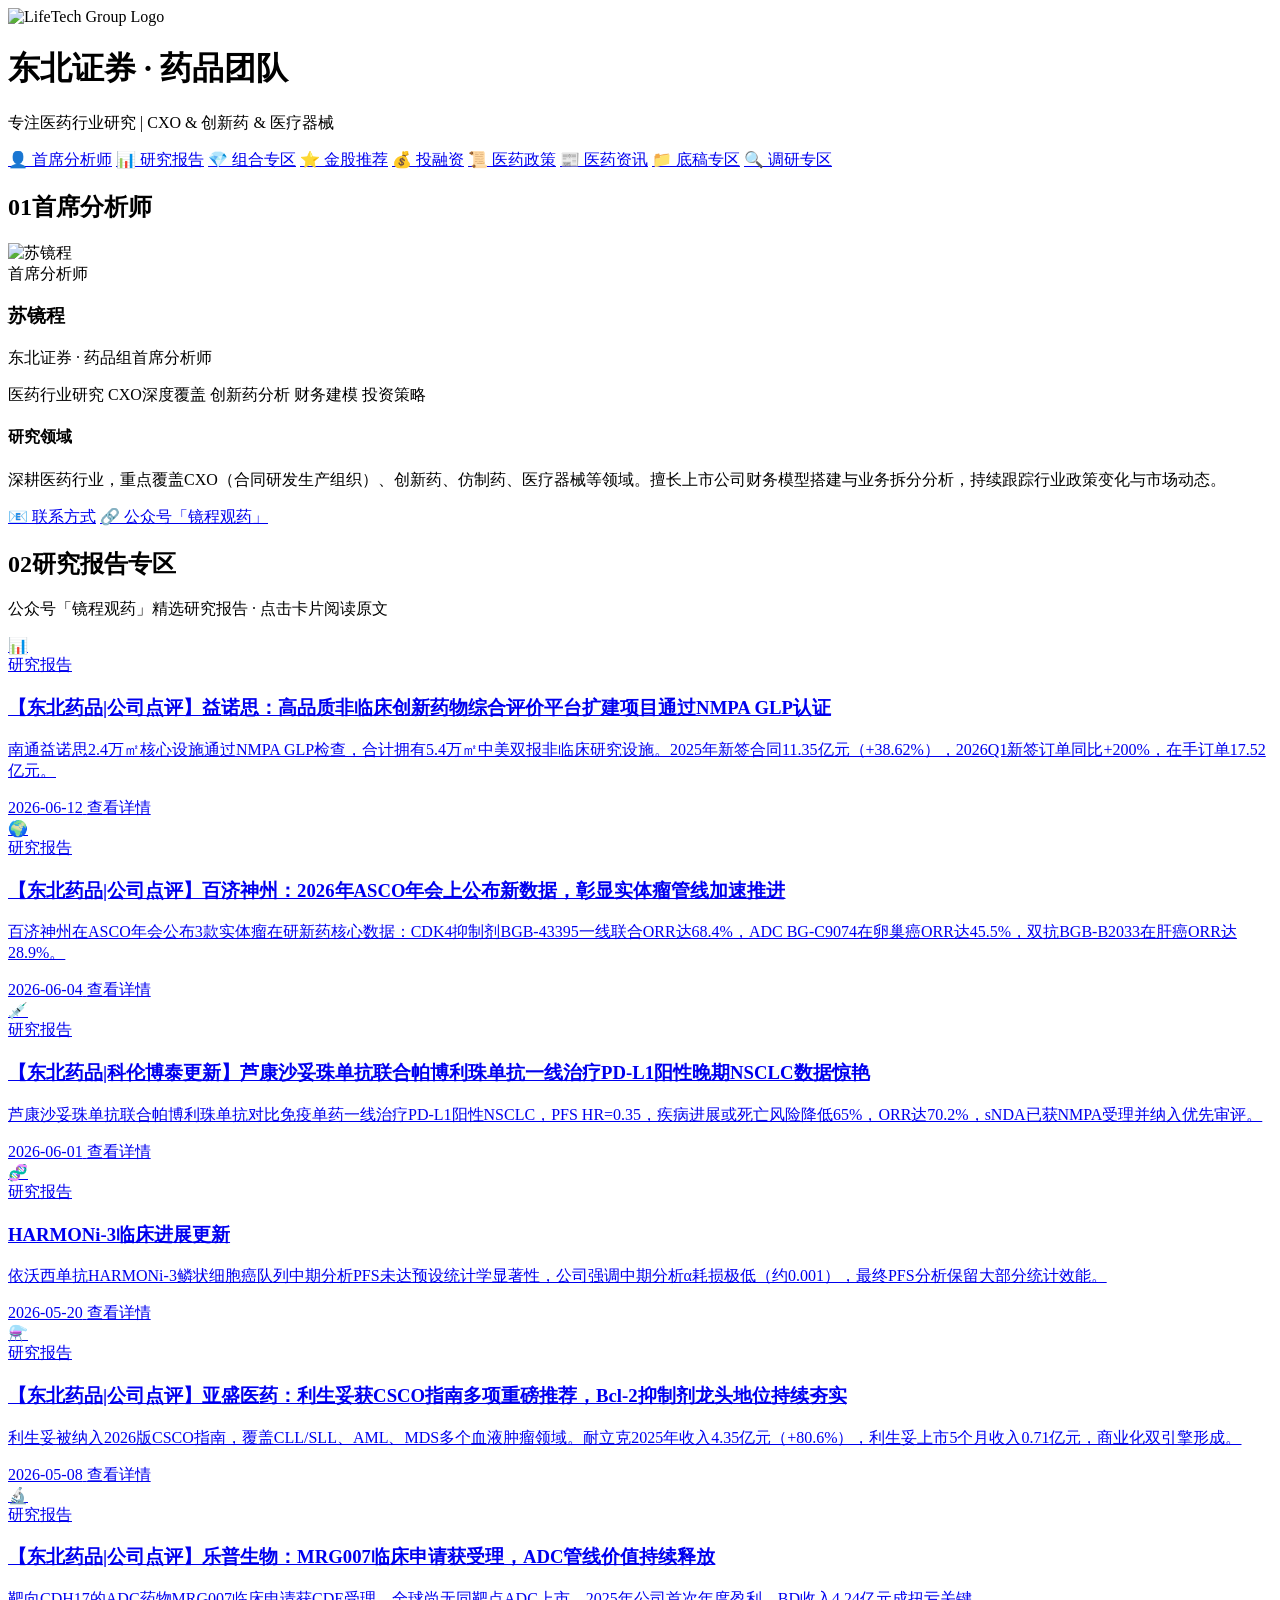
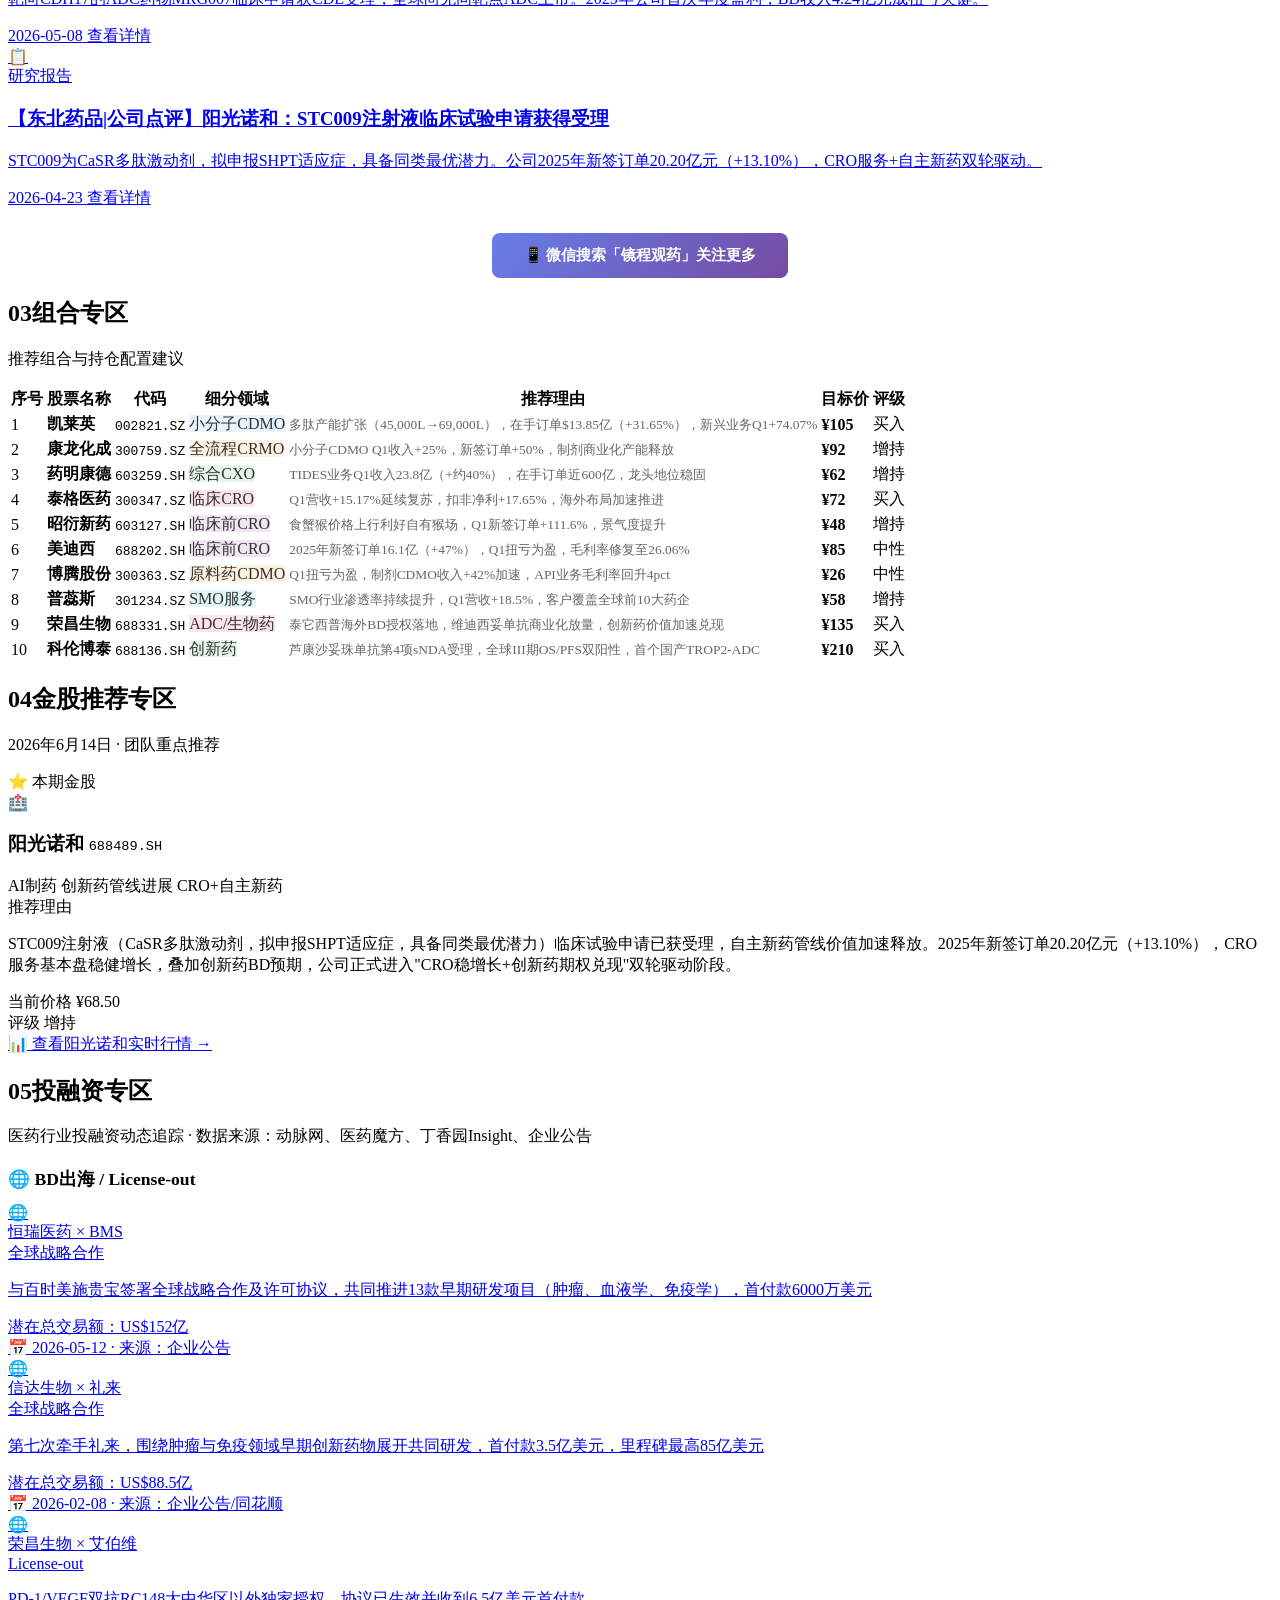
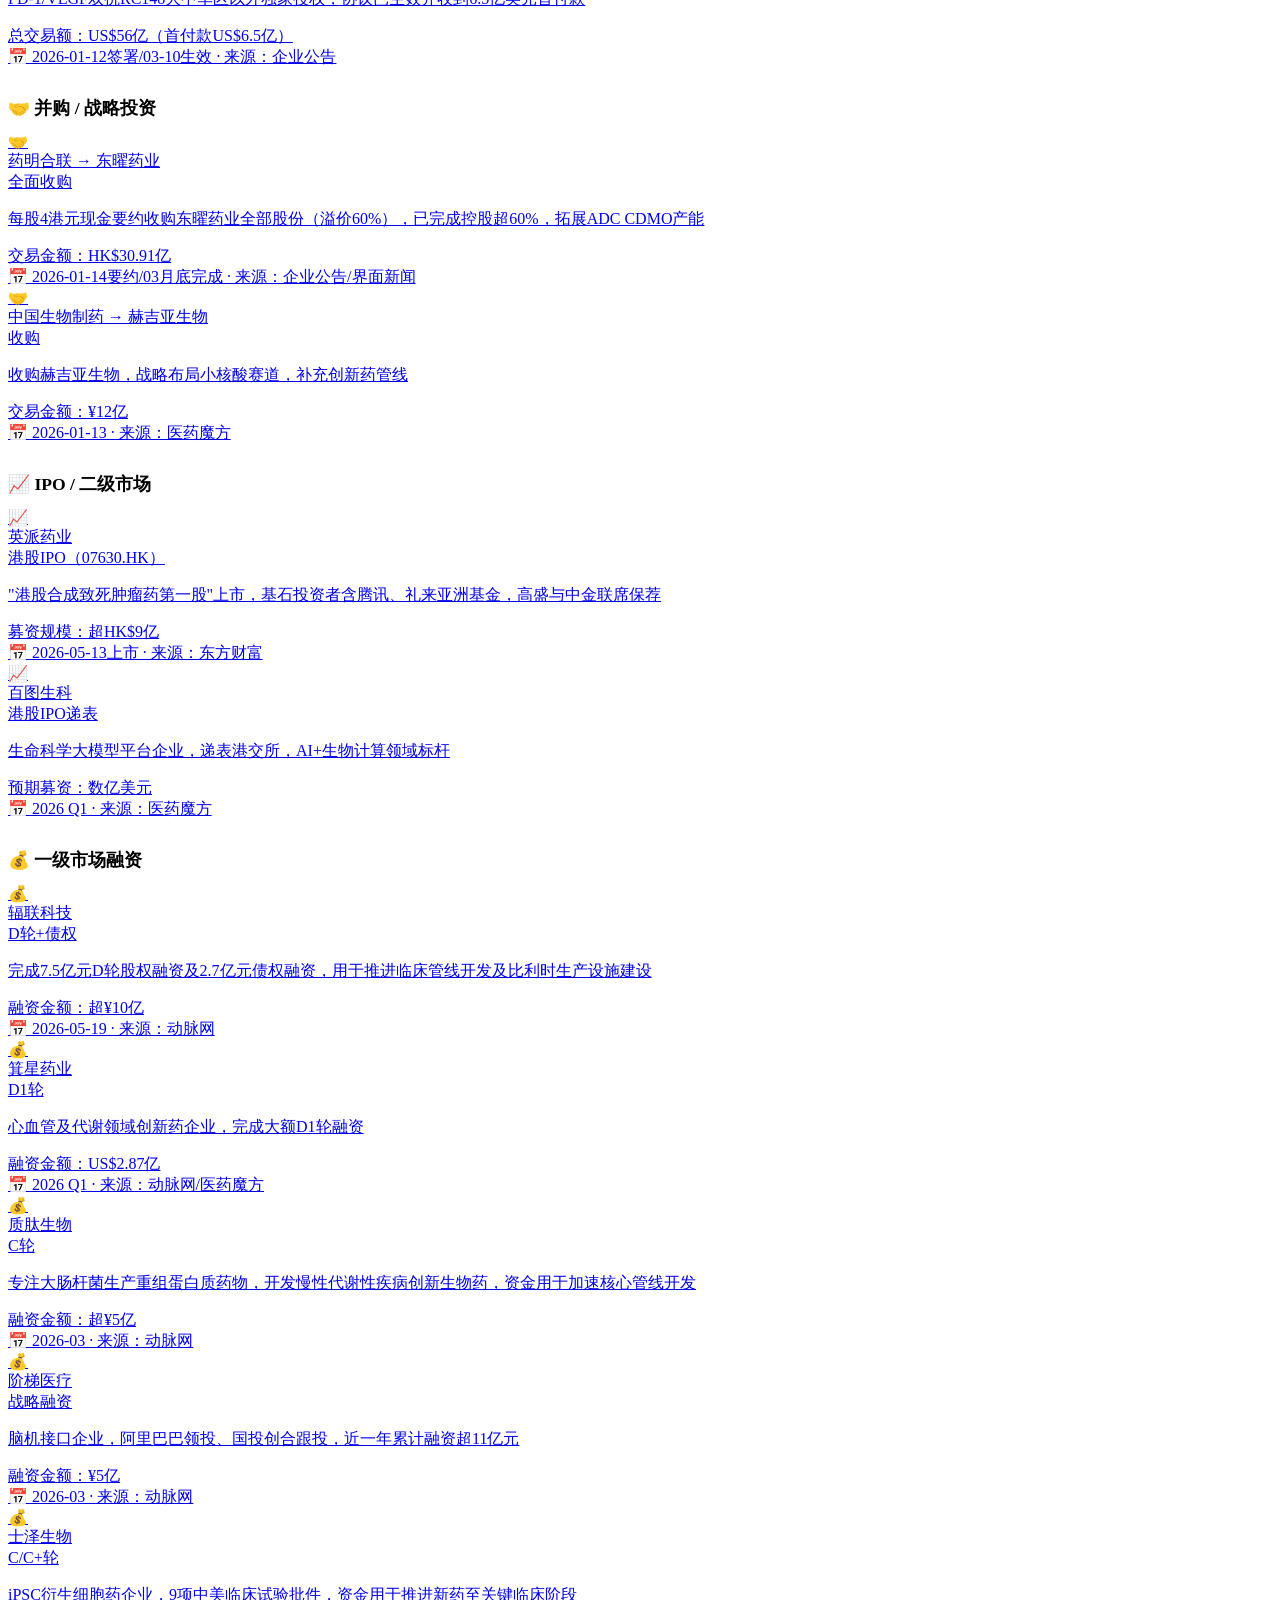
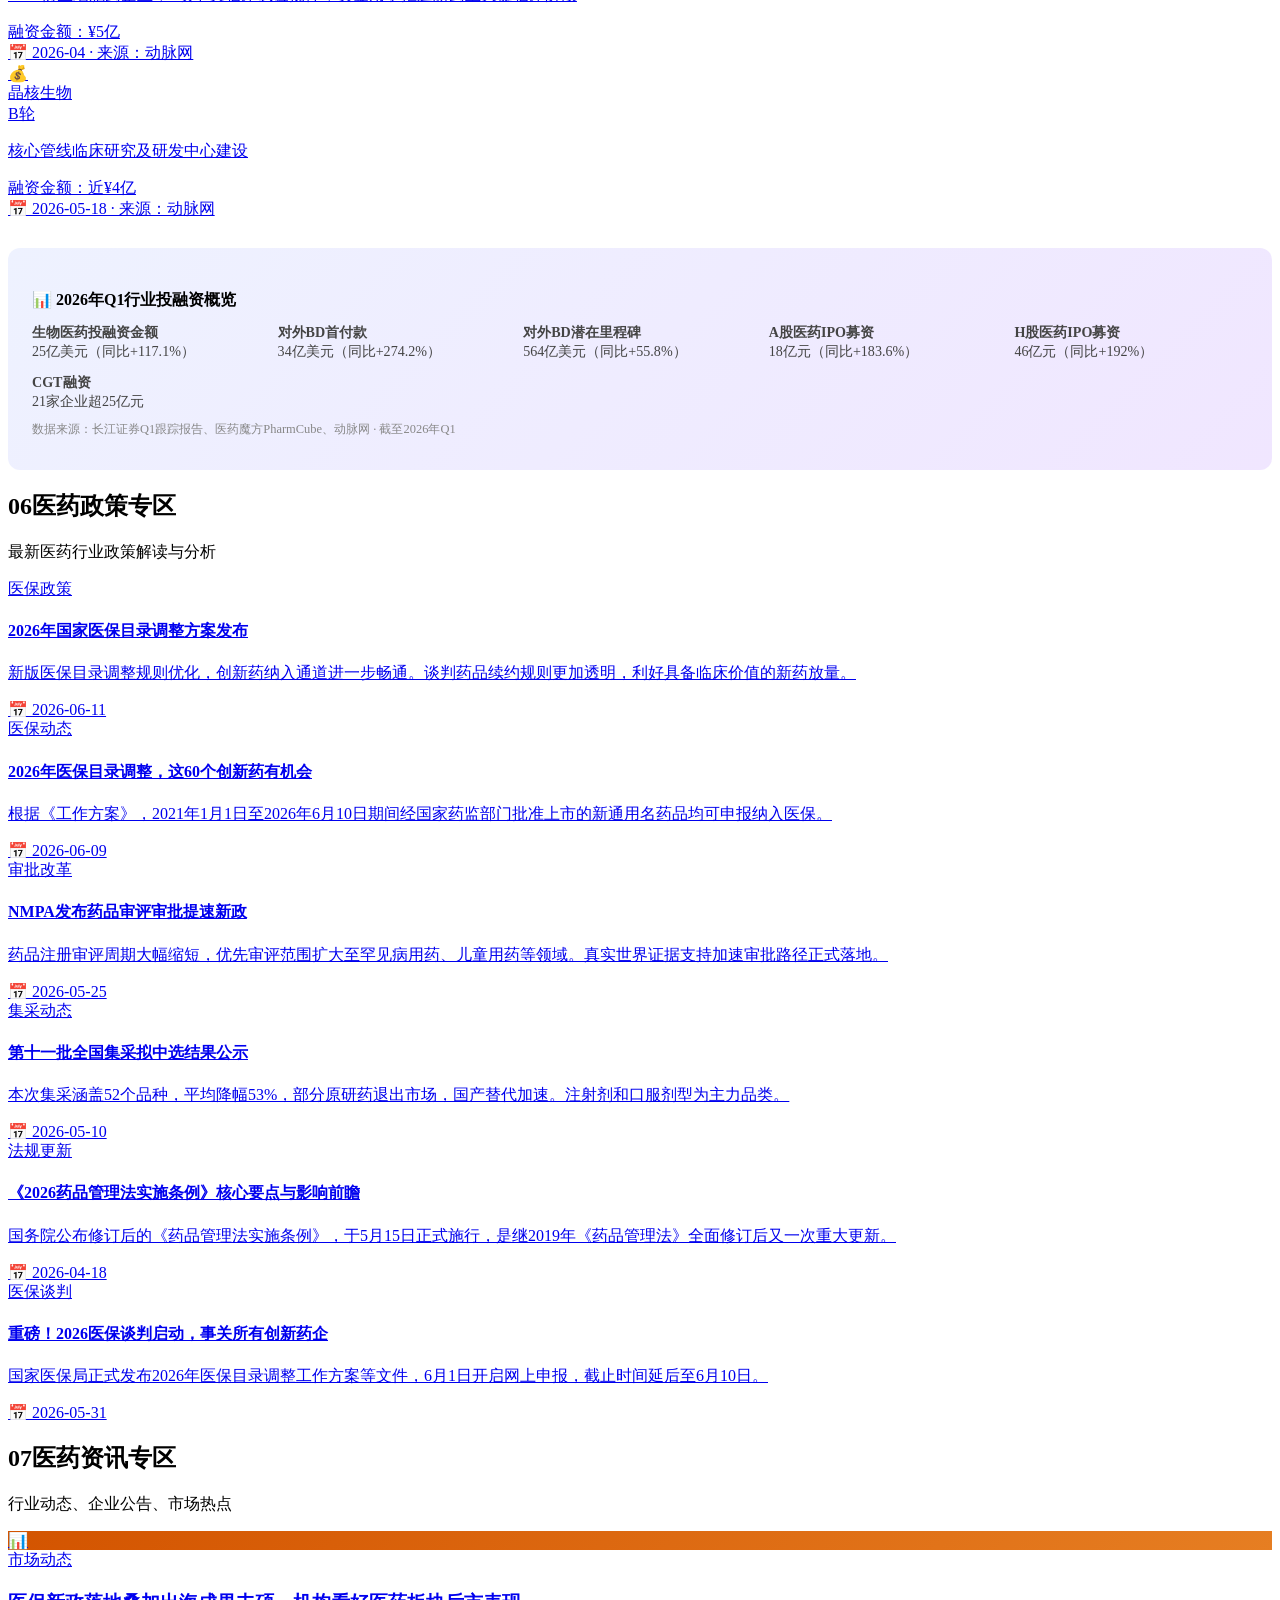
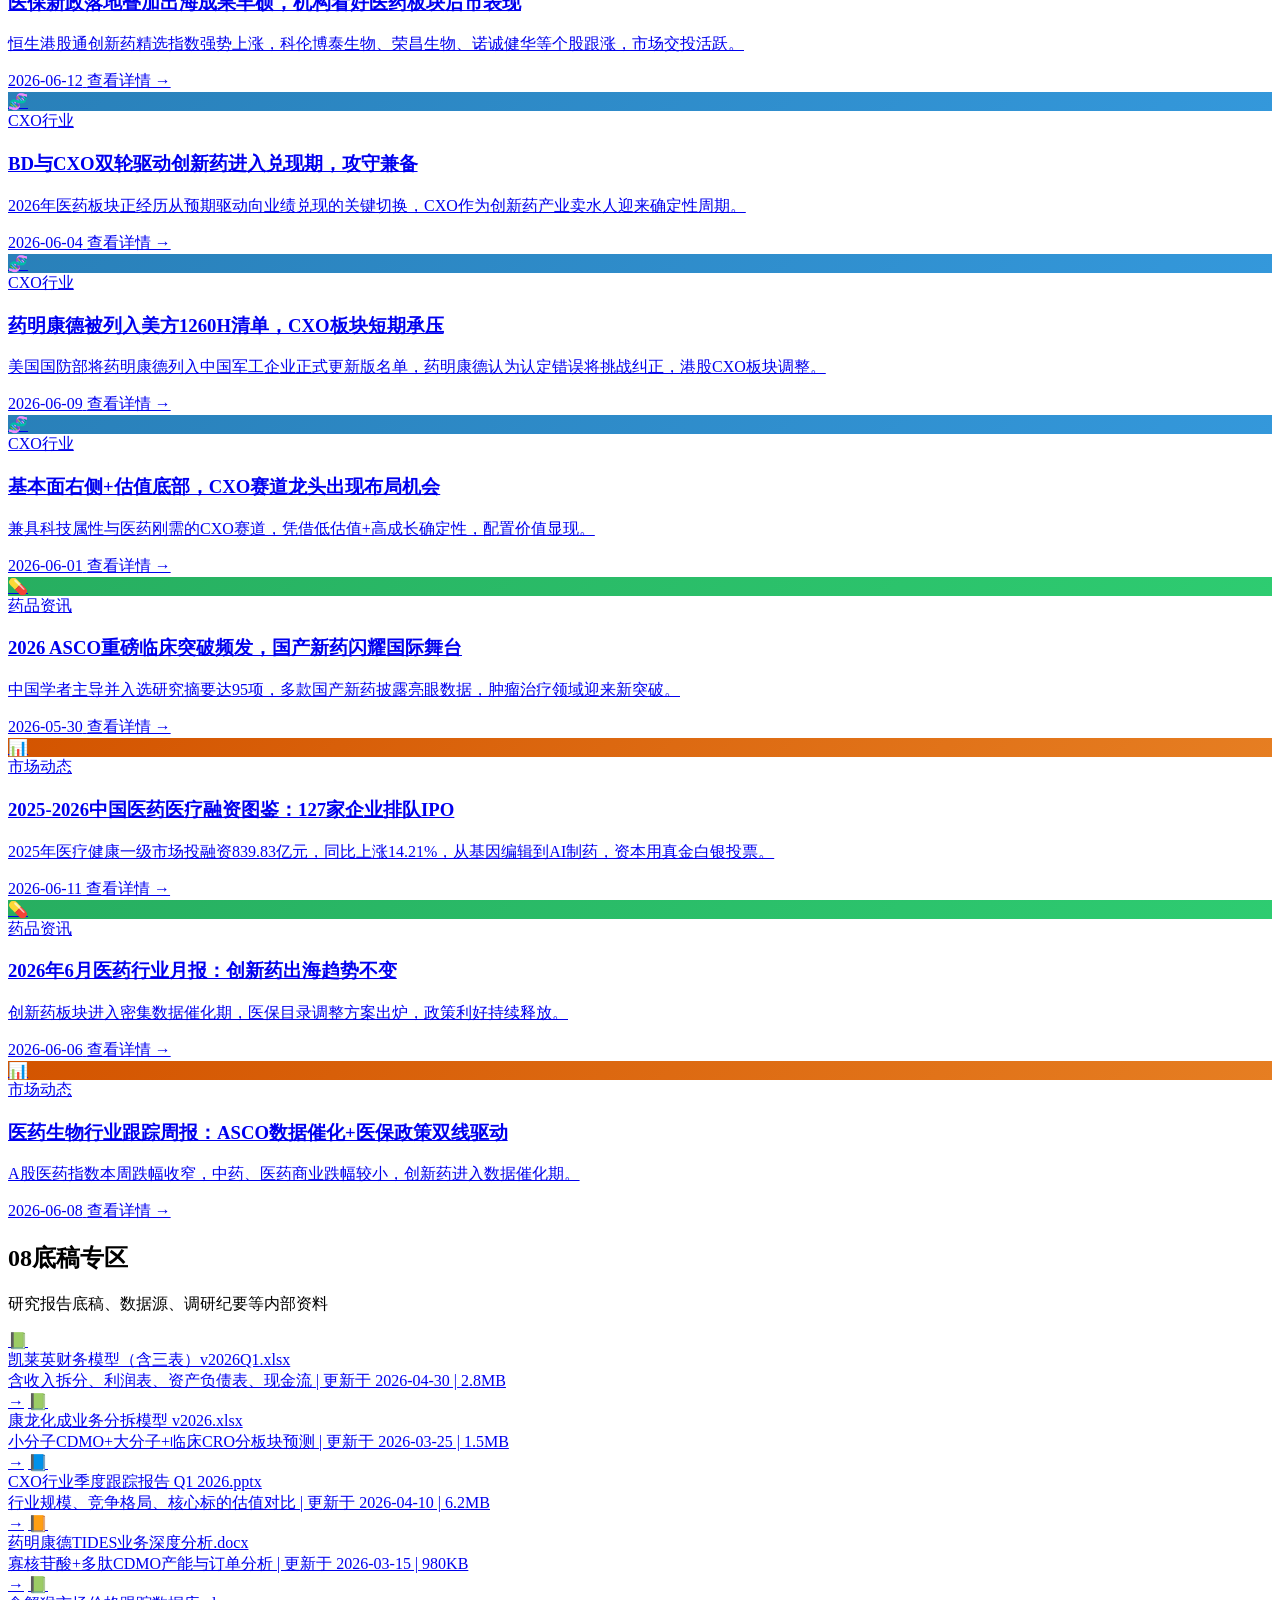
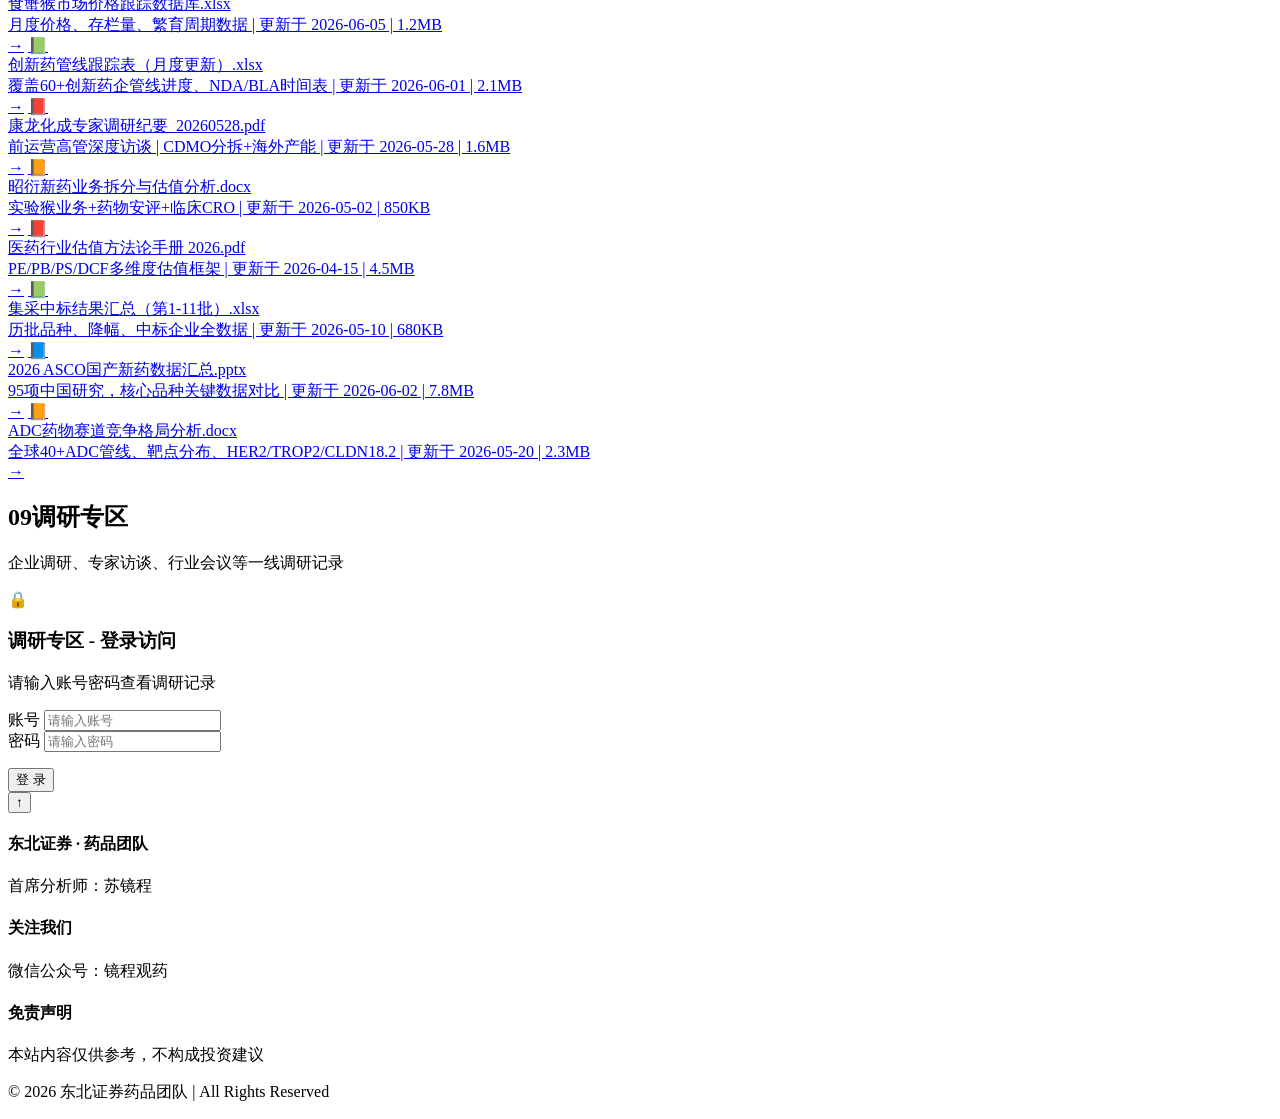
==== index.html @ 20bda7e4 "Add index.html" ====
<!DOCTYPE html>
<html lang="zh-CN">
<head>
    <meta charset="UTF-8">
    <meta name="viewport" content="width=device-width, initial-scale=1.0">
    <title>东北证券药品团队 | 首席分析师 苏镜程 | CXO&创新药研究</title>
    <meta name="description" content="东北证券药品团队官方研究平台，首席分析师苏镜程领衔，专注CXO、创新药、医药政策研究。提供研报、投融资动态、估值分析、组合推荐等专业内容。">
    <meta name="keywords" content="东北证券,药品团队,苏镜程,CXO,创新药,医药研究,镜程观药,药明康德,凯莱英,康龙化成,医药投融资,医药政策,估值分析">
    <meta name="author" content="苏镜程">
    <meta name="robots" content="index, follow">
    <meta name="baidu-site-verification" content="codeva-REPLACE_AFTER_BAIDU_VERIFY" />
    <link rel="canonical" href="https://sujingchengyiyao.site/" />
    <!-- Open Graph / 社交分享 -->
    <meta property="og:type" content="website">
    <meta property="og:title" content="东北证券药品团队 | 首席分析师 苏镜程">
    <meta property="og:description" content="专注CXO、创新药、医药政策研究。提供研报、投融资动态、估值分析、组合推荐等专业内容。">
    <meta property="og:site_name" content="东北证券药品团队">
    <!-- 结构化数据 JSON-LD -->
    <script type="application/ld+json">
    {
        "@context": "https://schema.org",
        "@type": "WebSite",
        "name": "东北证券药品团队",
        "description": "东北证券药品团队官方研究平台，首席分析师苏镜程领衔",
        "author": {
            "@type": "Person",
            "name": "苏镜程",
            "jobTitle": "首席分析师"
        }
    }
    </script>
    <link rel="stylesheet" href="style.css">
</head>
<body>

    <!-- 顶部导航 -->
    <header id="topHeader">
        <div class="container header-inner">
            <div class="logo-area">
                <img src="logo.png" alt="LifeTech Group Logo" class="logo-icon-img">
                <div class="brand">
                    <h1>东北证券 · 药品团队</h1>
                    <p class="subtitle">专注医药行业研究 | CXO & 创新药 & 医疗器械</p>
                </div>
            </div>
        </div>
        <nav class="main-nav">
            <div class="container nav-inner">
                <a href="#team" class="nav-link active">👤 首席分析师</a>
                <a href="#reports" class="nav-link">📊 研究报告</a>
                <a href="#portfolio" class="nav-link">💎 组合专区</a>
                <a href="#stockpick" class="nav-link">⭐ 金股推荐</a>
                <a href="#investment" class="nav-link">💰 投融资</a>
                <a href="#policy" class="nav-link">📜 医药政策</a>
                <a href="#news" class="nav-link">📰 医药资讯</a>
                <a href="#archive" class="nav-link">📁 底稿专区</a>
                <a href="#research" class="nav-link">🔍 调研专区</a>
            </div>
        </nav>
    </header>

    <main class="container">

        <!-- ====== 01. 首席分析师 ====== -->
        <section id="team" class="section team-section">
            <h2 class="section-title"><span class="title-num">01</span>首席分析师</h2>
            <div class="team-card">
                <div class="team-photo-wrapper">
                    <img src="su-photo.jpg" alt="苏镜程" class="team-photo">
                    <div class="photo-badge">首席分析师</div>
                </div>
                <div class="team-info">
                    <h3 class="team-name">苏镜程</h3>
                    <p class="team-title">东北证券 · 药品组首席分析师</p>
                    <div class="team-tags">
                        <span class="tag">医药行业研究</span>
                        <span class="tag">CXO深度覆盖</span>
                        <span class="tag">创新药分析</span>
                        <span class="tag">财务建模</span>
                        <span class="tag">投资策略</span>
                    </div>
                    <div class="team-bio">
                        <h4>研究领域</h4>
                        <p>深耕医药行业，重点覆盖CXO（合同研发生产组织）、创新药、仿制药、医疗器械等领域。擅长上市公司财务模型搭建与业务拆分分析，持续跟踪行业政策变化与市场动态。</p>
                    </div>
                    <div class="team-contact">
                        <a href="#" class="contact-btn">📧 联系方式</a>
                        <a href="#" class="contact-btn">🔗 公众号「镜程观药」</a>
                    </div>
                </div>
            </div>
        </section>

        <!-- ====== 02. 研究报告专区 ====== -->
        <section id="reports" class="section reports-section">
            <h2 class="section-title"><span class="title-num">02</span>研究报告专区</h2>
            <p class="section-desc">公众号「镜程观药」精选研究报告 · 点击卡片阅读原文</p>
            <div class="report-grid">
                <a class="report-card" href="https://mp.weixin.qq.com/s/fnLj8Bft0nDsp5OI6VPvfg" target="_blank" rel="noopener">
                    <div class="report-header"><span class="report-header-icon">📊</span></div>
                    <div class="report-body">
                        <span class="report-tag">研究报告</span>
                        <h3>【东北药品|公司点评】益诺思：高品质非临床创新药物综合评价平台扩建项目通过NMPA GLP认证</h3>
                        <p class="report-abstract">南通益诺思2.4万㎡核心设施通过NMPA GLP检查，合计拥有5.4万㎡中美双报非临床研究设施。2025年新签合同11.35亿元（+38.62%），2026Q1新签订单同比+200%，在手订单17.52亿元。</p>
                        <div class="report-footer">
                            <span class="report-date">2026-06-12</span>
                            <span class="report-btn">查看详情</span>
                        </div>
                    </div>
                </a>
                <a class="report-card" href="https://mp.weixin.qq.com/s/9py27BClmfHogJBNcd7LtQ" target="_blank" rel="noopener">
                    <div class="report-header"><span class="report-header-icon">🌍</span></div>
                    <div class="report-body">
                        <span class="report-tag">研究报告</span>
                        <h3>【东北药品|公司点评】百济神州：2026年ASCO年会上公布新数据，彰显实体瘤管线加速推进</h3>
                        <p class="report-abstract">百济神州在ASCO年会公布3款实体瘤在研新药核心数据：CDK4抑制剂BGB-43395一线联合ORR达68.4%，ADC BG-C9074在卵巢癌ORR达45.5%，双抗BGB-B2033在肝癌ORR达28.9%。</p>
                        <div class="report-footer">
                            <span class="report-date">2026-06-04</span>
                            <span class="report-btn">查看详情</span>
                        </div>
                    </div>
                </a>
                <a class="report-card" href="https://mp.weixin.qq.com/s/VQ9BqCs3s_3dpmlXuJvhSA" target="_blank" rel="noopener">
                    <div class="report-header"><span class="report-header-icon">💉</span></div>
                    <div class="report-body">
                        <span class="report-tag">研究报告</span>
                        <h3>【东北药品|科伦博泰更新】芦康沙妥珠单抗联合帕博利珠单抗一线治疗PD-L1阳性晚期NSCLC数据惊艳</h3>
                        <p class="report-abstract">芦康沙妥珠单抗联合帕博利珠单抗对比免疫单药一线治疗PD-L1阳性NSCLC，PFS HR=0.35，疾病进展或死亡风险降低65%，ORR达70.2%，sNDA已获NMPA受理并纳入优先审评。</p>
                        <div class="report-footer">
                            <span class="report-date">2026-06-01</span>
                            <span class="report-btn">查看详情</span>
                        </div>
                    </div>
                </a>
                <a class="report-card" href="https://mp.weixin.qq.com/s/sTtrN6DOHKzrA6w04DALZA" target="_blank" rel="noopener">
                    <div class="report-header"><span class="report-header-icon">🧬</span></div>
                    <div class="report-body">
                        <span class="report-tag">研究报告</span>
                        <h3>HARMONi-3临床进展更新</h3>
                        <p class="report-abstract">依沃西单抗HARMONi-3鳞状细胞癌队列中期分析PFS未达预设统计学显著性，公司强调中期分析α耗损极低（约0.001），最终PFS分析保留大部分统计效能。</p>
                        <div class="report-footer">
                            <span class="report-date">2026-05-20</span>
                            <span class="report-btn">查看详情</span>
                        </div>
                    </div>
                </a>
                <a class="report-card" href="https://mp.weixin.qq.com/s/1ReFUwHxSYHj9chYPgtm2g" target="_blank" rel="noopener">
                    <div class="report-header"><span class="report-header-icon">⚗️</span></div>
                    <div class="report-body">
                        <span class="report-tag">研究报告</span>
                        <h3>【东北药品|公司点评】亚盛医药：利生妥获CSCO指南多项重磅推荐，Bcl-2抑制剂龙头地位持续夯实</h3>
                        <p class="report-abstract">利生妥被纳入2026版CSCO指南，覆盖CLL/SLL、AML、MDS多个血液肿瘤领域。耐立克2025年收入4.35亿元（+80.6%），利生妥上市5个月收入0.71亿元，商业化双引擎形成。</p>
                        <div class="report-footer">
                            <span class="report-date">2026-05-08</span>
                            <span class="report-btn">查看详情</span>
                        </div>
                    </div>
                </a>
                <a class="report-card" href="https://mp.weixin.qq.com/s/t9xk0jCH3xiyPU6H3CnZbQ" target="_blank" rel="noopener">
                    <div class="report-header"><span class="report-header-icon">🔬</span></div>
                    <div class="report-body">
                        <span class="report-tag">研究报告</span>
                        <h3>【东北药品|公司点评】乐普生物：MRG007临床申请获受理，ADC管线价值持续释放</h3>
                        <p class="report-abstract">靶向CDH17的ADC药物MRG007临床申请获CDE受理，全球尚无同靶点ADC上市。2025年公司首次年度盈利，BD收入4.24亿元成扭亏关键。</p>
                        <div class="report-footer">
                            <span class="report-date">2026-05-08</span>
                            <span class="report-btn">查看详情</span>
                        </div>
                    </div>
                </a>
                <a class="report-card" href="https://mp.weixin.qq.com/s/yBQuBFqhmMDrrTlGAOmdSw" target="_blank" rel="noopener">
                    <div class="report-header"><span class="report-header-icon">📋</span></div>
                    <div class="report-body">
                        <span class="report-tag">研究报告</span>
                        <h3>【东北药品|公司点评】阳光诺和：STC009注射液临床试验申请获得受理</h3>
                        <p class="report-abstract">STC009为CaSR多肽激动剂，拟申报SHPT适应症，具备同类最优潜力。公司2025年新签订单20.20亿元（+13.10%），CRO服务+自主新药双轮驱动。</p>
                        <div class="report-footer">
                            <span class="report-date">2026-04-23</span>
                            <span class="report-btn">查看详情</span>
                        </div>
                    </div>
                </a>
            </div>
            <div style="text-align:center;margin-top:24px;">
                <a href="https://mp.weixin.qq.com/" target="_blank" rel="noopener" style="display:inline-block;padding:12px 32px;background:linear-gradient(135deg,#667eea,#764ba2);color:white;border-radius:8px;text-decoration:none;font-weight:600;font-size:0.95rem;">📱 微信搜索「镜程观药」关注更多</a>
            </div>
        </section>

        <!-- ====== 03. 组合专区 ====== -->
        <section id="portfolio" class="section portfolio-section">
            <h2 class="section-title"><span class="title-num">03</span>组合专区</h2>
            <p class="section-desc">推荐组合与持仓配置建议</p>
            <div class="portfolio-table-wrap">
                <table class="portfolio-table">
                    <thead>
                        <tr>
                            <th>序号</th>
                            <th>股票名称</th>
                            <th>代码</th>
                            <th>细分领域</th>
                            <th>推荐理由</th>
                            <th>目标价</th>
                            <th>评级</th>
                        </tr>
                    </thead>
                    <tbody>
                        <tr>
                            <td>1</td>
                            <td><strong><a href="https://data.eastmoney.com/stockdata/002821.html" target="_blank" rel="noopener" style="color:var(--primary);text-decoration:none;">凯莱英</a></strong></td>
                            <td><code>002821.SZ</code></td>
                            <td><span class="sector-badge" style="background:#e8f4fd;color:#333">小分子CDMO</span></td>
                            <td style="font-size:0.84rem;color:#666">多肽产能扩张（45,000L→69,000L），在手订单$13.85亿（+31.65%），新兴业务Q1+74.07%</td>
                            <td style="font-weight:700;color:var(--primary)">¥105</td>
                            <td class="rating-buy">买入</td>
                        </tr>
                        <tr>
                            <td>2</td>
                            <td><strong><a href="https://data.eastmoney.com/stockdata/300759.html" target="_blank" rel="noopener" style="color:var(--primary);text-decoration:none;">康龙化成</a></strong></td>
                            <td><code>300759.SZ</code></td>
                            <td><span class="sector-badge" style="background:#fef3e2;color:#333">全流程CRMO</span></td>
                            <td style="font-size:0.84rem;color:#666">小分子CDMO Q1收入+25%，新签订单+50%，制剂商业化产能释放</td>
                            <td style="font-weight:700;color:var(--primary)">¥92</td>
                            <td class="rating-overweight">增持</td>
                        </tr>
                        <tr>
                            <td>3</td>
                            <td><strong><a href="https://data.eastmoney.com/stockdata/603259.html" target="_blank" rel="noopener" style="color:var(--primary);text-decoration:none;">药明康德</a></strong></td>
                            <td><code>603259.SH</code></td>
                            <td><span class="sector-badge" style="background:#e8f5e9;color:#333">综合CXO</span></td>
                            <td style="font-size:0.84rem;color:#666">TIDES业务Q1收入23.8亿（+约40%），在手订单近600亿，龙头地位稳固</td>
                            <td style="font-weight:700;color:var(--primary)">¥62</td>
                            <td class="rating-overweight">增持</td>
                        </tr>
                        <tr>
                            <td>4</td>
                            <td><strong><a href="https://data.eastmoney.com/stockdata/300347.html" target="_blank" rel="noopener" style="color:var(--primary);text-decoration:none;">泰格医药</a></strong></td>
                            <td><code>300347.SZ</code></td>
                            <td><span class="sector-badge" style="background:#fce4ec;color:#333">临床CRO</span></td>
                            <td style="font-size:0.84rem;color:#666">Q1营收+15.17%延续复苏，扣非净利+17.65%，海外布局加速推进</td>
                            <td style="font-weight:700;color:var(--primary)">¥72</td>
                            <td class="rating-buy">买入</td>
                        </tr>
                        <tr>
                            <td>5</td>
                            <td><strong><a href="https://data.eastmoney.com/stockdata/603127.html" target="_blank" rel="noopener" style="color:var(--primary);text-decoration:none;">昭衍新药</a></strong></td>
                            <td><code>603127.SH</code></td>
                            <td><span class="sector-badge" style="background:#f3e5f5;color:#333">临床前CRO</span></td>
                            <td style="font-size:0.84rem;color:#666">食蟹猴价格上行利好自有猴场，Q1新签订单+111.6%，景气度提升</td>
                            <td style="font-weight:700;color:var(--primary)">¥48</td>
                            <td class="rating-overweight">增持</td>
                        </tr>
                        <tr>
                            <td>6</td>
                            <td><strong><a href="https://data.eastmoney.com/stockdata/688202.html" target="_blank" rel="noopener" style="color:var(--primary);text-decoration:none;">美迪西</a></strong></td>
                            <td><code>688202.SH</code></td>
                            <td><span class="sector-badge" style="background:#f3e5f5;color:#333">临床前CRO</span></td>
                            <td style="font-size:0.84rem;color:#666">2025年新签订单16.1亿（+47%），Q1扭亏为盈，毛利率修复至26.06%</td>
                            <td style="font-weight:700;color:var(--primary)">¥85</td>
                            <td class="rating-hold">中性</td>
                        </tr>
                        <tr>
                            <td>7</td>
                            <td><strong><a href="https://data.eastmoney.com/stockdata/300363.html" target="_blank" rel="noopener" style="color:var(--primary);text-decoration:none;">博腾股份</a></strong></td>
                            <td><code>300363.SZ</code></td>
                            <td><span class="sector-badge" style="background:#fff3e0;color:#333">原料药CDMO</span></td>
                            <td style="font-size:0.84rem;color:#666">Q1扭亏为盈，制剂CDMO收入+42%加速，API业务毛利率回升4pct</td>
                            <td style="font-weight:700;color:var(--primary)">¥26</td>
                            <td class="rating-hold">中性</td>
                        </tr>
                        <tr>
                            <td>8</td>
                            <td><strong><a href="https://data.eastmoney.com/stockdata/301234.html" target="_blank" rel="noopener" style="color:var(--primary);text-decoration:none;">普蕊斯</a></strong></td>
                            <td><code>301234.SZ</code></td>
                            <td><span class="sector-badge" style="background:#e0f7fa;color:#333">SMO服务</span></td>
                            <td style="font-size:0.84rem;color:#666">SMO行业渗透率持续提升，Q1营收+18.5%，客户覆盖全球前10大药企</td>
                            <td style="font-weight:700;color:var(--primary)">¥58</td>
                            <td class="rating-overweight">增持</td>
                        </tr>
                        <tr>
                            <td>9</td>
                            <td><strong><a href="https://data.eastmoney.com/stockdata/688331.html" target="_blank" rel="noopener" style="color:var(--primary);text-decoration:none;">荣昌生物</a></strong></td>
                            <td><code>688331.SH</code></td>
                            <td><span class="sector-badge" style="background:#fce4ec;color:#333">ADC/生物药</span></td>
                            <td style="font-size:0.84rem;color:#666">泰它西普海外BD授权落地，维迪西妥单抗商业化放量，创新药价值加速兑现</td>
                            <td style="font-weight:700;color:var(--primary)">¥135</td>
                            <td class="rating-buy">买入</td>
                        </tr>
                        <tr>
                            <td>10</td>
                            <td><strong><a href="https://data.eastmoney.com/stockdata/688136.html" target="_blank" rel="noopener" style="color:var(--primary);text-decoration:none;">科伦博泰</a></strong></td>
                            <td><code>688136.SH</code></td>
                            <td><span class="sector-badge" style="background:#e8f5e9;color:#333">创新药</span></td>
                            <td style="font-size:0.84rem;color:#666">芦康沙妥珠单抗第4项sNDA受理，全球III期OS/PFS双阳性，首个国产TROP2-ADC</td>
                            <td style="font-weight:700;color:var(--primary)">¥210</td>
                            <td class="rating-buy">买入</td>
                        </tr>
                    </tbody>
                </table>
            </div>
        </section>

        <!-- ====== 04. 金股推荐专区 ====== -->
        <section id="stockpick" class="section stockpick-section">
            <h2 class="section-title"><span class="title-num">04</span>金股推荐专区</h2>
            <p class="section-desc">2026年6月14日 · 团队重点推荐</p>
            <div class="stockpick-hero">
                <div class="stockpick-badge">⭐ 本期金股</div>
                <div class="stockpick-main">
                    <div class="stockpick-logo">🏥</div>
                    <div class="stockpick-info">
                        <h3 class="stockpick-name">阳光诺和 <code style="font-size:0.85rem;font-weight:400;color:var(--text-light);">688489.SH</code></h3>
                        <div class="stockpick-tags">
                            <span class="tag">AI制药</span>
                            <span class="tag">创新药管线进展</span>
                            <span class="tag">CRO+自主新药</span>
                        </div>
                    </div>
                </div>
                <div class="stockpick-detail">
                    <div class="stockpick-row">
                        <div class="stockpick-col">
                            <span class="sp-label">推荐理由</span>
                            <p class="sp-text">STC009注射液（CaSR多肽激动剂，拟申报SHPT适应症，具备同类最优潜力）临床试验申请已获受理，自主新药管线价值加速释放。2025年新签订单20.20亿元（+13.10%），CRO服务基本盘稳健增长，叠加创新药BD预期，公司正式进入"CRO稳增长+创新药期权兑现"双轮驱动阶段。</p>
                        </div>
                    </div>
                    <div class="stockpick-metrics">
                        <div class="sp-metric">
                            <span class="sp-m-label">当前价格</span>
                            <span class="sp-m-value">¥68.50</span>
                        </div>
                        <div class="sp-metric">
                            <span class="sp-m-label">评级</span>
                            <span class="sp-m-value" style="color:var(--red);">增持</span>
                        </div>
                    </div>
                    <a href="https://data.eastmoney.com/stockdata/688489.html" target="_blank" rel="noopener" class="stockpick-link">📊 查看阳光诺和实时行情 →</a>
                </div>
            </div>
        </section>

        <!-- ====== 05. 投融资专区 ====== -->
        <section id="investment" class="section investment-section">
            <h2 class="section-title"><span class="title-num">05</span>投融资专区</h2>
            <p class="section-desc">医药行业投融资动态追踪 · 数据来源：动脉网、医药魔方、丁香园Insight、企业公告</p>

            <!-- BD出海专区 -->
            <h3 style="font-size:1.1rem;color:var(--primary);margin:20px 0 12px;font-weight:700;">🌐 BD出海 / License-out</h3>
            <div class="invest-grid">
                <a class="invest-card" href="https://www.sohu.com/a/1024053086_100078201" target="_blank" rel="noopener">
                    <div class="invest-header"><div class="invest-icon round-a">🌐</div><div><div class="invest-company">恒瑞医药 × BMS</div><div class="invest-round">全球战略合作</div></div></div>
                    <p class="invest-detail">与百时美施贵宝签署全球战略合作及许可协议，共同推进13款早期研发项目（肿瘤、血液学、免疫学），首付款6000万美元</p>
                    <div class="invest-amount">潜在总交易额：US$152亿</div>
                    <div class="invest-date">📅 2026-05-12 · 来源：企业公告</div>
                </a>
                <a class="invest-card" href="https://baijiahao.baidu.com/s?id=1856650270575785195" target="_blank" rel="noopener">
                    <div class="invest-header"><div class="invest-icon round-b">🌐</div><div><div class="invest-company">信达生物 × 礼来</div><div class="invest-round">全球战略合作</div></div></div>
                    <p class="invest-detail">第七次牵手礼来，围绕肿瘤与免疫领域早期创新药物展开共同研发，首付款3.5亿美元，里程碑最高85亿美元</p>
                    <div class="invest-amount">潜在总交易额：US$88.5亿</div>
                    <div class="invest-date">📅 2026-02-08 · 来源：企业公告/同花顺</div>
                </a>
                <a class="invest-card" href="https://stock.10jqka.com.cn/20260415/c676010374.shtml" target="_blank" rel="noopener">
                    <div class="invest-header"><div class="invest-icon round-c">🌐</div><div><div class="invest-company">荣昌生物 × 艾伯维</div><div class="invest-round">License-out</div></div></div>
                    <p class="invest-detail">PD-1/VEGF双抗RC148大中华区以外独家授权，协议已生效并收到6.5亿美元首付款</p>
                    <div class="invest-amount">总交易额：US$56亿（首付款US$6.5亿）</div>
                    <div class="invest-date">📅 2026-01-12签署/03-10生效 · 来源：企业公告</div>
                </a>
            </div>

            <!-- 并购专区 -->
            <h3 style="font-size:1.1rem;color:var(--primary);margin:28px 0 12px;font-weight:700;">🤝 并购 / 战略投资</h3>
            <div class="invest-grid">
                <a class="invest-card" href="https://www.jiemian.com/article/13888844.html" target="_blank" rel="noopener">
                    <div class="invest-header"><div class="invest-icon round-d">🤝</div><div><div class="invest-company">药明合联 → 东曜药业</div><div class="invest-round">全面收购</div></div></div>
                    <p class="invest-detail">每股4港元现金要约收购东曜药业全部股份（溢价60%），已完成控股超60%，拓展ADC CDMO产能</p>
                    <div class="invest-amount">交易金额：HK$30.91亿</div>
                    <div class="invest-date">📅 2026-01-14要约/03月底完成 · 来源：企业公告/界面新闻</div>
                </a>
                <a class="invest-card" href="https://bydrug.pharmcube.com/news/detail/57182ac6699552e90bfe650ef8eba1df" target="_blank" rel="noopener">
                    <div class="invest-header"><div class="invest-icon round-a">🤝</div><div><div class="invest-company">中国生物制药 → 赫吉亚生物</div><div class="invest-round">收购</div></div></div>
                    <p class="invest-detail">收购赫吉亚生物，战略布局小核酸赛道，补充创新药管线</p>
                    <div class="invest-amount">交易金额：¥12亿</div>
                    <div class="invest-date">📅 2026-01-13 · 来源：医药魔方</div>
                </a>
            </div>

            <!-- IPO / 二级市场 -->
            <h3 style="font-size:1.1rem;color:var(--primary);margin:28px 0 12px;font-weight:700;">📈 IPO / 二级市场</h3>
            <div class="invest-grid">
                <a class="invest-card" href="https://finance.eastmoney.com/a/202605053727918718.html" target="_blank" rel="noopener">
                    <div class="invest-header"><div class="invest-icon round-b">📈</div><div><div class="invest-company">英派药业</div><div class="invest-round">港股IPO（07630.HK）</div></div></div>
                    <p class="invest-detail">"港股合成致死肿瘤药第一股"上市，基石投资者含腾讯、礼来亚洲基金，高盛与中金联席保荐</p>
                    <div class="invest-amount">募资规模：超HK$9亿</div>
                    <div class="invest-date">📅 2026-05-13上市 · 来源：东方财富</div>
                </a>
                <a class="invest-card" href="https://bydrug.pharmcube.com/news/detail/57182ac6699552e90bfe650ef8eba1df" target="_blank" rel="noopener">
                    <div class="invest-header"><div class="invest-icon round-c">📈</div><div><div class="invest-company">百图生科</div><div class="invest-round">港股IPO递表</div></div></div>
                    <p class="invest-detail">生命科学大模型平台企业，递表港交所，AI+生物计算领域标杆</p>
                    <div class="invest-amount">预期募资：数亿美元</div>
                    <div class="invest-date">📅 2026 Q1 · 来源：医药魔方</div>
                </a>
            </div>

            <!-- 一级市场融资 -->
            <h3 style="font-size:1.1rem;color:var(--primary);margin:28px 0 12px;font-weight:700;">💰 一级市场融资</h3>
            <div class="invest-grid">
                <a class="invest-card" href="https://www.vbdata.cn/intelDetail/1008989" target="_blank" rel="noopener">
                    <div class="invest-header"><div class="invest-icon round-d">💰</div><div><div class="invest-company">辐联科技</div><div class="invest-round">D轮+债权</div></div></div>
                    <p class="invest-detail">完成7.5亿元D轮股权融资及2.7亿元债权融资，用于推进临床管线开发及比利时生产设施建设</p>
                    <div class="invest-amount">融资金额：超¥10亿</div>
                    <div class="invest-date">📅 2026-05-19 · 来源：动脉网</div>
                </a>
                <a class="invest-card" href="https://www.vbdata.cn/intelDetail/1008989" target="_blank" rel="noopener">
                    <div class="invest-header"><div class="invest-icon round-a">💰</div><div><div class="invest-company">箕星药业</div><div class="invest-round">D1轮</div></div></div>
                    <p class="invest-detail">心血管及代谢领域创新药企业，完成大额D1轮融资</p>
                    <div class="invest-amount">融资金额：US$2.87亿</div>
                    <div class="invest-date">📅 2026 Q1 · 来源：动脉网/医药魔方</div>
                </a>
                <a class="invest-card" href="https://www.vbdata.cn/intelDetail/1008989" target="_blank" rel="noopener">
                    <div class="invest-header"><div class="invest-icon round-b">💰</div><div><div class="invest-company">质肽生物</div><div class="invest-round">C轮</div></div></div>
                    <p class="invest-detail">专注大肠杆菌生产重组蛋白质药物，开发慢性代谢性疾病创新生物药，资金用于加速核心管线开发</p>
                    <div class="invest-amount">融资金额：超¥5亿</div>
                    <div class="invest-date">📅 2026-03 · 来源：动脉网</div>
                </a>
                <a class="invest-card" href="https://www.vbdata.cn/intelDetail/1008989" target="_blank" rel="noopener">
                    <div class="invest-header"><div class="invest-icon round-c">💰</div><div><div class="invest-company">阶梯医疗</div><div class="invest-round">战略融资</div></div></div>
                    <p class="invest-detail">脑机接口企业，阿里巴巴领投、国投创合跟投，近一年累计融资超11亿元</p>
                    <div class="invest-amount">融资金额：¥5亿</div>
                    <div class="invest-date">📅 2026-03 · 来源：动脉网</div>
                </a>
                <a class="invest-card" href="https://www.vbdata.cn/intelDetail/1008989" target="_blank" rel="noopener">
                    <div class="invest-header"><div class="invest-icon round-d">💰</div><div><div class="invest-company">士泽生物</div><div class="invest-round">C/C+轮</div></div></div>
                    <p class="invest-detail">iPSC衍生细胞药企业，9项中美临床试验批件，资金用于推进新药至关键临床阶段</p>
                    <div class="invest-amount">融资金额：¥5亿</div>
                    <div class="invest-date">📅 2026-04 · 来源：动脉网</div>
                </a>
                <a class="invest-card" href="https://www.vbdata.cn/intelDetail/1008989" target="_blank" rel="noopener">
                    <div class="invest-header"><div class="invest-icon round-a">💰</div><div><div class="invest-company">晶核生物</div><div class="invest-round">B轮</div></div></div>
                    <p class="invest-detail">核心管线临床研究及研发中心建设</p>
                    <div class="invest-amount">融资金额：近¥4亿</div>
                    <div class="invest-date">📅 2026-05-18 · 来源：动脉网</div>
                </a>
            </div>

            <!-- 行业数据概览 -->
            <div style="margin-top:28px;padding:20px 24px;background:linear-gradient(135deg,#eef2ff,#f0e6ff);border-radius:12px;border-left:4px solid var(--primary);">
                <h4 style="font-size:1rem;color:var(--primary);margin-bottom:12px;">📊 2026年Q1行业投融资概览</h4>
                <div style="display:grid;grid-template-columns:repeat(auto-fill,minmax(200px,1fr));gap:12px;font-size:0.88rem;color:#444;">
                    <div><strong style="color:var(--primary);">生物医药投融资金额</strong><br>25亿美元（同比+117.1%）</div>
                    <div><strong style="color:var(--primary);">对外BD首付款</strong><br>34亿美元（同比+274.2%）</div>
                    <div><strong style="color:var(--primary);">对外BD潜在里程碑</strong><br>564亿美元（同比+55.8%）</div>
                    <div><strong style="color:var(--primary);">A股医药IPO募资</strong><br>18亿元（同比+183.6%）</div>
                    <div><strong style="color:var(--primary);">H股医药IPO募资</strong><br>46亿元（同比+192%）</div>
                    <div><strong style="color:var(--primary);">CGT融资</strong><br>21家企业超25亿元</div>
                </div>
                <p style="margin-top:10px;font-size:0.78rem;color:#888;">数据来源：长江证券Q1跟踪报告、医药魔方PharmCube、动脉网 · 截至2026年Q1</p>
            </div>
        </section>

        <!-- ====== 06. 医药政策专区 ====== -->
        <section id="policy" class="section policy-section">
            <h2 class="section-title"><span class="title-num">06</span>医药政策专区</h2>
            <p class="section-desc">最新医药行业政策解读与分析</p>
            <div class="policy-timeline">
                <a class="policy-item" href="https://www.nhsa.gov.cn/art/2026/5/31/art_109_20816.html" target="_blank" rel="noopener">
                    <span class="policy-tag">医保政策</span>
                    <h4 class="policy-title">2026年国家医保目录调整方案发布</h4>
                    <p class="policy-summary">新版医保目录调整规则优化，创新药纳入通道进一步畅通。谈判药品续约规则更加透明，利好具备临床价值的新药放量。</p>
                    <div class="policy-date">📅 2026-06-11</div>
                </a>
                <a class="policy-item" href="https://news.qq.com/rain/a/20260609A07RC300" target="_blank" rel="noopener">
                    <span class="policy-tag">医保动态</span>
                    <h4 class="policy-title">2026年医保目录调整，这60个创新药有机会</h4>
                    <p class="policy-summary">根据《工作方案》，2021年1月1日至2026年6月10日期间经国家药监部门批准上市的新通用名药品均可申报纳入医保。</p>
                    <div class="policy-date">📅 2026-06-09</div>
                </a>
                <a class="policy-item" href="https://www.nmpaic.org.cn/yjzcfg/index_1.html" target="_blank" rel="noopener">
                    <span class="policy-tag">审批改革</span>
                    <h4 class="policy-title">NMPA发布药品审评审批提速新政</h4>
                    <p class="policy-summary">药品注册审评周期大幅缩短，优先审评范围扩大至罕见病用药、儿童用药等领域。真实世界证据支持加速审批路径正式落地。</p>
                    <div class="policy-date">📅 2026-05-25</div>
                </a>
                <a class="policy-item" href="https://www.sohu.com/a/993232837_121124570" target="_blank" rel="noopener">
                    <span class="policy-tag">集采动态</span>
                    <h4 class="policy-title">第十一批全国集采拟中选结果公示</h4>
                    <p class="policy-summary">本次集采涵盖52个品种，平均降幅53%，部分原研药退出市场，国产替代加速。注射剂和口服剂型为主力品类。</p>
                    <div class="policy-date">📅 2026-05-10</div>
                </a>
                <a class="policy-item" href="https://zhuanlan.zhihu.com/p/2000599399059972278" target="_blank" rel="noopener">
                    <span class="policy-tag">法规更新</span>
                    <h4 class="policy-title">《2026药品管理法实施条例》核心要点与影响前瞻</h4>
                    <p class="policy-summary">国务院公布修订后的《药品管理法实施条例》，于5月15日正式施行，是继2019年《药品管理法》全面修订后又一次重大更新。</p>
                    <div class="policy-date">📅 2026-04-18</div>
                </a>
                <a class="policy-item" href="https://news.qq.com/rain/a/20260531A054UH00" target="_blank" rel="noopener">
                    <span class="policy-tag">医保谈判</span>
                    <h4 class="policy-title">重磅！2026医保谈判启动，事关所有创新药企</h4>
                    <p class="policy-summary">国家医保局正式发布2026年医保目录调整工作方案等文件，6月1日开启网上申报，截止时间延后至6月10日。</p>
                    <div class="policy-date">📅 2026-05-31</div>
                </a>
            </div>
        </section>

        <!-- ====== 07. 医药资讯专区 ====== -->
        <section id="news" class="section news-section">
            <h2 class="section-title"><span class="title-num">07</span>医药资讯专区</h2>
            <p class="section-desc">行业动态、企业公告、市场热点</p>
            <div class="news-grid">
                <a class="news-card" href="https://fund.eastmoney.com/a/202606123769885419.html" target="_blank" rel="noopener">
                    <div class="news-card-head" style="background:linear-gradient(135deg, #d35400, #e67e22)">📊</div>
                    <div class="news-card-body">
                        <span class="news-cat cat-market">市场动态</span>
                        <h3>医保新政落地叠加出海成果丰硕，机构看好医药板块后市表现</h3>
                        <p>恒生港股通创新药精选指数强势上涨，科伦博泰生物、荣昌生物、诺诚健华等个股跟涨，市场交投活跃。</p>
                        <div class="news-card-foot">
                            <span class="news-date">2026-06-12</span>
                            <span class="news-link-btn">查看详情 →</span>
                        </div>
                    </div>
                </a>
                <a class="news-card" href="https://finance.sina.com.cn/jjxw/2026-06-04/doc-iniafrtt2617796.shtml" target="_blank" rel="noopener">
                    <div class="news-card-head" style="background:linear-gradient(135deg, #2980b9, #3498db)">🧬</div>
                    <div class="news-card-body">
                        <span class="news-cat cat-cxo">CXO行业</span>
                        <h3>BD与CXO双轮驱动创新药进入兑现期，攻守兼备</h3>
                        <p>2026年医药板块正经历从预期驱动向业绩兑现的关键切换，CXO作为创新药产业卖水人迎来确定性周期。</p>
                        <div class="news-card-foot">
                            <span class="news-date">2026-06-04</span>
                            <span class="news-link-btn">查看详情 →</span>
                        </div>
                    </div>
                </a>
                <a class="news-card" href="https://fund.eastmoney.com/a/202606093764860365.html" target="_blank" rel="noopener">
                    <div class="news-card-head" style="background:linear-gradient(135deg, #2980b9, #3498db)">🧬</div>
                    <div class="news-card-body">
                        <span class="news-cat cat-cxo">CXO行业</span>
                        <h3>药明康德被列入美方1260H清单，CXO板块短期承压</h3>
                        <p>美国国防部将药明康德列入中国军工企业正式更新版名单，药明康德认为认定错误将挑战纠正，港股CXO板块调整。</p>
                        <div class="news-card-foot">
                            <span class="news-date">2026-06-09</span>
                            <span class="news-link-btn">查看详情 →</span>
                        </div>
                    </div>
                </a>
                <a class="news-card" href="https://finance.eastmoney.com/a/202606013756049070.html" target="_blank" rel="noopener">
                    <div class="news-card-head" style="background:linear-gradient(135deg, #2980b9, #3498db)">🧬</div>
                    <div class="news-card-body">
                        <span class="news-cat cat-cxo">CXO行业</span>
                        <h3>基本面右侧+估值底部，CXO赛道龙头出现布局机会</h3>
                        <p>兼具科技属性与医药刚需的CXO赛道，凭借低估值+高成长确定性，配置价值显现。</p>
                        <div class="news-card-foot">
                            <span class="news-date">2026-06-01</span>
                            <span class="news-link-btn">查看详情 →</span>
                        </div>
                    </div>
                </a>
                <a class="news-card" href="https://www.sohu.com/a/1031359008_121123888" target="_blank" rel="noopener">
                    <div class="news-card-head" style="background:linear-gradient(135deg, #27ae60, #2ecc71)">💊</div>
                    <div class="news-card-body">
                        <span class="news-cat cat-drug">药品资讯</span>
                        <h3>2026 ASCO重磅临床突破频发，国产新药闪耀国际舞台</h3>
                        <p>中国学者主导并入选研究摘要达95项，多款国产新药披露亮眼数据，肿瘤治疗领域迎来新突破。</p>
                        <div class="news-card-foot">
                            <span class="news-date">2026-05-30</span>
                            <span class="news-link-btn">查看详情 →</span>
                        </div>
                    </div>
                </a>
                <a class="news-card" href="https://xueqiu.com/8318463094/394099830" target="_blank" rel="noopener">
                    <div class="news-card-head" style="background:linear-gradient(135deg, #d35400, #e67e22)">📊</div>
                    <div class="news-card-body">
                        <span class="news-cat cat-market">市场动态</span>
                        <h3>2025-2026中国医药医疗融资图鉴：127家企业排队IPO</h3>
                        <p>2025年医疗健康一级市场投融资839.83亿元，同比上涨14.21%，从基因编辑到AI制药，资本用真金白银投票。</p>
                        <div class="news-card-foot">
                            <span class="news-date">2026-06-11</span>
                            <span class="news-link-btn">查看详情 →</span>
                        </div>
                    </div>
                </a>
                <a class="news-card" href="https://www.msn.cn/zh-cn/money/other/" target="_blank" rel="noopener">
                    <div class="news-card-head" style="background:linear-gradient(135deg, #27ae60, #2ecc71)">💊</div>
                    <div class="news-card-body">
                        <span class="news-cat cat-drug">药品资讯</span>
                        <h3>2026年6月医药行业月报：创新药出海趋势不变</h3>
                        <p>创新药板块进入密集数据催化期，医保目录调整方案出炉，政策利好持续释放。</p>
                        <div class="news-card-foot">
                            <span class="news-date">2026-06-06</span>
                            <span class="news-link-btn">查看详情 →</span>
                        </div>
                    </div>
                </a>
                <a class="news-card" href="https://www.sohu.com/a/1033453807_121118717" target="_blank" rel="noopener">
                    <div class="news-card-head" style="background:linear-gradient(135deg, #d35400, #e67e22)">📊</div>
                    <div class="news-card-body">
                        <span class="news-cat cat-market">市场动态</span>
                        <h3>医药生物行业跟踪周报：ASCO数据催化+医保政策双线驱动</h3>
                        <p>A股医药指数本周跌幅收窄，中药、医药商业跌幅较小，创新药进入数据催化期。</p>
                        <div class="news-card-foot">
                            <span class="news-date">2026-06-08</span>
                            <span class="news-link-btn">查看详情 →</span>
                        </div>
                    </div>
                </a>
            </div>
        </section>

        <!-- ====== 08. 底稿专区 ====== -->
        <section id="archive" class="section archive-section">
            <h2 class="section-title"><span class="title-num">08</span>底稿专区</h2>
            <p class="section-desc">研究报告底稿、数据源、调研纪要等内部资料</p>
            <div class="archive-list">
                <a class="archive-item" href="#"><span class="archive-icon">📗</span><div class="archive-text"><div class="archive-name">凯莱英财务模型（含三表）v2026Q1.xlsx</div><div class="archive-meta">含收入拆分、利润表、资产负债表、现金流 | 更新于 2026-04-30 | 2.8MB</div></div><span class="arrow-icon">→</span></a>
                <a class="archive-item" href="#"><span class="archive-icon">📗</span><div class="archive-text"><div class="archive-name">康龙化成业务分拆模型 v2026.xlsx</div><div class="archive-meta">小分子CDMO+大分子+临床CRO分板块预测 | 更新于 2026-03-25 | 1.5MB</div></div><span class="arrow-icon">→</span></a>
                <a class="archive-item" href="#"><span class="archive-icon">📘</span><div class="archive-text"><div class="archive-name">CXO行业季度跟踪报告 Q1 2026.pptx</div><div class="archive-meta">行业规模、竞争格局、核心标的估值对比 | 更新于 2026-04-10 | 6.2MB</div></div><span class="arrow-icon">→</span></a>
                <a class="archive-item" href="#"><span class="archive-icon">📙</span><div class="archive-text"><div class="archive-name">药明康德TIDES业务深度分析.docx</div><div class="archive-meta">寡核苷酸+多肽CDMO产能与订单分析 | 更新于 2026-03-15 | 980KB</div></div><span class="arrow-icon">→</span></a>
                <a class="archive-item" href="#"><span class="archive-icon">📗</span><div class="archive-text"><div class="archive-name">食蟹猴市场价格跟踪数据库.xlsx</div><div class="archive-meta">月度价格、存栏量、繁育周期数据 | 更新于 2026-06-05 | 1.2MB</div></div><span class="arrow-icon">→</span></a>
                <a class="archive-item" href="#"><span class="archive-icon">📗</span><div class="archive-text"><div class="archive-name">创新药管线跟踪表（月度更新）.xlsx</div><div class="archive-meta">覆盖60+创新药企管线进度、NDA/BLA时间表 | 更新于 2026-06-01 | 2.1MB</div></div><span class="arrow-icon">→</span></a>
                <a class="archive-item" href="#"><span class="archive-icon">📕</span><div class="archive-text"><div class="archive-name">康龙化成专家调研纪要_20260528.pdf</div><div class="archive-meta">前运营高管深度访谈 | CDMO分拆+海外产能 | 更新于 2026-05-28 | 1.6MB</div></div><span class="arrow-icon">→</span></a>
                <a class="archive-item" href="#"><span class="archive-icon">📙</span><div class="archive-text"><div class="archive-name">昭衍新药业务拆分与估值分析.docx</div><div class="archive-meta">实验猴业务+药物安评+临床CRO | 更新于 2026-05-02 | 850KB</div></div><span class="arrow-icon">→</span></a>
                <a class="archive-item" href="#"><span class="archive-icon">📕</span><div class="archive-text"><div class="archive-name">医药行业估值方法论手册 2026.pdf</div><div class="archive-meta">PE/PB/PS/DCF多维度估值框架 | 更新于 2026-04-15 | 4.5MB</div></div><span class="arrow-icon">→</span></a>
                <a class="archive-item" href="#"><span class="archive-icon">📗</span><div class="archive-text"><div class="archive-name">集采中标结果汇总（第1-11批）.xlsx</div><div class="archive-meta">历批品种、降幅、中标企业全数据 | 更新于 2026-05-10 | 680KB</div></div><span class="arrow-icon">→</span></a>
                <a class="archive-item" href="#"><span class="archive-icon">📘</span><div class="archive-text"><div class="archive-name">2026 ASCO国产新药数据汇总.pptx</div><div class="archive-meta">95项中国研究，核心品种关键数据对比 | 更新于 2026-06-02 | 7.8MB</div></div><span class="arrow-icon">→</span></a>
                <a class="archive-item" href="#"><span class="archive-icon">📙</span><div class="archive-text"><div class="archive-name">ADC药物赛道竞争格局分析.docx</div><div class="archive-meta">全球40+ADC管线、靶点分布、HER2/TROP2/CLDN18.2 | 更新于 2026-05-20 | 2.3MB</div></div><span class="arrow-icon">→</span></a>
            </div>
        </section>

        <!-- ====== 09. 调研专区（需登录） ====== -->
        <section id="research" class="section research-section">
            <h2 class="section-title"><span class="title-num">09</span>调研专区</h2>
            <p class="section-desc">企业调研、专家访谈、行业会议等一线调研记录</p>
            <!-- 登录遮罩 -->
            <div id="researchLoginOverlay" class="research-login-overlay">
                <div class="research-login-box">
                    <div class="login-icon">🔒</div>
                    <h3>调研专区 - 登录访问</h3>
                    <p class="login-hint">请输入账号密码查看调研记录</p>
                    <div class="login-form">
                        <div class="login-field">
                            <label>账号</label>
                            <input type="text" id="researchUser" placeholder="请输入账号" autocomplete="username">
                        </div>
                        <div class="login-field">
                            <label>密码</label>
                            <input type="password" id="researchPass" placeholder="请输入密码" autocomplete="current-password">
                        </div>
                        <p id="loginError" class="login-error"></p>
                        <button id="researchLoginBtn" class="login-btn">登 录</button>
                    </div>
                </div>
            </div>
            <!-- 调研内容（登录后显示） -->
            <div id="researchContent" class="research-content" style="display:none;">
                <div class="research-grid">
                    <div class="research-card">
                        <span class="research-type type-visit">🏢 企业调研</span>
                        <h3>凯莱英</h3>
                        <div class="research-meta"><span>📅 2026-06-05</span><span>👥 苏镜程、3位机构客户</span></div>
                        <p class="research-summary">实地调研凯莱英天津基地，重点考察多肽固相合成产线扩产进度，与管理层交流2026年订单展望及产能规划。</p>
                        <div class="research-foot"><span class="research-date">调研日期：2026-06-05</span><a href="#" class="research-link">查看完整记录 →</a></div>
                    </div>
                    <div class="research-card">
                        <span class="research-type type-interview">🎤 专家访谈</span>
                        <h3>康龙化成专家</h3>
                        <div class="research-meta"><span>📅 2026-05-28</span><span>👥 苏镜程、康龙化成前高管</span></div>
                        <p class="research-summary">深度访谈康龙化成前运营高管，了解小分子CDMO业务分拆逻辑、客户粘性及海外产能布局策略。</p>
                        <div class="research-foot"><span class="research-date">调研日期：2026-05-28</span><a href="#" class="research-link">查看完整记录 →</a></div>
                    </div>
                    <div class="research-card">
                        <span class="research-type type-conference">🎪 行业会议</span>
                        <h3>中国医药创新论坛</h3>
                        <div class="research-meta"><span>📅 2026-05-15</span><span>👥 苏镜程（出席）</span></div>
                        <p class="research-summary">参加第八届中国医药创新论坛，聆听NMPA、医保局最新政策解读，与多家Biotech创始人交流出海策略。</p>
                        <div class="research-foot"><span class="research-date">调研日期：2026-05-15</span><a href="#" class="research-link">查看完整记录 →</a></div>
                    </div>
                    <div class="research-card">
                        <span class="research-type type-visit">🏢 企业调研</span>
                        <h3>昭衍新药</h3>
                        <div class="research-meta"><span>📅 2026-05-02</span><span>👥 苏镜程、2位机构客户</span></div>
                        <p class="research-summary">调研昭衍新药苏州实验猴繁育基地，实地了解实验猴存栏量、采购成本趋势及动物实验业务排产情况。</p>
                        <div class="research-foot"><span class="research-date">调研日期：2026-05-02</span><a href="#" class="research-link">查看完整记录 →</a></div>
                    </div>
                    <div class="research-card">
                        <span class="research-type type-interview">🎤 专家访谈</span>
                        <h3>CXO行业专家</h3>
                        <div class="research-meta"><span>📅 2026-04-20</span><span>👥 苏镜程、行业资深顾问</span></div>
                        <p class="research-summary">访谈CXO行业独立咨询顾问，探讨全球CDMO产能转移趋势、美国BIOSECURE法案对行业中长期影响。</p>
                        <div class="research-foot"><span class="research-date">调研日期：2026-04-20</span><a href="#" class="research-link">查看完整记录 →</a></div>
                    </div>
                    <div class="research-card">
                        <span class="research-type type-conference">🎪 行业会议</span>
                        <h3>Biotech CEO峰会</h3>
                        <div class="research-meta"><span>📅 2026-04-10</span><span>👥 苏镜程（特邀嘉宾）</span></div>
                        <p class="research-summary">作为特邀嘉宾出席Biotech CEO峰会圆桌论坛，分享CXO板块投资逻辑及2026年配置思路。</p>
                        <div class="research-foot"><span class="research-date">调研日期：2026-04-10</span><a href="#" class="research-link">查看完整记录 →</a></div>
                    </div>
                    <div class="research-card">
                        <span class="research-type type-visit">🏢 企业调研</span>
                        <h3>药明康德</h3>
                        <div class="research-meta"><span>📅 2026-03-25</span><span>👥 苏镜程、5位机构客户</span></div>
                        <p class="research-summary">调研药明康德上海外高桥基地，重点了解TIDES业务（寡核苷酸+多肽）订单增速及产能利用率情况。</p>
                        <div class="research-foot"><span class="research-date">调研日期：2026-03-25</span><a href="#" class="research-link">查看完整记录 →</a></div>
                    </div>
                    <div class="research-card">
                        <span class="research-type type-interview">🎤 专家访谈</span>
                        <h3>食蟹猴养殖户</h3>
                        <div class="research-meta"><span>📅 2026-03-10</span><span>👥 苏镜程、广西养殖基地负责人</span></div>
                        <p class="research-summary">深度访谈广西食蟹猴养殖基地负责人，了解存栏量、繁育周期、成本结构及价格走势预判。</p>
                        <div class="research-foot"><span class="research-date">调研日期：2026-03-10</span><a href="#" class="research-link">查看完整记录 →</a></div>
                    </div>
                </div>
            </div>
            <!-- 登出按钮 -->
            <div id="researchLogout" style="display:none;text-align:right;margin-bottom:12px;">
                <button id="researchLogoutBtn" class="logout-btn">退出登录</button>
            </div>
        </section>

    </main>

    <!-- 回到顶部 -->
    <button id="backToTop" title="回到顶部">↑</button>

    <footer>
        <div class="container footer-inner">
            <div class="footer-col">
                <h4>东北证券 · 药品团队</h4>
                <p>首席分析师：苏镜程</p>
            </div>
            <div class="footer-col">
                <h4>关注我们</h4>
                <p>微信公众号：镜程观药</p>
            </div>
            <div class="footer-col">
                <h4>免责声明</h4>
                <p>本站内容仅供参考，不构成投资建议</p>
            </div>
        </div>
        <div class="copyright">
            <p>&copy; 2026 东北证券药品团队 | All Rights Reserved</p>
        </div>
    </footer>

    <script src="script.js"></script>
</body>
</html>
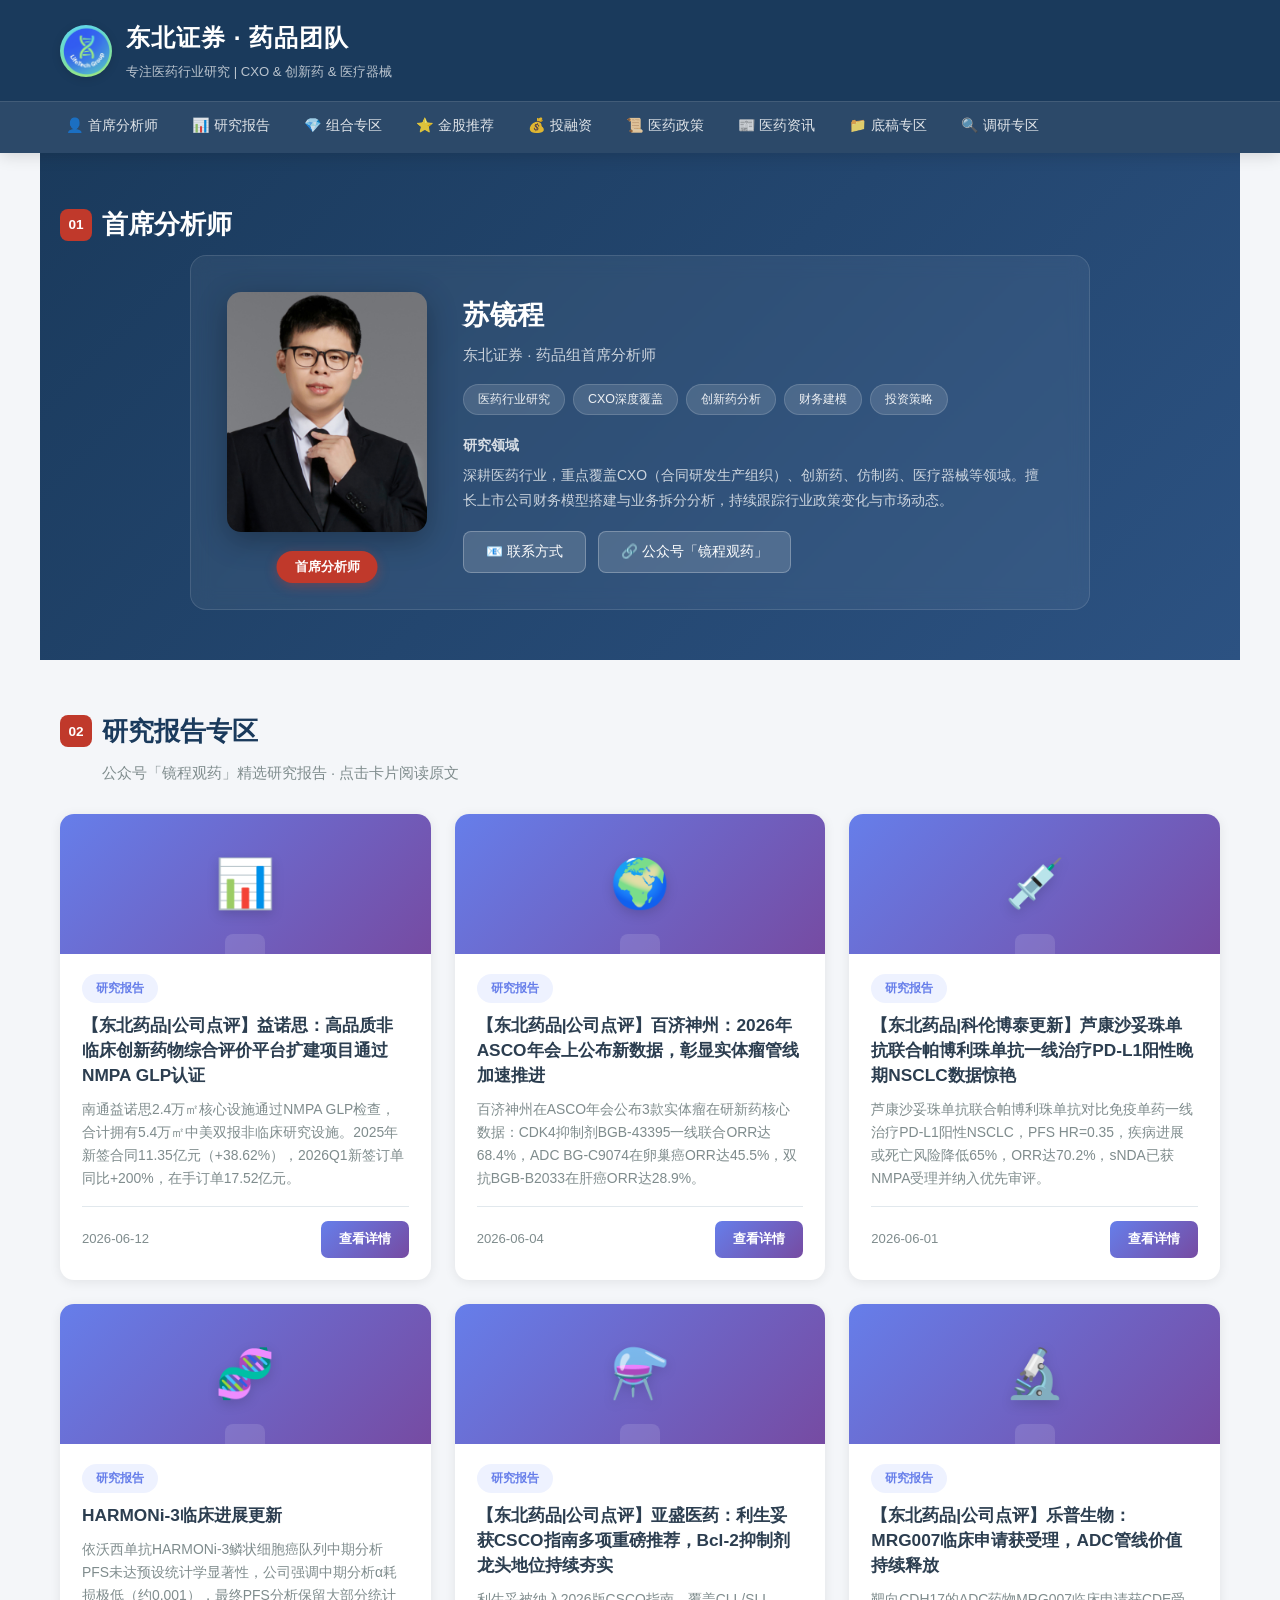
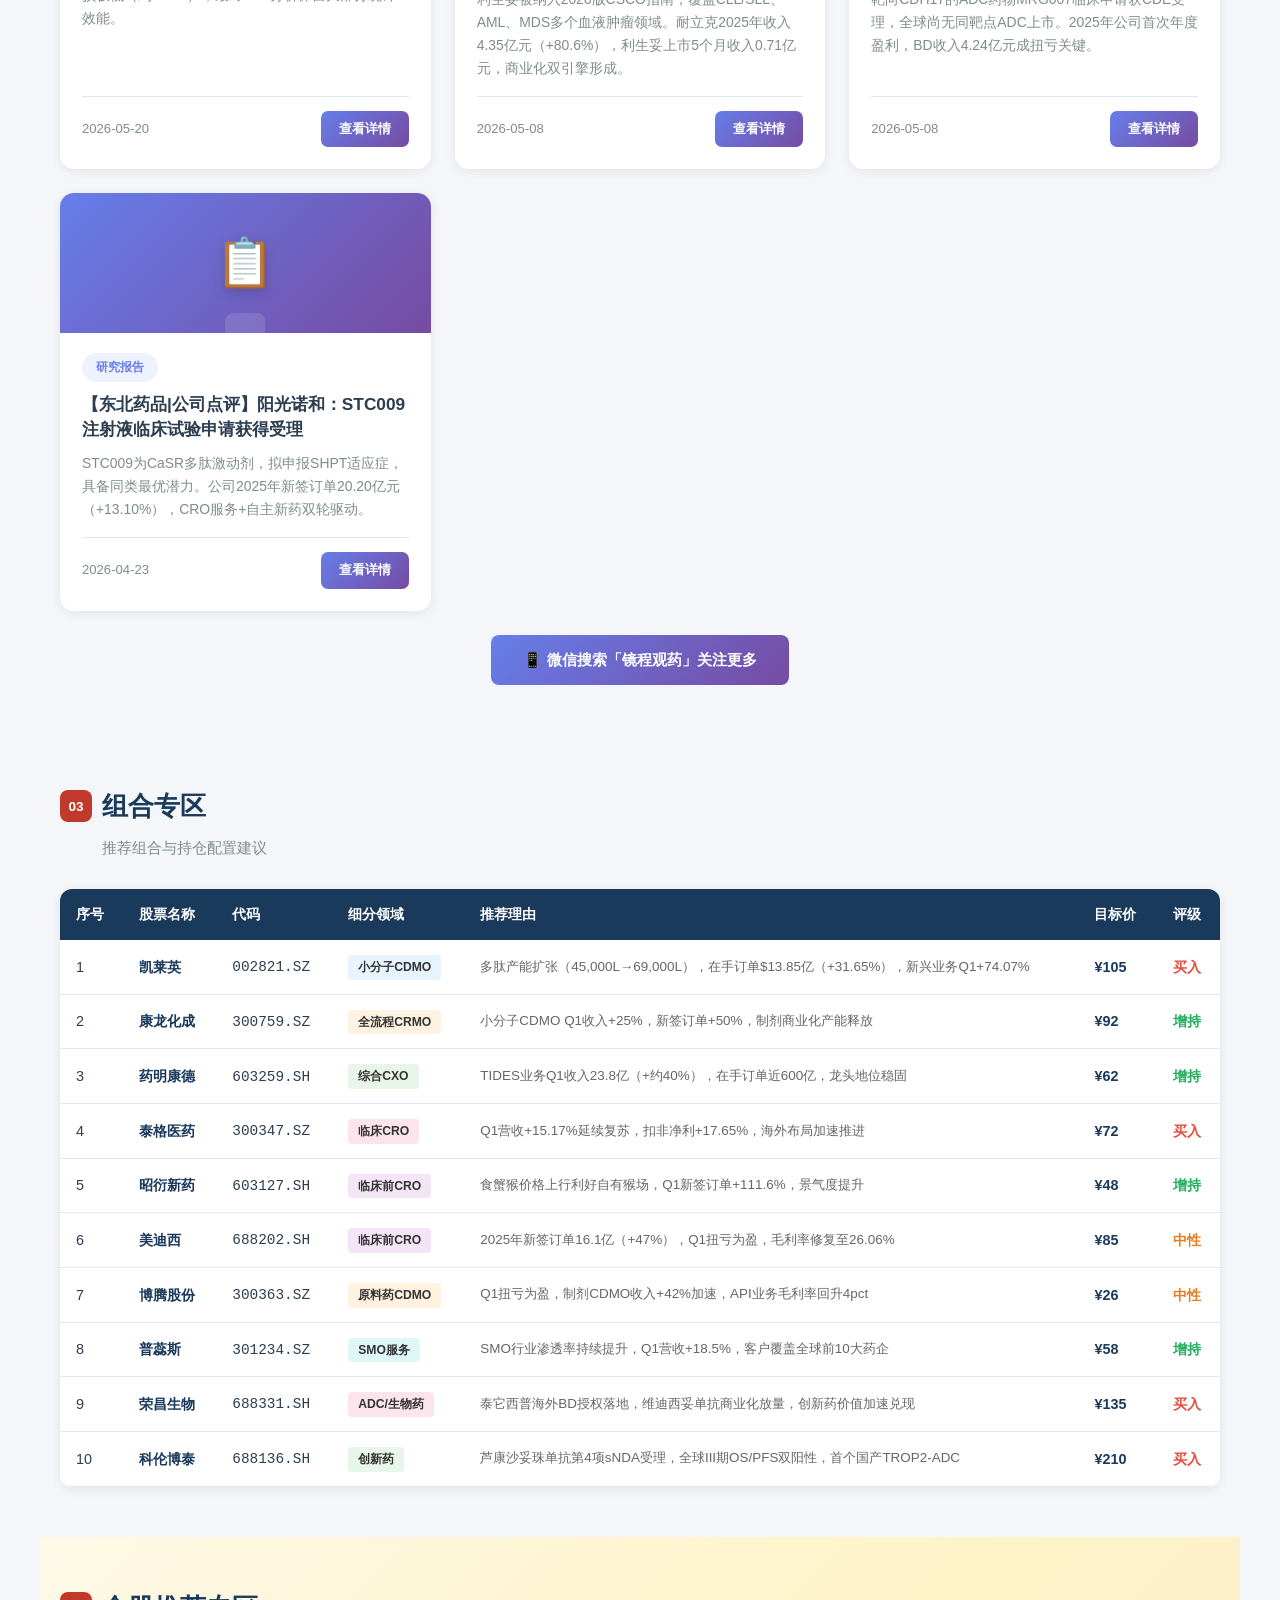
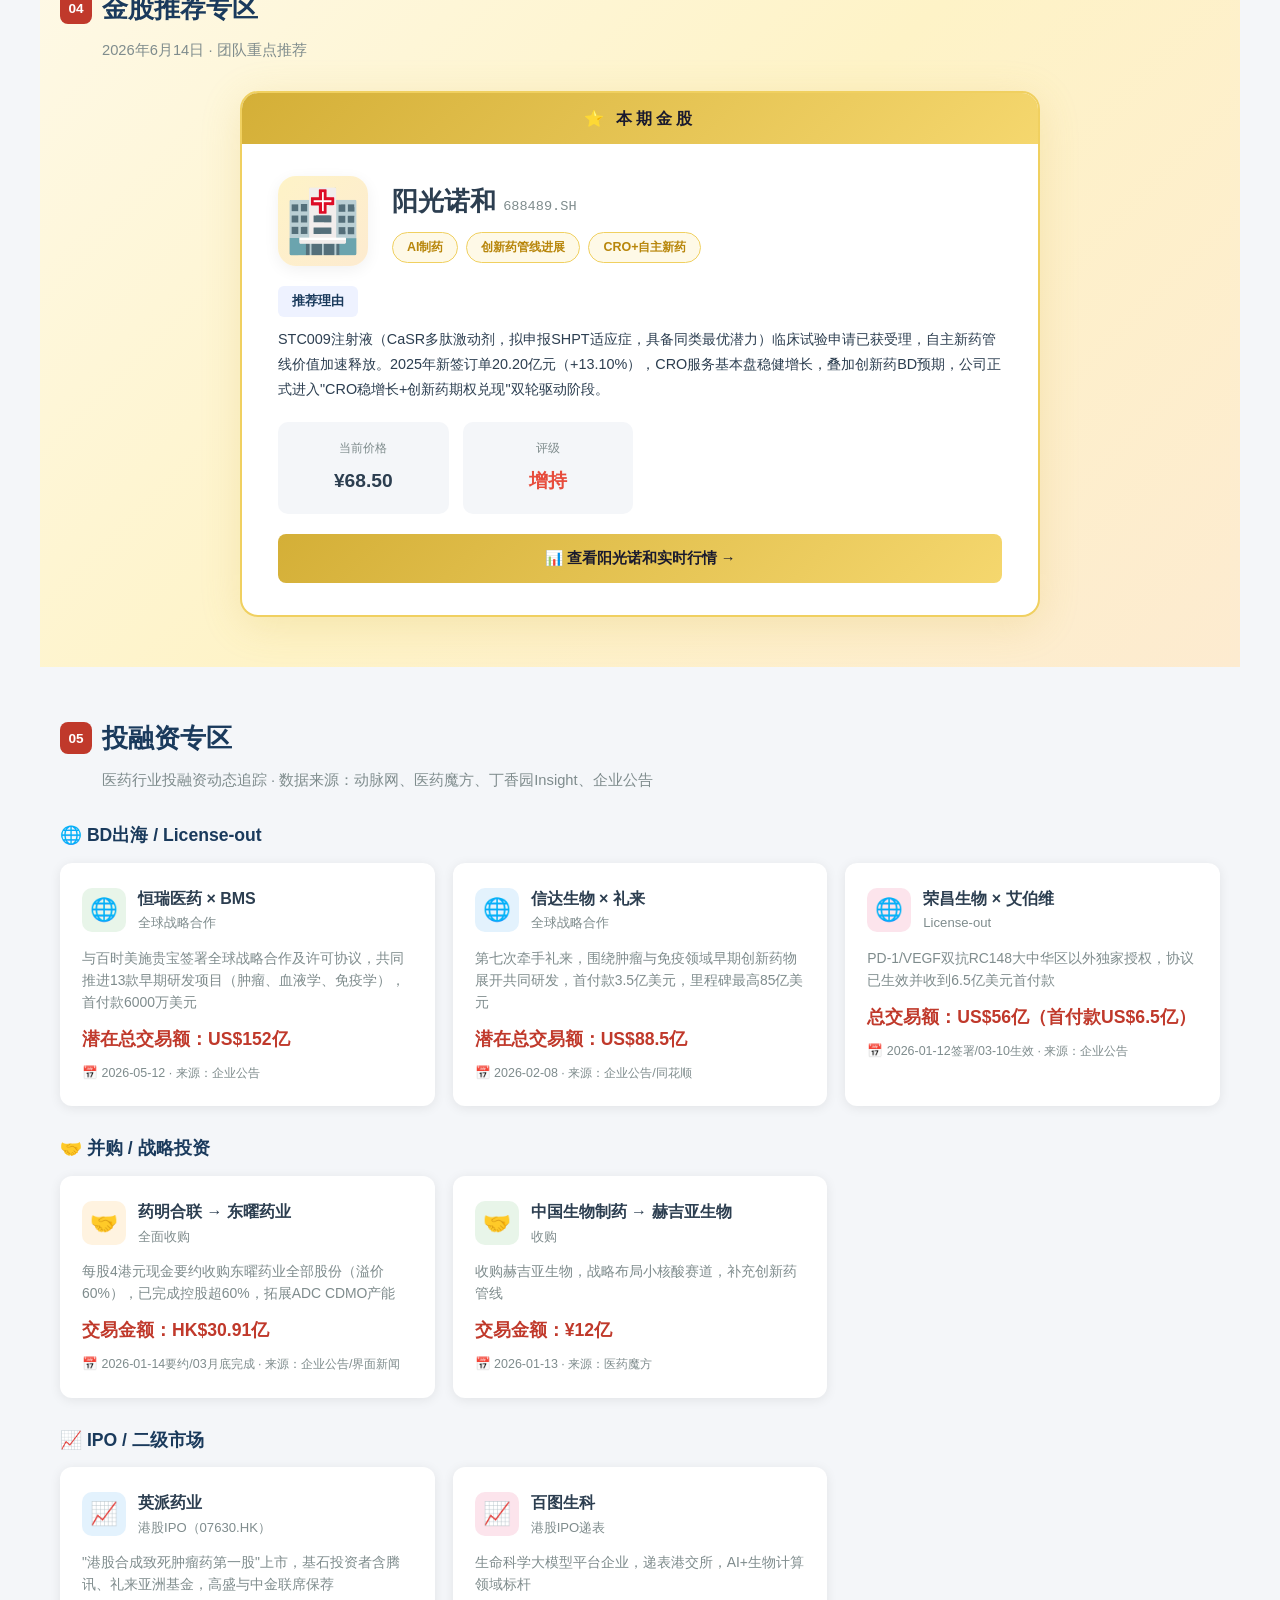
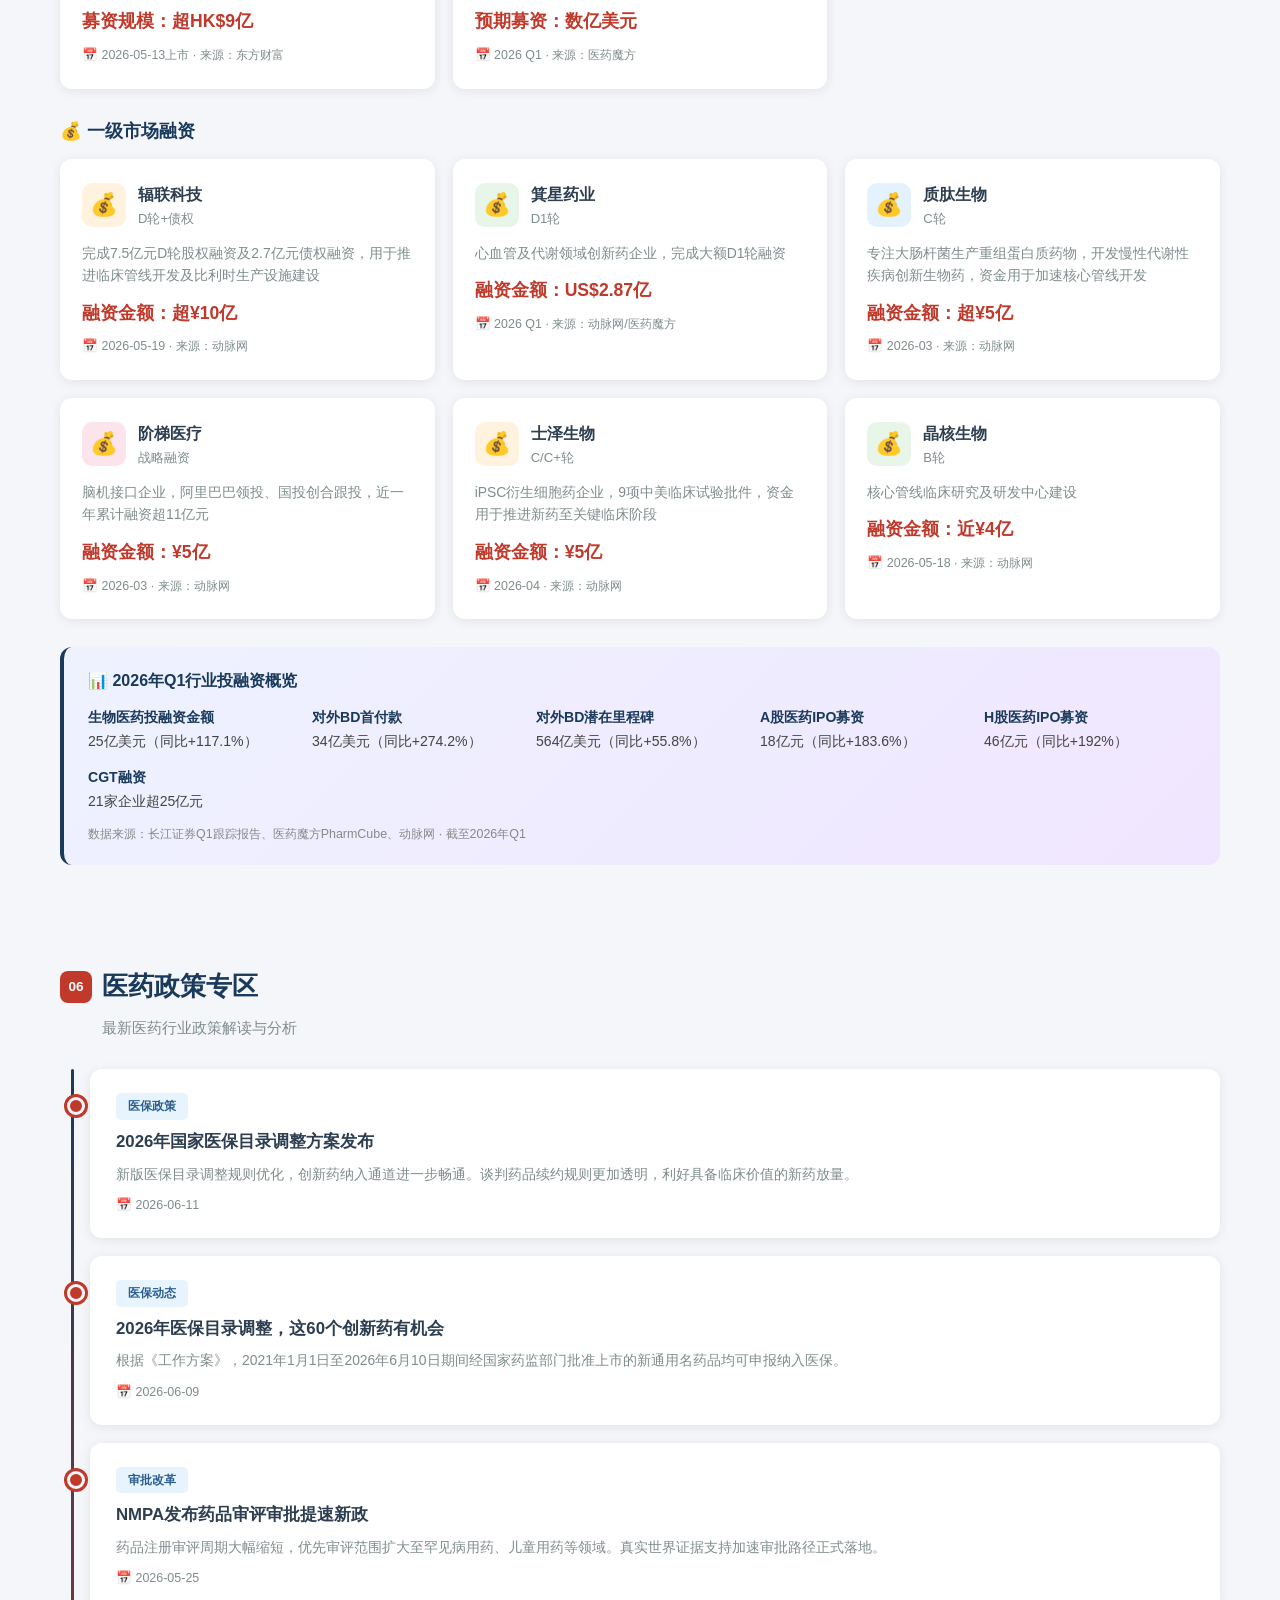
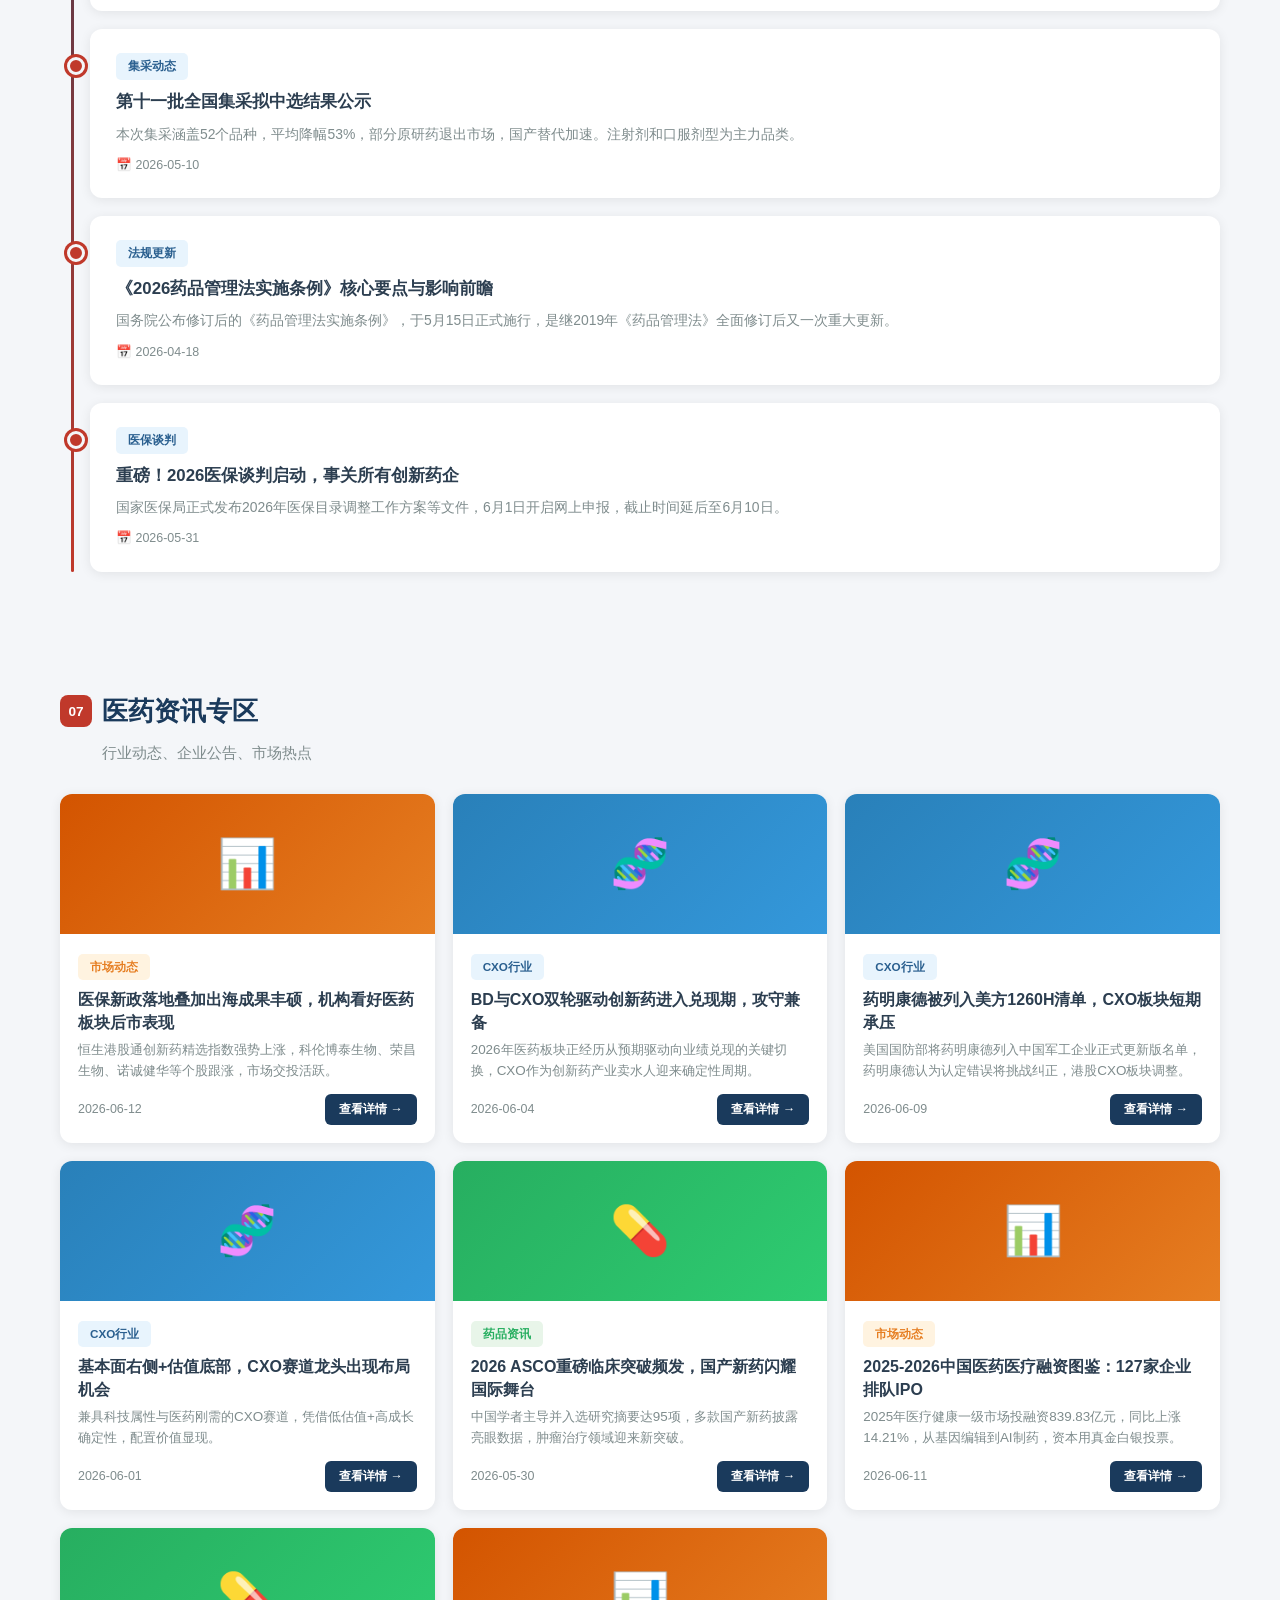
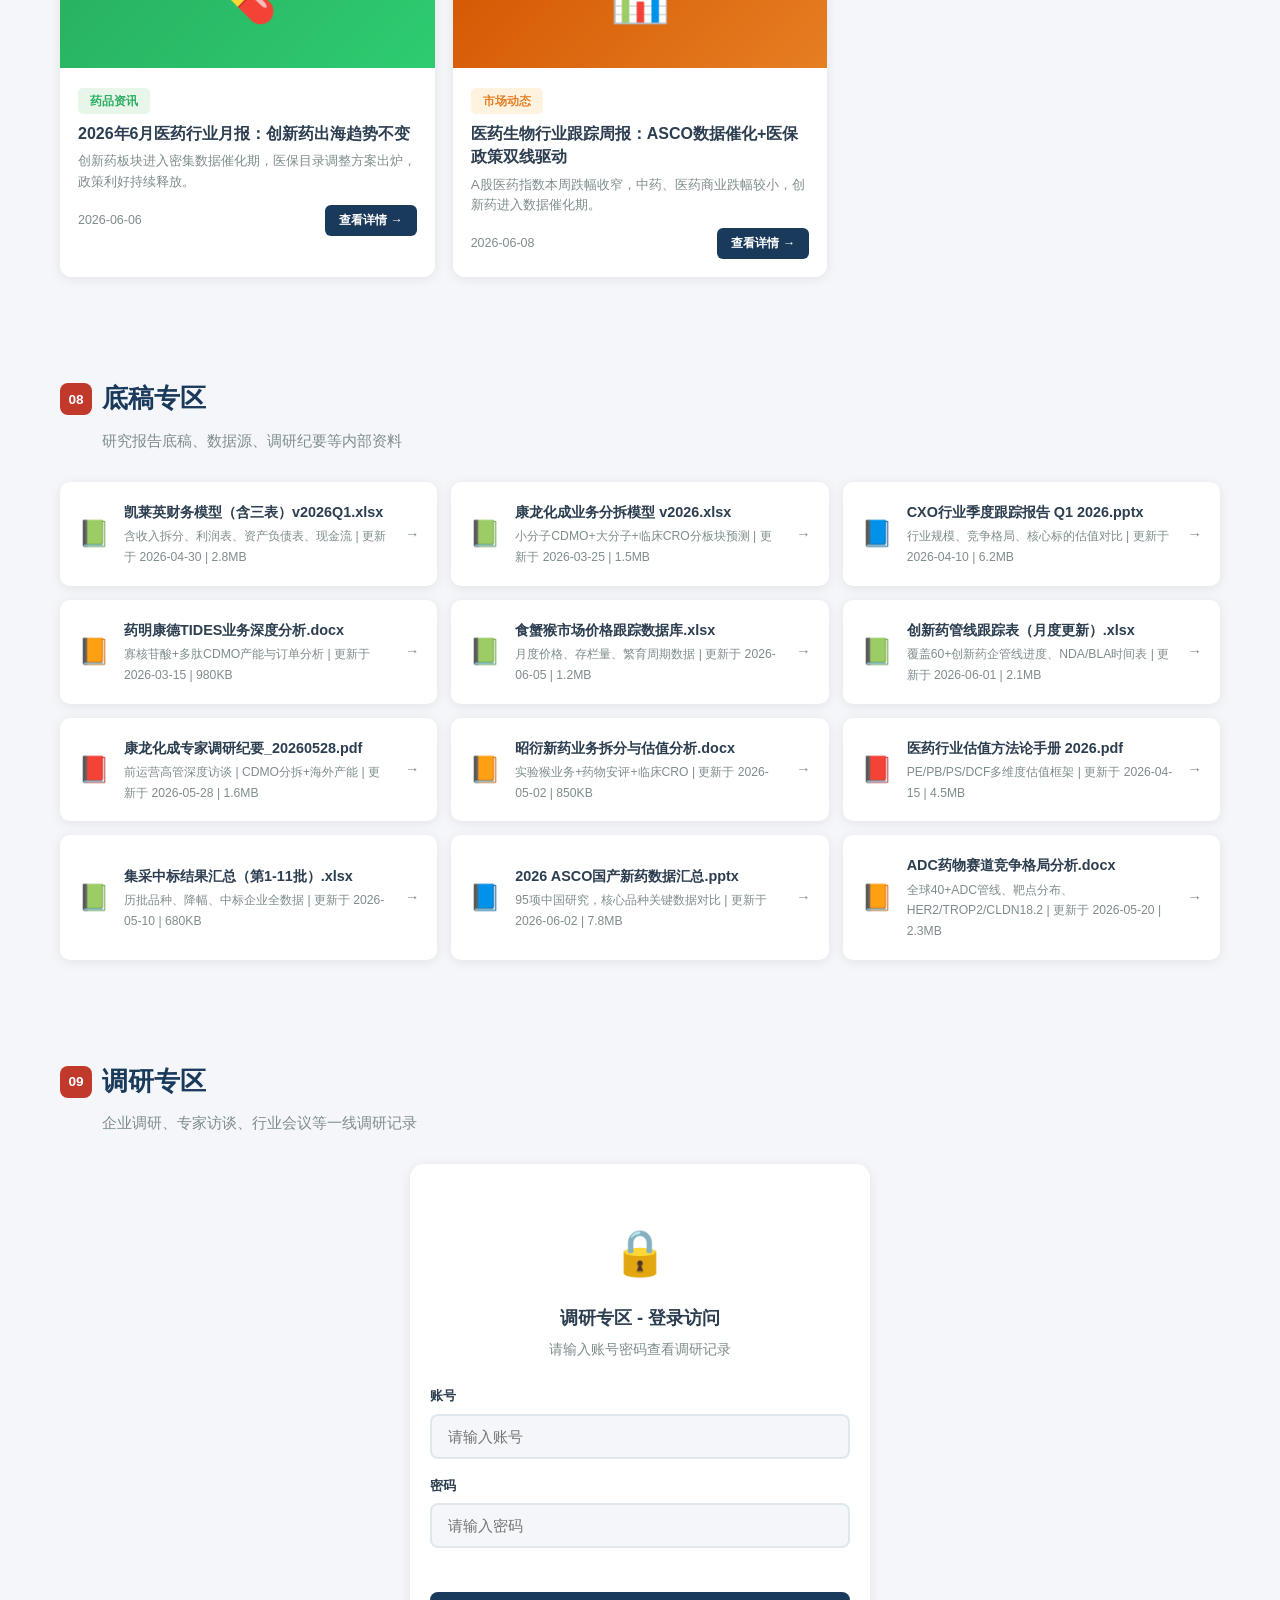
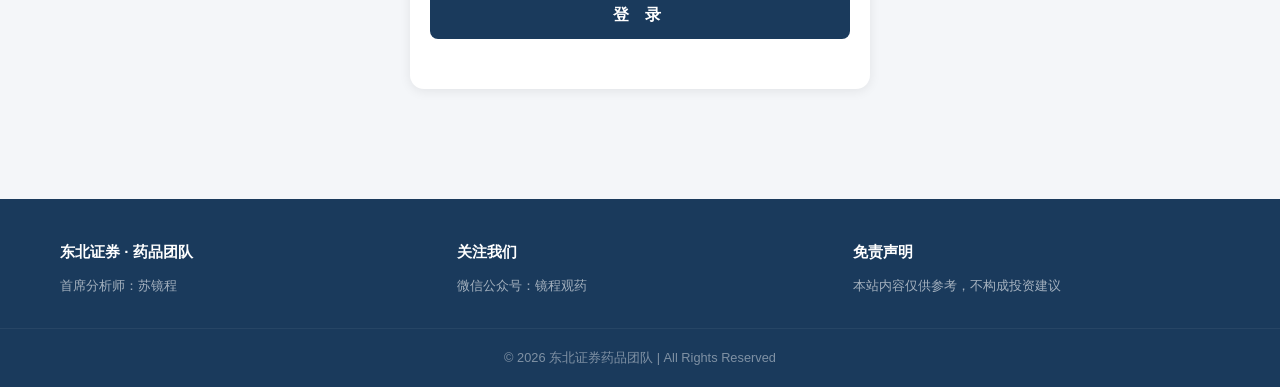
==== commit 82c53590: "???????? codeva-7sflMjINu5" ====
--- a/index.html
+++ b/index.html
@@ -8,7 +8,7 @@
     <meta name="keywords" content="东北证券,药品团队,苏镜程,CXO,创新药,医药研究,镜程观药,药明康德,凯莱英,康龙化成,医药投融资,医药政策,估值分析">
     <meta name="author" content="苏镜程">
     <meta name="robots" content="index, follow">
-    <meta name="baidu-site-verification" content="codeva-REPLACE_AFTER_BAIDU_VERIFY" />
+    <meta name="baidu-site-verification" content="codeva-7sflMjINu5" />
     <link rel="canonical" href="https://sujingchengyiyao.site/" />
     <!-- Open Graph / 社交分享 -->
     <meta property="og:type" content="website">
--- a/style.css
+++ b/style.css
@@ -0,0 +1,700 @@
+/* cache-bust 1781363845016 */
+/* ========== 基础重置 ========== */
+* { margin: 0; padding: 0; box-sizing: border-box; }
+
+:root {
+    --primary: #1a3a5c;
+    --primary-light: #2a5f8f;
+    --accent: #c0392b;
+    --accent-light: #e74c3c;
+    --bg: #f4f6f9;
+    --card-bg: #ffffff;
+    --text: #2c3e50;
+    --text-light: #7f8c8d;
+    --border: #e1e8ed;
+    --green: #27ae60;
+    --red: #e74c3c;
+    --shadow: 0 2px 12px rgba(0,0,0,0.08);
+    --shadow-hover: 0 6px 24px rgba(0,0,0,0.12);
+}
+
+body {
+    font-family: -apple-system, "Microsoft YaHei", "PingFang SC", "Helvetica Neue", sans-serif;
+    line-height: 1.7;
+    color: var(--text);
+    background: var(--bg);
+}
+
+.container { max-width: 1200px; margin: 0 auto; padding: 0 20px; }
+
+a { text-decoration: none; color: inherit; transition: color 0.2s; }
+
+/* ========== 头部 ========== */
+#topHeader {
+    position: sticky;
+    top: 0;
+    z-index: 100;
+    background: var(--primary);
+    box-shadow: 0 2px 16px rgba(0,0,0,0.15);
+}
+
+.header-inner { display: flex; align-items: center; gap: 20px; padding: 18px 20px; }
+
+.logo-area { display: flex; align-items: center; gap: 14px; }
+.logo-icon { font-size: 2.4rem; }
+.logo-icon-img { width: 52px; height: 52px; border-radius: 50%; object-fit: cover; box-shadow: 0 2px 10px rgba(0,0,0,0.12); }
+.brand h1 { font-size: 1.5rem; color: #fff; font-weight: 700; letter-spacing: 1px; }
+.subtitle { font-size: 0.82rem; color: rgba(255,255,255,0.7); margin-top: 2px; }
+
+/* 导航栏 */
+.main-nav {
+    background: rgba(255,255,255,0.08);
+    border-top: 1px solid rgba(255,255,255,0.1);
+}
+.nav-inner {
+    display: flex;
+    overflow-x: auto;
+    gap: 2px;
+    padding: 0 10px;
+    scrollbar-width: none;
+}
+.nav-inner::-webkit-scrollbar { display: none; }
+.nav-link {
+    white-space: nowrap;
+    padding: 12px 16px;
+    color: rgba(255,255,255,0.85);
+    font-size: 0.88rem;
+    border-bottom: 3px solid transparent;
+    transition: all 0.25s;
+    cursor: pointer;
+}
+.nav-link:hover,
+.nav-link.active {
+    color: #fff;
+    border-bottom-color: var(--accent);
+    background: rgba(255,255,255,0.06);
+}
+
+/* ========== 通用区块 ========== */
+.section { padding: 50px 0; }
+.section-title {
+    font-size: 1.6rem;
+    color: var(--primary);
+    margin-bottom: 8px;
+    display: flex;
+    align-items: center;
+    gap: 10px;
+}
+.title-num {
+    display: inline-flex;
+    align-items: center;
+    justify-content: center;
+    width: 32px; height: 32px;
+    background: var(--accent);
+    color: #fff;
+    font-size: 0.85rem;
+    border-radius: 8px;
+    font-weight: 600;
+}
+.section-desc {
+    color: var(--text-light);
+    margin-bottom: 28px;
+    padding-left: 42px;
+    font-size: 0.92rem;
+}
+
+/* ========== 1. 团队成员 ========== */
+.team-section { background: linear-gradient(135deg, #1a3a5c 0%, #2c5282 100%); margin: 0 -20px; padding-left: 20px; padding-right: 20px; border-radius: 0; }
+.team-section .section-title { color: #fff; }
+.team-section .section-desc { color: rgba(255,255,255,0.65); padding-left: 42px; }
+
+.team-card {
+    display: flex;
+    gap: 36px;
+    background: rgba(255,255,255,0.06);
+    backdrop-filter: blur(10px);
+    border-radius: 16px;
+    padding: 36px;
+    border: 1px solid rgba(255,255,255,0.12);
+    max-width: 900px;
+    margin: 0 auto;
+}
+.team-photo-wrapper { position: relative; flex-shrink: 0; }
+.team-photo {
+    width: 200px; height: 240px;
+    object-fit: cover;
+    border-radius: 14px;
+    box-shadow: 0 8px 30px rgba(0,0,0,0.3);
+}
+.photo-badge {
+    position: absolute;
+    bottom: -10px;
+    left: 50%;
+    transform: translateX(-50%);
+    background: var(--accent);
+    color: #fff;
+    padding: 5px 18px;
+    border-radius: 20px;
+    font-size: 0.8rem;
+    font-weight: 600;
+    white-space: nowrap;
+    box-shadow: 0 3px 12px rgba(192,57,43,0.4);
+}
+.team-info { flex: 1; color: #fff; }
+.team-name { font-size: 1.7rem; font-weight: 700; margin-bottom: 4px; }
+.team-title { font-size: 0.95rem; color: rgba(255,255,255,0.75); margin-bottom: 16px; }
+.team-tags { display: flex; flex-wrap: wrap; gap: 8px; margin-bottom: 18px; }
+.tag {
+    padding: 4px 14px;
+    background: rgba(255,255,255,0.13);
+    border-radius: 20px;
+    font-size: 0.78rem;
+    color: rgba(255,255,255,0.9);
+    border: 1px solid rgba(255,255,255,0.15);
+}
+.team-bio h4 { font-size: 0.9rem; margin-bottom: 6px; opacity: 0.8; }
+.team-bio p { font-size: 0.87rem; line-height: 1.8; opacity: 0.75; margin-bottom: 18px; }
+.team-contact { display: flex; gap: 12px; flex-wrap: wrap; }
+.contact-btn {
+    padding: 8px 22px;
+    background: rgba(255,255,255,0.15);
+    border: 1px solid rgba(255,255,255,0.25);
+    border-radius: 8px;
+    color: #fff;
+    font-size: 0.85rem;
+    transition: all 0.25s;
+}
+.contact-btn:hover { background: rgba(255,255,255,0.25); }
+
+/* ========== 2. 研究报告 ========== */
+.report-grid { display: grid; grid-template-columns: repeat(auto-fill, minmax(340px, 1fr)); gap: 24px; }
+.report-card {
+    display: flex;
+    flex-direction: column;
+    background: #fff;
+    border-radius: 14px;
+    box-shadow: var(--shadow);
+    overflow: hidden;
+    cursor: pointer;
+    text-decoration: none;
+    color: inherit;
+    transition: all 0.3s ease;
+}
+.report-card:hover { transform: translateY(-5px); box-shadow: 0 12px 32px rgba(0,0,0,0.15); }
+.report-card .report-header {
+    height: 140px;
+    background: linear-gradient(135deg, #667eea 0%, #764ba2 100%);
+    display: flex;
+    align-items: center;
+    justify-content: center;
+    position: relative;
+}
+.report-card .report-header::after {
+    content: '';
+    position: absolute;
+    bottom: -20px;
+    left: 50%;
+    transform: translateX(-50%);
+    width: 40px;
+    height: 40px;
+    background: #fff;
+    border-radius: 8px;
+    opacity: 0.12;
+}
+.report-header-icon { font-size: 3rem; filter: drop-shadow(0 4px 6px rgba(0,0,0,0.15)); }
+.report-card .report-body { padding: 20px 22px 22px; display: flex; flex-direction: column; flex: 1; }
+.report-tag {
+    display: inline-block;
+    padding: 4px 14px;
+    background: #eef2ff;
+    color: #667eea;
+    border-radius: 20px;
+    font-size: 0.78rem;
+    font-weight: 600;
+    margin-bottom: 10px;
+    width: fit-content;
+}
+.report-card h3 {
+    font-size: 1.08rem;
+    font-weight: 700;
+    color: var(--text);
+    line-height: 1.45;
+    margin-bottom: 10px;
+}
+.report-card .report-abstract {
+    font-size: 0.87rem;
+    color: var(--text-light);
+    line-height: 1.65;
+    flex: 1;
+    margin-bottom: 16px;
+}
+.report-footer {
+    display: flex;
+    align-items: center;
+    justify-content: space-between;
+    padding-top: 14px;
+    border-top: 1px solid var(--border);
+}
+.report-date { font-size: 0.82rem; color: var(--text-light); }
+.report-btn {
+    padding: 7px 18px;
+    background: linear-gradient(135deg, #667eea, #764ba2);
+    color: #fff;
+    border-radius: 7px;
+    font-size: 0.82rem;
+    font-weight: 600;
+    transition: all 0.25s;
+}
+.report-btn:hover { transform: scale(1.05); }
+
+/* ========== 3. 调研专区 ========== */
+.research-grid { display: grid; grid-template-columns: repeat(auto-fill, minmax(360px, 1fr)); gap: 18px; }
+.research-card {
+    background: var(--card-bg);
+    border-radius: 12px;
+    padding: 22px;
+    box-shadow: var(--shadow);
+    transition: all 0.3s;
+    border-left: 4px solid #8b5cf6;
+    cursor: pointer;
+}
+.research-card:hover { transform: translateY(-4px); box-shadow: var(--shadow-hover); }
+.research-type {
+    display: inline-flex;
+    align-items: center;
+    gap: 4px;
+    padding: 4px 12px;
+    border-radius: 6px;
+    font-size: 0.76rem;
+    font-weight: 600;
+    margin-bottom: 10px;
+}
+.type-visit { background: #ede9fe; color: #7c3aed; }
+.type-interview { background: #dbeafe; color: #2563eb; }
+.type-conference { background: #fef3c7; color: #d97706; }
+.research-card h3 { font-size: 1.02rem; margin-bottom: 8px; color: var(--text); line-height: 1.45; }
+.research-meta { display: flex; gap: 14px; font-size: 0.82rem; color: var(--text-light); margin-bottom: 10px; flex-wrap: wrap; }
+.research-meta span { display: flex; align-items: center; gap: 3px; }
+.research-summary { font-size: 0.86rem; color: var(--text-light); line-height: 1.6; margin-bottom: 12px; }
+.research-foot { display: flex; justify-content: space-between; align-items: center; }
+.research-date { font-size: 0.78rem; color: var(--text-light); }
+.research-link { color: #7c3aed; font-size: 0.82rem; font-weight: 600; }
+
+/* ========== 调研专区-登录 ========== */
+.research-login-overlay {
+    background: var(--card-bg);
+    border-radius: 14px;
+    box-shadow: var(--shadow);
+    padding: 50px 20px;
+    text-align: center;
+    max-width: 460px;
+    margin: 0 auto;
+}
+.research-login-box h3 {
+    font-size: 1.15rem;
+    color: var(--text);
+    margin-bottom: 4px;
+}
+.login-icon { font-size: 2.8rem; margin-bottom: 12px; }
+.login-hint {
+    font-size: 0.85rem;
+    color: var(--text-light);
+    margin-bottom: 24px;
+}
+.login-form { text-align: left; }
+.login-field { margin-bottom: 16px; }
+.login-field label {
+    display: block;
+    font-size: 0.84rem;
+    font-weight: 600;
+    color: var(--text);
+    margin-bottom: 6px;
+}
+.login-field input {
+    width: 100%;
+    padding: 12px 16px;
+    border: 2px solid var(--border);
+    border-radius: 8px;
+    font-size: 0.95rem;
+    outline: none;
+    transition: border-color 0.25s;
+    background: var(--bg);
+}
+.login-field input:focus { border-color: var(--primary-light); }
+.login-error {
+    color: var(--accent);
+    font-size: 0.82rem;
+    margin-bottom: 8px;
+    min-height: 20px;
+}
+.login-btn {
+    width: 100%;
+    padding: 13px;
+    background: var(--primary);
+    color: #fff;
+    border: none;
+    border-radius: 8px;
+    font-size: 1rem;
+    font-weight: 600;
+    cursor: pointer;
+    letter-spacing: 6px;
+    transition: all 0.25s;
+}
+.login-btn:hover { background: var(--primary-light); }
+.logout-btn {
+    padding: 7px 20px;
+    background: #fff;
+    color: var(--text-light);
+    border: 1px solid var(--border);
+    border-radius: 6px;
+    font-size: 0.82rem;
+    cursor: pointer;
+    transition: all 0.2s;
+}
+.logout-btn:hover { background: #f8f9fa; color: var(--accent); border-color: var(--accent); }
+.research-content { animation: fadeIn 0.4s ease; }
+
+/* ========== 4. 金股推荐专区 ========== */
+.stockpick-section { background: linear-gradient(135deg, #fef9e7 0%, #fef3c7 50%, #fdebd0 100%); margin: 0 -20px; padding-left: 20px; padding-right: 20px; border-radius: 0; }
+.stockpick-hero {
+    max-width: 800px;
+    margin: 0 auto;
+    background: var(--card-bg);
+    border-radius: 18px;
+    box-shadow: 0 8px 40px rgba(212, 175, 55, 0.2);
+    overflow: hidden;
+    border: 2px solid #f0d060;
+}
+.stockpick-badge {
+    background: linear-gradient(135deg, #d4af37, #f5d76e);
+    color: #1a1a2e;
+    text-align: center;
+    padding: 12px;
+    font-size: 1rem;
+    font-weight: 700;
+    letter-spacing: 4px;
+}
+.stockpick-main {
+    display: flex;
+    align-items: center;
+    gap: 24px;
+    padding: 32px 36px 20px;
+}
+.stockpick-logo {
+    font-size: 3.8rem;
+    background: linear-gradient(135deg, #fef3c7, #fdebd0);
+    width: 90px;
+    height: 90px;
+    display: flex;
+    align-items: center;
+    justify-content: center;
+    border-radius: 18px;
+    box-shadow: 0 4px 16px rgba(0,0,0,0.06);
+    flex-shrink: 0;
+}
+.stockpick-info { flex: 1; }
+.stockpick-name {
+    font-size: 1.6rem;
+    font-weight: 800;
+    color: var(--text);
+    margin-bottom: 8px;
+}
+.stockpick-tags { display: flex; gap: 8px; flex-wrap: wrap; }
+.stockpick-tags .tag {
+    background: #fef9e7;
+    color: #b8860b;
+    border: 1px solid #f0d060;
+    font-size: 0.78rem;
+    padding: 4px 14px;
+    border-radius: 20px;
+    font-weight: 600;
+}
+.stockpick-detail { padding: 0 36px 32px; }
+.stockpick-row { margin-bottom: 20px; }
+.stockpick-col {}
+.sp-label {
+    display: inline-block;
+    font-size: 0.82rem;
+    font-weight: 700;
+    color: var(--primary);
+    background: #eef2ff;
+    padding: 4px 14px;
+    border-radius: 6px;
+    margin-bottom: 10px;
+}
+.sp-text { font-size: 0.9rem; color: var(--text); line-height: 1.75; }
+.stockpick-metrics {
+    display: grid;
+    grid-template-columns: repeat(4, 1fr);
+    gap: 14px;
+    margin-bottom: 20px;
+}
+.sp-metric {
+    background: var(--bg);
+    border-radius: 10px;
+    padding: 16px 12px;
+    text-align: center;
+}
+.sp-m-label { display: block; font-size: 0.76rem; color: var(--text-light); margin-bottom: 6px; }
+.sp-m-value { font-size: 1.2rem; font-weight: 700; color: var(--text); }
+.sp-m-value.highlight { color: var(--red); }
+.sp-m-value.up { color: var(--red); }
+.stockpick-link {
+    display: block;
+    text-align: center;
+    padding: 12px 24px;
+    background: linear-gradient(135deg, #d4af37, #f5d76e);
+    color: #1a1a2e;
+    border-radius: 8px;
+    font-weight: 700;
+    font-size: 0.92rem;
+    transition: all 0.25s;
+    text-decoration: none;
+}
+.stockpick-link:hover { transform: translateY(-2px); box-shadow: 0 6px 20px rgba(212,175,55,0.35); }
+
+/* ========== 5. 投融资专区 ========== */
+.invest-grid { display: grid; grid-template-columns: repeat(auto-fill, minmax(360px, 1fr)); gap: 18px; }
+.invest-card {
+    display: block;
+    background: var(--card-bg);
+    border-radius: 12px;
+    padding: 22px;
+    box-shadow: var(--shadow);
+    transition: all 0.3s;
+}
+.invest-card:hover { transform: translateY(-3px); box-shadow: var(--shadow-hover); }
+.invest-header { display: flex; align-items: center; gap: 12px; margin-bottom: 12px; }
+.invest-icon { width: 44px; height: 44px; border-radius: 10px; display: flex; align-items: center; justify-content: center; font-size: 1.4rem; }
+.invest-icon.round-a { background: #e8f5e9; }
+.invest-icon.round-b { background: #e3f2fd; }
+.invest-icon.round-c { background: #fce4ec; }
+.invest-icon.round-d { background: #fff3e0; }
+.invest-company { font-weight: 700; font-size: 1rem; }
+.invest-round { font-size: 0.82rem; color: var(--text-light); }
+.invest-detail { font-size: 0.87rem; color: var(--text-light); line-height: 1.6; margin-bottom: 12px; }
+.invest-amount { font-size: 1.1rem; font-weight: 700; color: var(--accent); }
+.invest-date { font-size: 0.78rem; color: var(--text-light); margin-top: 8px; }
+
+/* ========== 4. 政策专区 ========== */
+.policy-timeline { position: relative; padding-left: 30px; }
+.policy-timeline::before {
+    content: '';
+    position: absolute;
+    left: 11px; top: 0; bottom: 0;
+    width: 3px;
+    background: linear-gradient(to bottom, var(--primary), var(--accent));
+    border-radius: 2px;
+}
+.policy-item {
+    display: block;
+    position: relative;
+    background: var(--card-bg);
+    border-radius: 12px;
+    padding: 22px 26px;
+    margin-bottom: 18px;
+    box-shadow: var(--shadow);
+    transition: all 0.3s;
+}
+.policy-item:hover { transform: translateX(4px); box-shadow: var(--shadow-hover); }
+.policy-item::before {
+    content: '';
+    position: absolute;
+    left: -23px; top: 28px;
+    width: 12px; height: 12px;
+    background: var(--accent);
+    border-radius: 50%;
+    border: 3px solid var(--bg);
+    box-shadow: 0 0 0 3px var(--accent);
+}
+.policy-tag {
+    display: inline-block;
+    padding: 3px 12px;
+    background: #e8f4fd;
+    color: var(--primary-light);
+    border-radius: 5px;
+    font-size: 0.76rem;
+    font-weight: 600;
+    margin-bottom: 8px;
+}
+.policy-title { font-size: 1.05rem; font-weight: 600; margin-bottom: 6px; color: var(--text); }
+.policy-summary { font-size: 0.87rem; color: var(--text-light); line-height: 1.6; }
+.policy-date { font-size: 0.78rem; color: var(--text-light); margin-top: 10px; }
+
+/* ========== 5. 医药资讯 ========== */
+.news-controls { display: flex; gap: 12px; margin-bottom: 24px; flex-wrap: wrap; }
+.search-input {
+    flex: 1; min-width: 250px;
+    padding: 12px 18px;
+    border: 2px solid var(--border);
+    border-radius: 10px;
+    font-size: 0.95rem;
+    transition: border-color 0.25s;
+    outline: none;
+    background: var(--card-bg);
+}
+.search-input:focus { border-color: var(--primary-light); }
+.category-filter {
+    padding: 12px 18px;
+    border: 2px solid var(--border);
+    border-radius: 10px;
+    font-size: 0.9rem;
+    outline: none;
+    cursor: pointer;
+    background: var(--card-bg);
+    color: var(--text);
+}
+.news-grid { display: grid; grid-template-columns: repeat(auto-fill, minmax(350px, 1fr)); gap: 18px; }
+.news-card {
+    display: block;
+    background: var(--card-bg);
+    border-radius: 12px;
+    overflow: hidden;
+    box-shadow: var(--shadow);
+    transition: all 0.3s;
+    cursor: pointer;
+}
+.news-card:hover { transform: translateY(-4px); box-shadow: var(--shadow-hover); }
+.news-card-head {
+    height: 140px;
+    display: flex; align-items: center; justify-content: center;
+    font-size: 3rem; color: #fff;
+}
+.news-card-body { padding: 18px; }
+.news-cat {
+    display: inline-block;
+    padding: 3px 12px;
+    border-radius: 5px;
+    font-size: 0.73rem;
+    font-weight: 600;
+    margin-bottom: 8px;
+}
+.cat-cxo { background: #e8f4fd; color: var(--primary-light); }
+.cat-drug { background: #e8f5e9; color: var(--green); }
+.cat-device { background: #fce4ec; color: var(--accent); }
+.cat-market { background: #fff3e0; color: #e67e22; }
+.news-card h3 { font-size: 1rem; margin-bottom: 6px; line-height: 1.45; }
+.news-card p { font-size: 0.84rem; color: var(--text-light); margin-bottom: 12px; line-height: 1.55; }
+.news-card-foot { display: flex; justify-content: space-between; align-items: center; }
+.news-date { font-size: 0.78rem; color: var(--text-light); }
+.news-link-btn {
+    padding: 5px 14px;
+    background: var(--primary);
+    color: #fff;
+    border-radius: 6px;
+    font-size: 0.78rem;
+    font-weight: 600;
+    transition: background 0.25s;
+}
+.news-link-btn:hover { background: var(--primary-light); }
+
+/* ========== 8. 底稿专区 ========== */
+.archive-list { display: grid; grid-template-columns: repeat(auto-fill, minmax(300px, 1fr)); gap: 14px; }
+.archive-item {
+    display: flex;
+    align-items: center;
+    gap: 14px;
+    background: var(--card-bg);
+    border-radius: 10px;
+    padding: 18px;
+    box-shadow: var(--shadow);
+    transition: all 0.25s;
+    cursor: pointer;
+    text-decoration: none;
+    color: inherit;
+}
+.archive-item:hover { transform: translateY(-2px); box-shadow: var(--shadow-hover); }
+.archive-icon { font-size: 1.6rem; flex-shrink: 0; }
+.archive-text { flex: 1; min-width: 0; }
+.archive-name { font-size: 0.9rem; font-weight: 600; white-space: nowrap; overflow: hidden; text-overflow: ellipsis; }
+.archive-meta { font-size: 0.76rem; color: var(--text-light); margin-top: 2px; }
+.arrow-icon { color: var(--text-light); font-size: 0.9rem; }
+
+/* ========== 7. 组合专区 ========== */
+.portfolio-table-wrap {
+    overflow-x: auto;
+    border-radius: 12px;
+    box-shadow: var(--shadow);
+}
+.portfolio-table {
+    width: 100%;
+    border-collapse: collapse;
+    background: var(--card-bg);
+    font-size: 0.9rem;
+}
+.portfolio-table th {
+    background: var(--primary);
+    color: #fff;
+    padding: 14px 16px;
+    text-align: left;
+    font-weight: 600;
+    font-size: 0.85rem;
+    white-space: nowrap;
+}
+.portfolio-table td {
+    padding: 14px 16px;
+    border-bottom: 1px solid var(--border);
+    vertical-align: middle;
+}
+.portfolio-table tbody tr:hover { background: #f7fafc; }
+.rating-buy { color: var(--red); font-weight: 700; }
+.rating-hold { color: #e67e22; font-weight: 700; }
+.rating-overweight { color: var(--green); font-weight: 700; }
+.sector-badge {
+    display: inline-block;
+    padding: 2px 10px;
+    border-radius: 4px;
+    font-size: 0.76rem;
+    font-weight: 600;
+}
+
+/* ========== 回到顶部 ========== */
+#backToTop {
+    position: fixed;
+    right: 24px;
+    bottom: 40px;
+    width: 44px; height: 44px;
+    background: var(--primary);
+    color: #fff;
+    border: none;
+    border-radius: 50%;
+    font-size: 1.2rem;
+    cursor: pointer;
+    box-shadow: 0 4px 14px rgba(0,0,0,0.2);
+    opacity: 0;
+    visibility: hidden;
+    transition: all 0.3s;
+    z-index: 99;
+}
+#backToTop.visible { opacity: 1; visibility: visible; }
+#backToTop:hover { background: var(--accent); transform: translateY(-3px); }
+
+/* ========== 页脚 ========== */
+footer { background: var(--primary); color: rgba(255,255,255,0.8); padding: 40px 0 0; margin-top: 60px; }
+.footer-inner { display: grid; grid-template-columns: repeat(3, 1fr); gap: 30px; padding-bottom: 30px; }
+.footer-col h4 { color: #fff; margin-bottom: 10px; font-size: 0.95rem; }
+.footer-col p { font-size: 0.83rem; line-height: 1.7; opacity: 0.75; }
+.copyright { text-align: center; padding: 18px 0; border-top: 1px solid rgba(255,255,255,0.1); font-size: 0.8rem; opacity: 0.55; }
+
+/* ========== 动画 ========== */
+@keyframes fadeIn { from { opacity: 0; transform: translateY(10px); } to { opacity: 1; transform: translateY(0); } }
+
+/* ========== 响应式 ========== */
+@media (max-width: 768px) {
+    .brand h1 { font-size: 1.15rem; }
+    .subtitle { font-size: 0.72rem; }
+    .nav-link { padding: 10px 12px; font-size: 0.8rem; }
+    .team-card { flex-direction: column; align-items: center; text-align: center; }
+    .team-photo { width: 160px; height: 190px; }
+    .team-tags { justify-content: center; }
+    .team-contact { justify-content: center; }
+    .chart-row { grid-template-columns: 1fr; }
+    .footer-inner { grid-template-columns: 1fr; text-align: center; }
+    .section-title { font-size: 1.3rem; }
+    .portfolio-table { font-size: 0.8rem; }
+    .portfolio-table th, .portfolio-table td { padding: 10px 10px; }
+    .stockpick-metrics { grid-template-columns: repeat(2, 1fr); }
+    .stockpick-main { flex-direction: column; text-align: center; padding: 24px 20px 16px; }
+    .stockpick-tags { justify-content: center; }
+    .stockpick-detail { padding: 0 20px 24px; }
+}
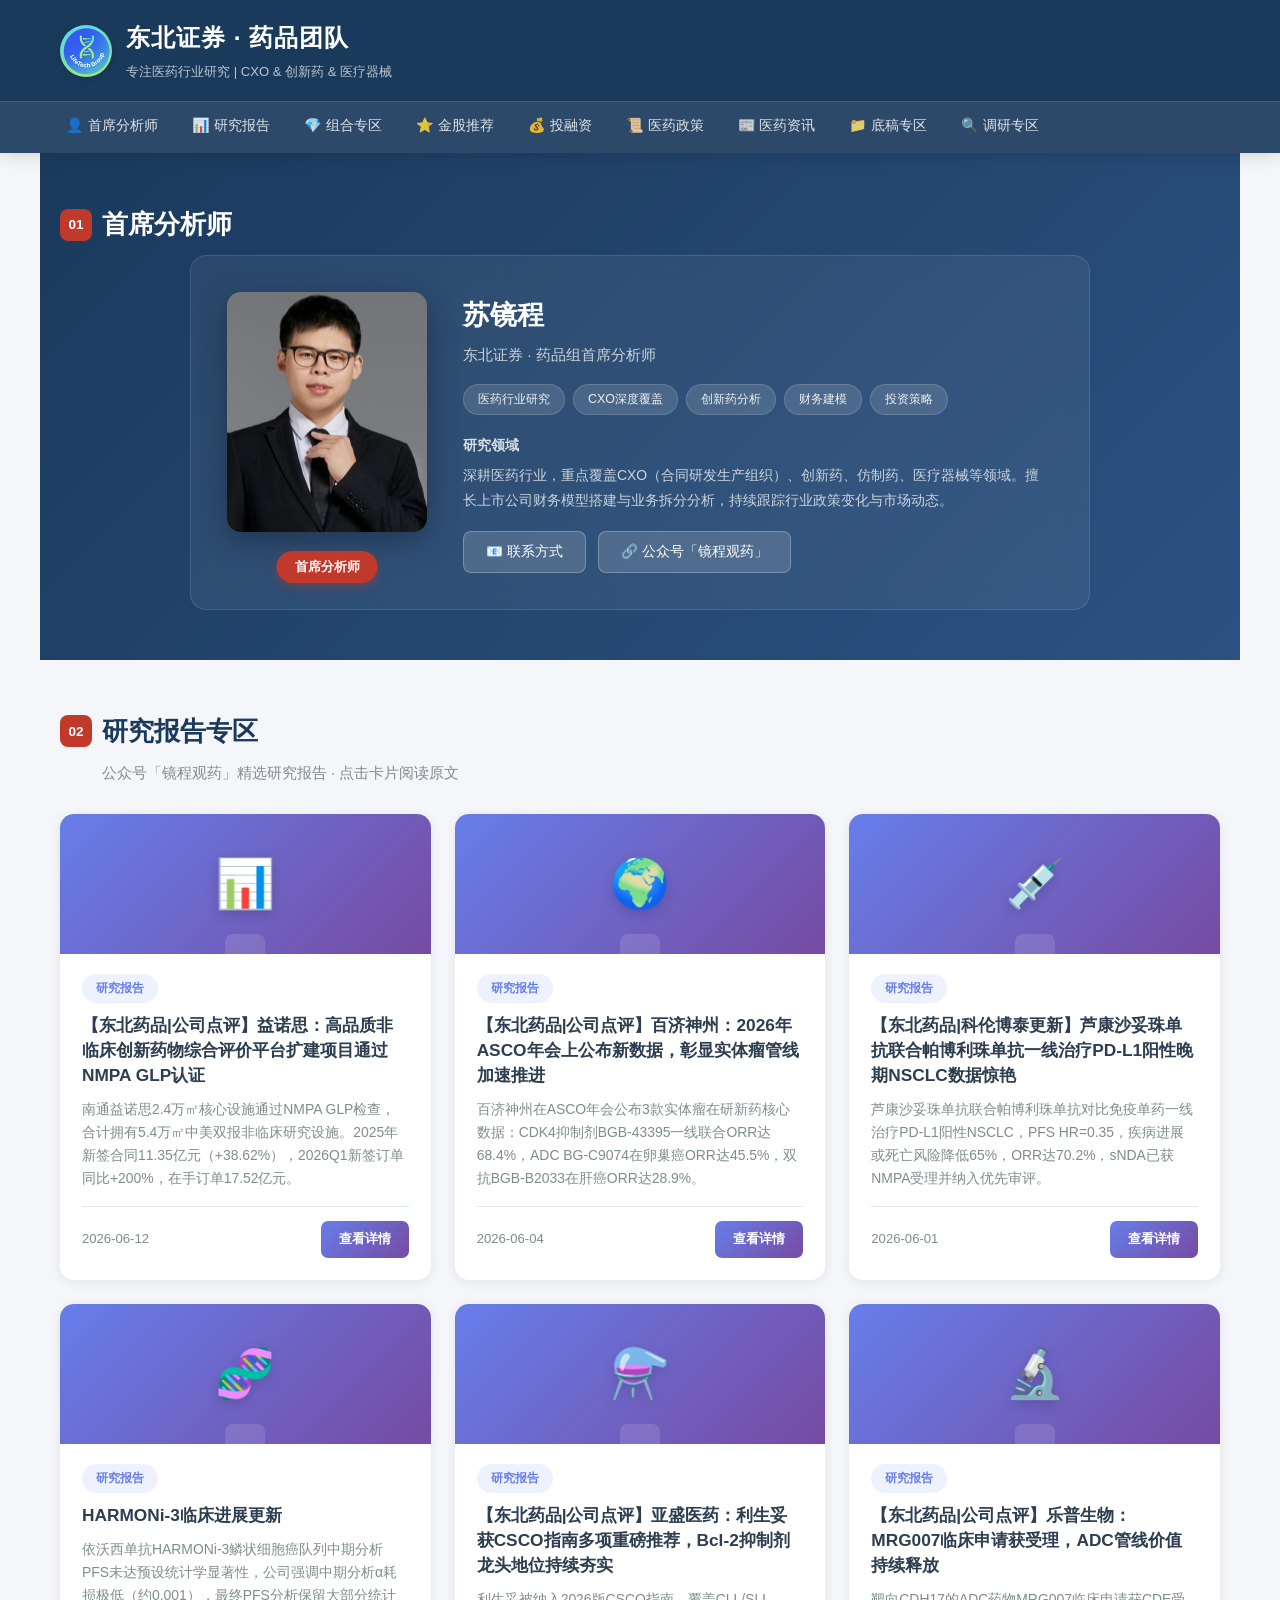
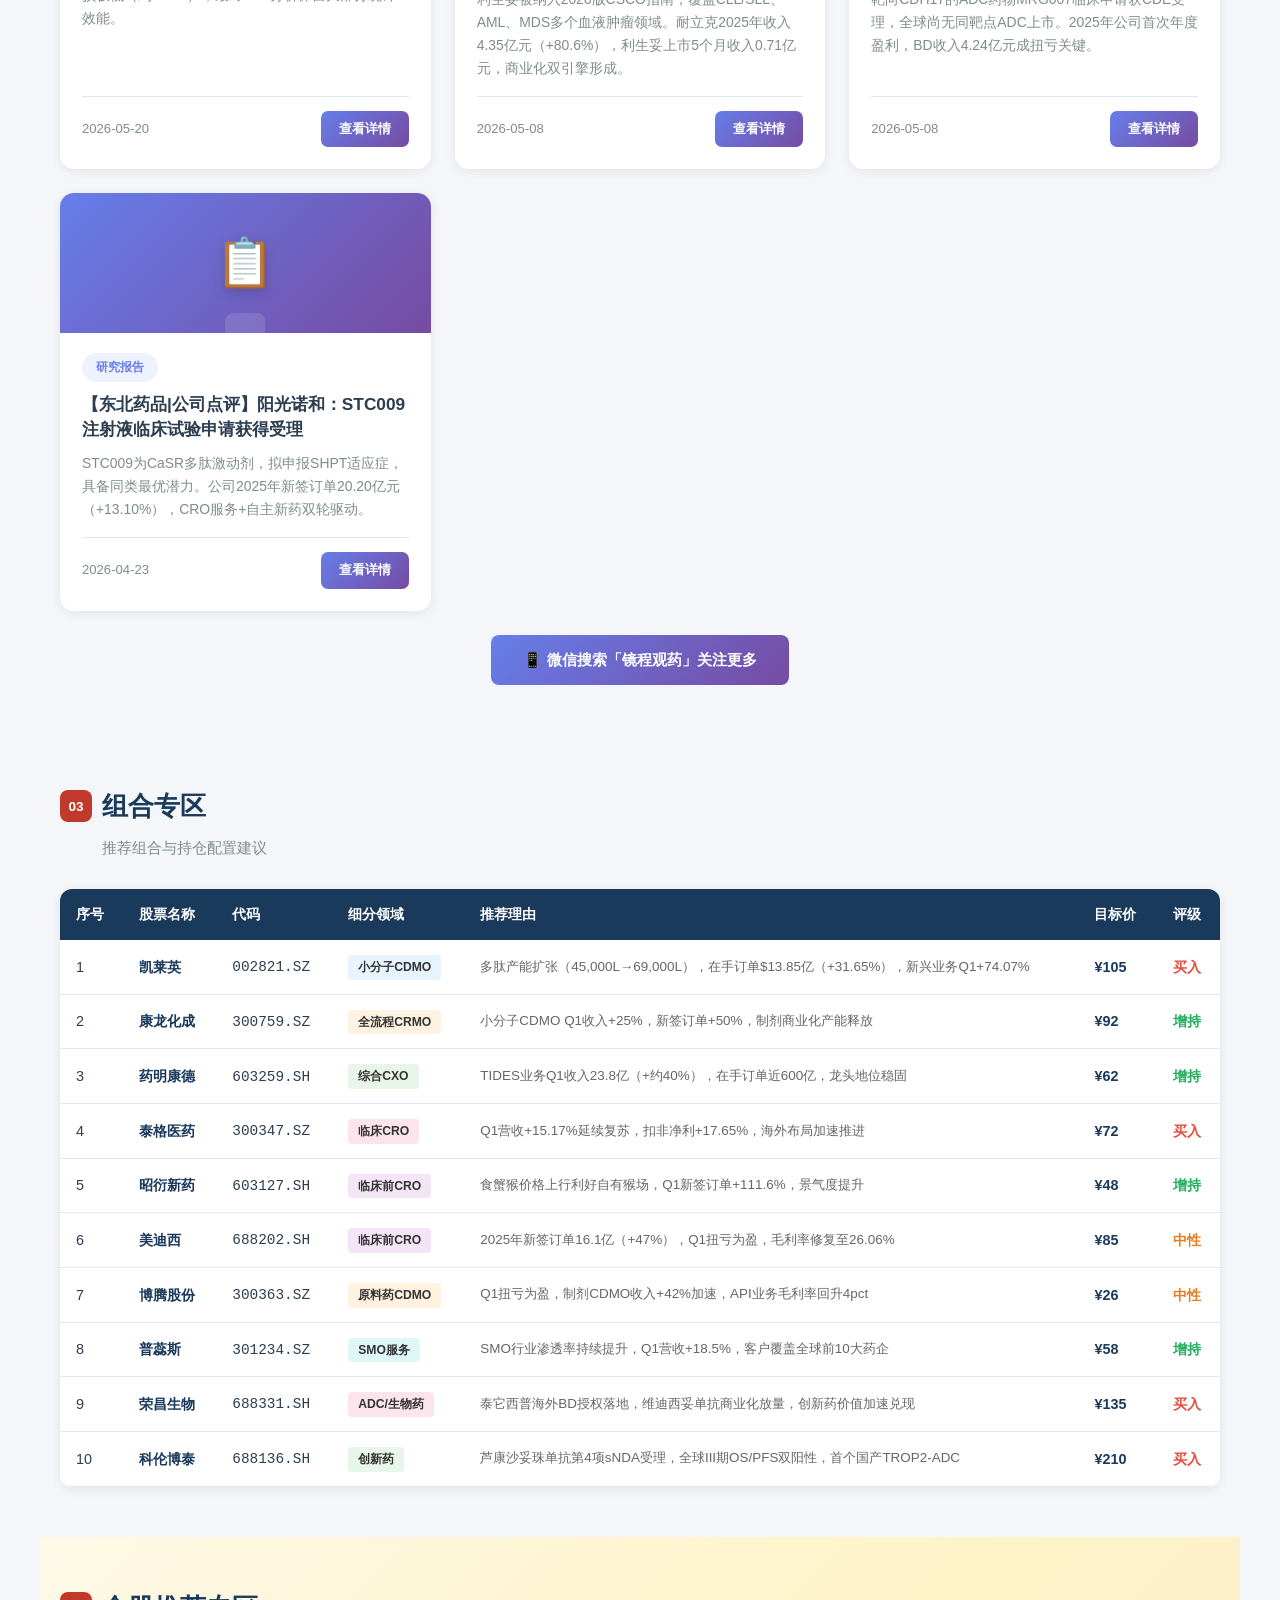
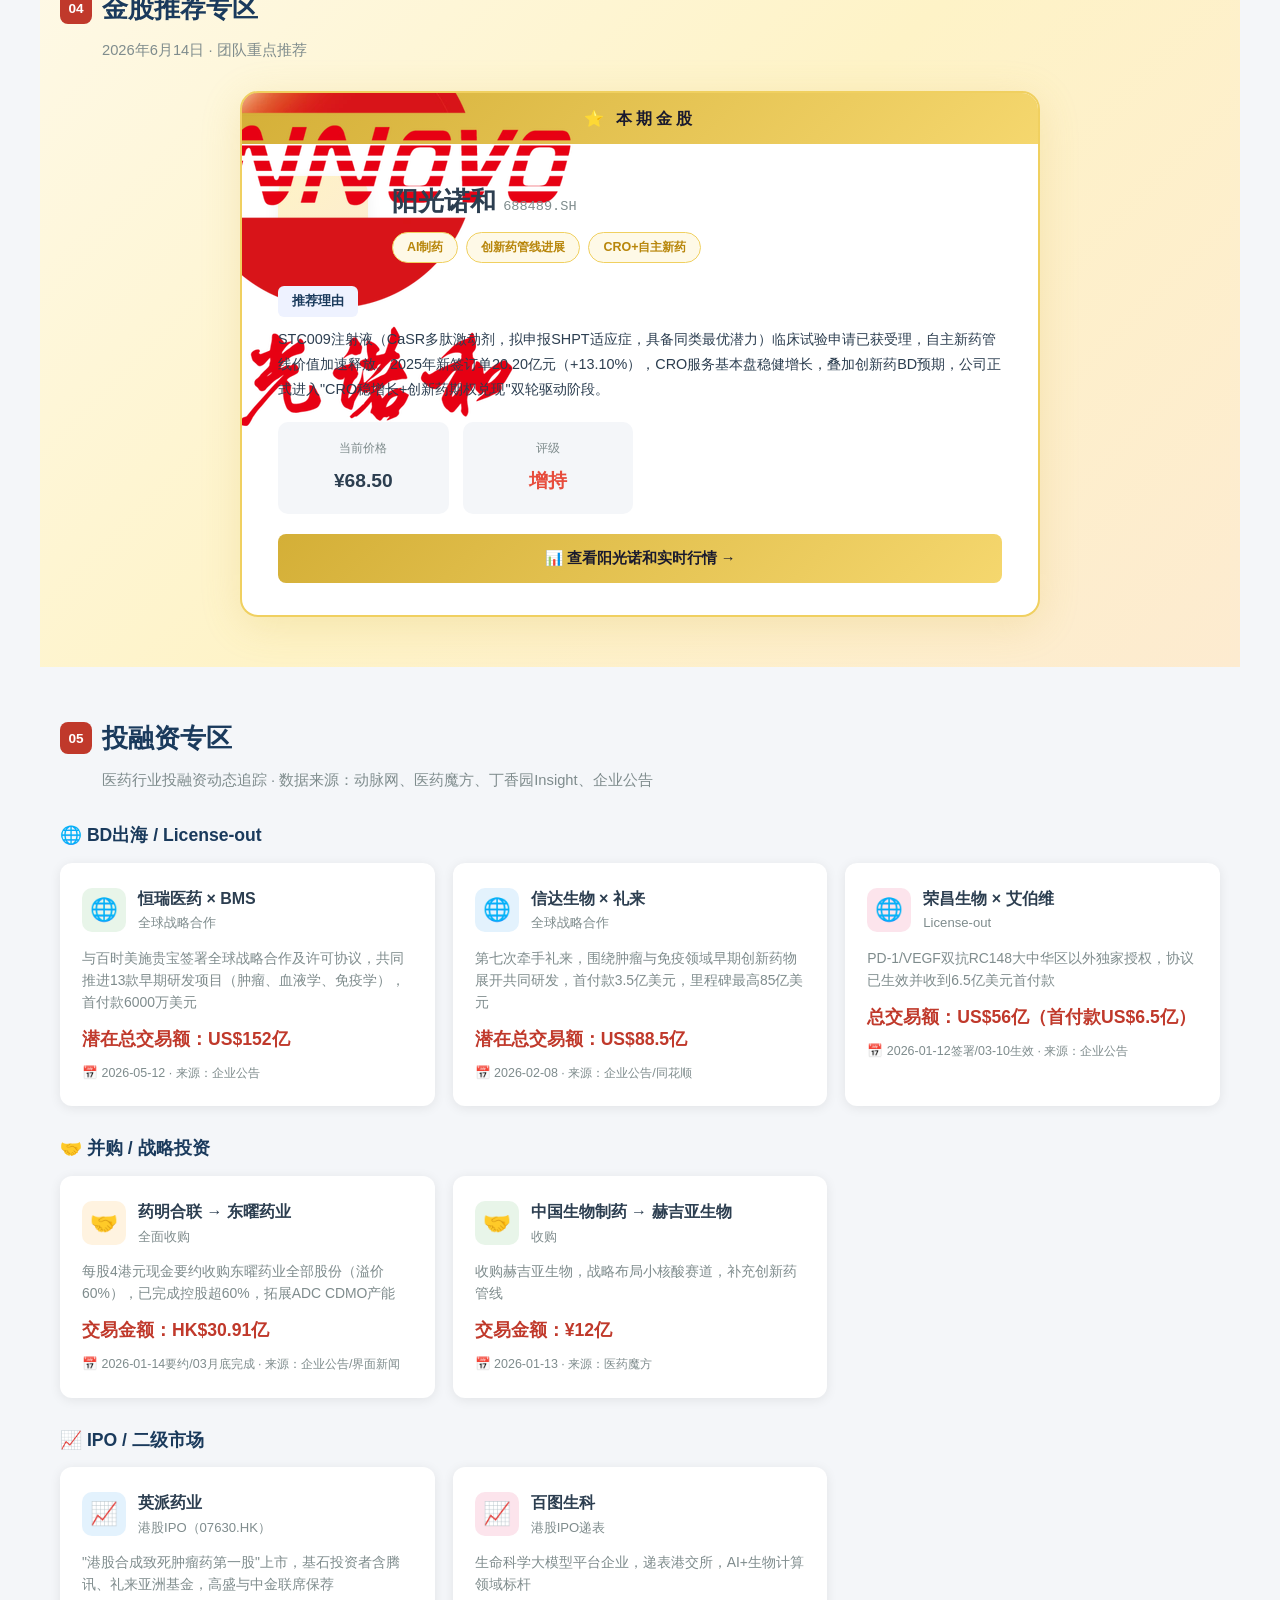
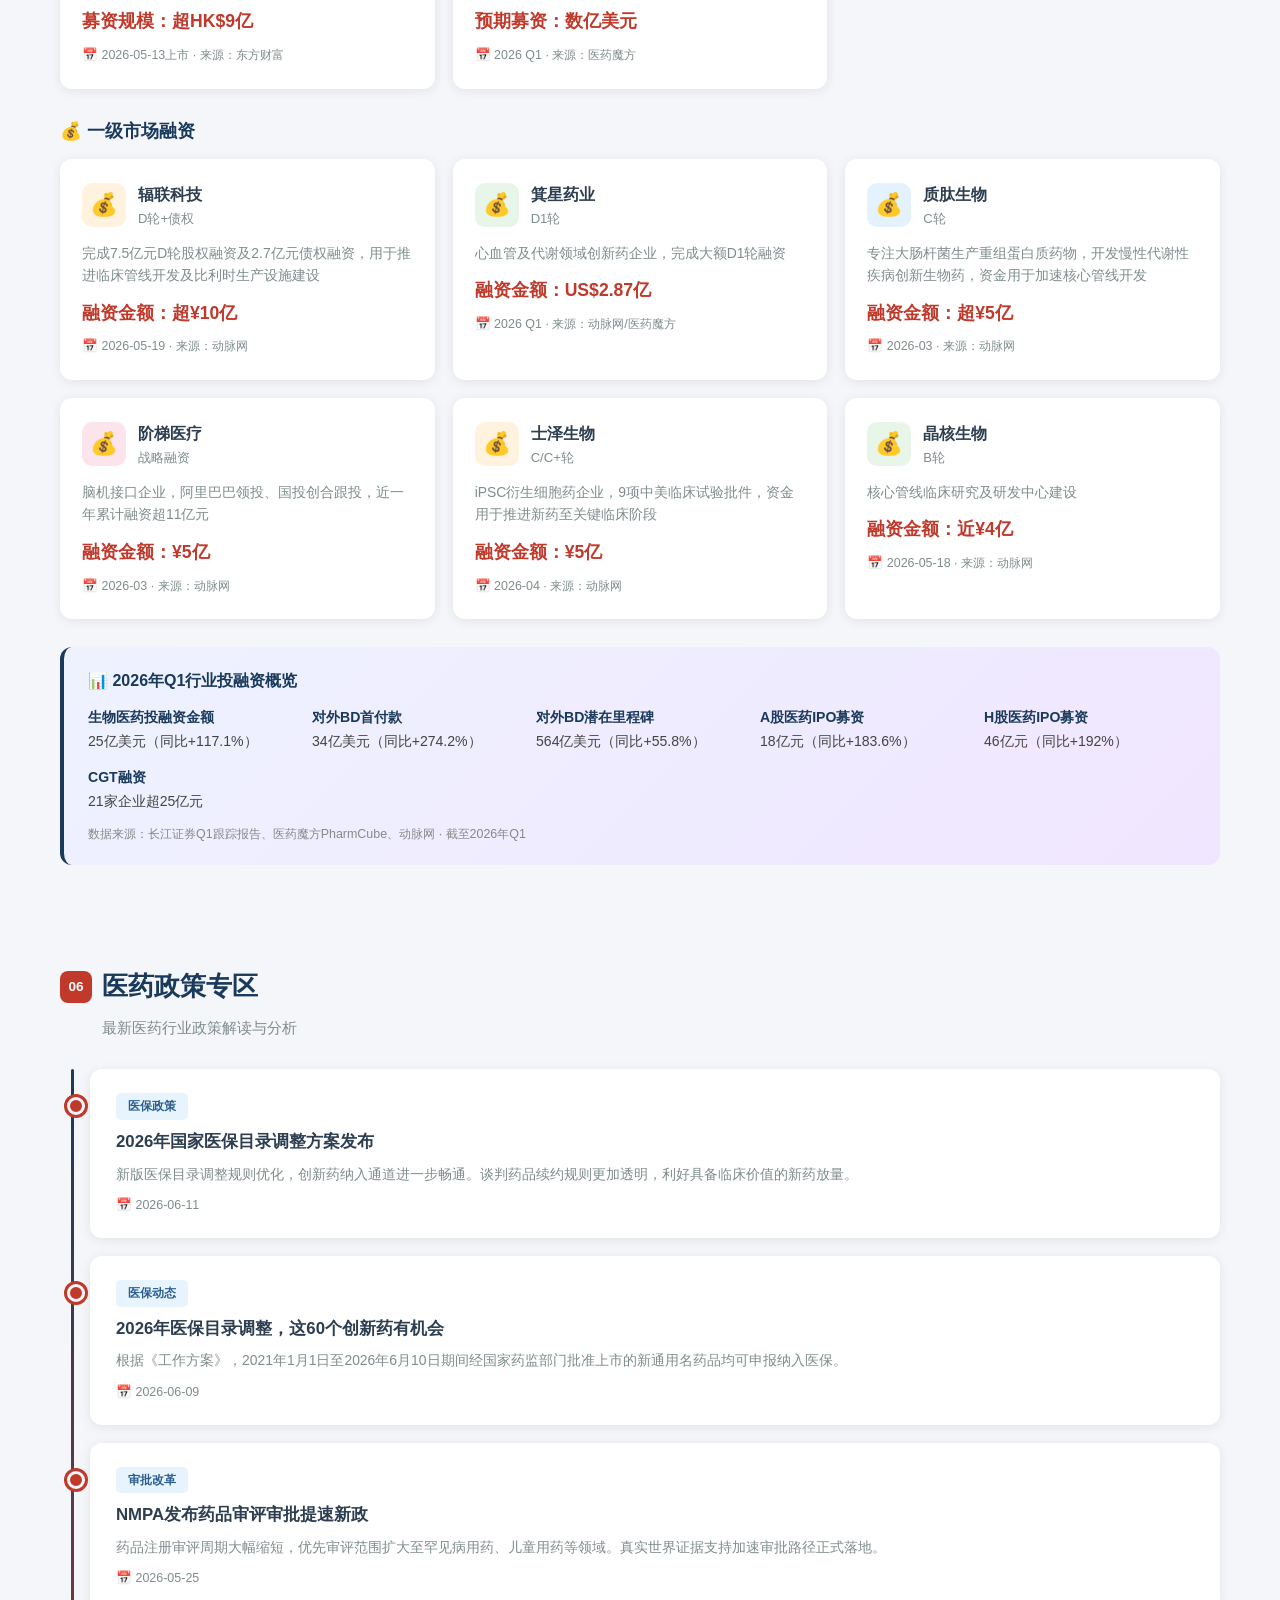
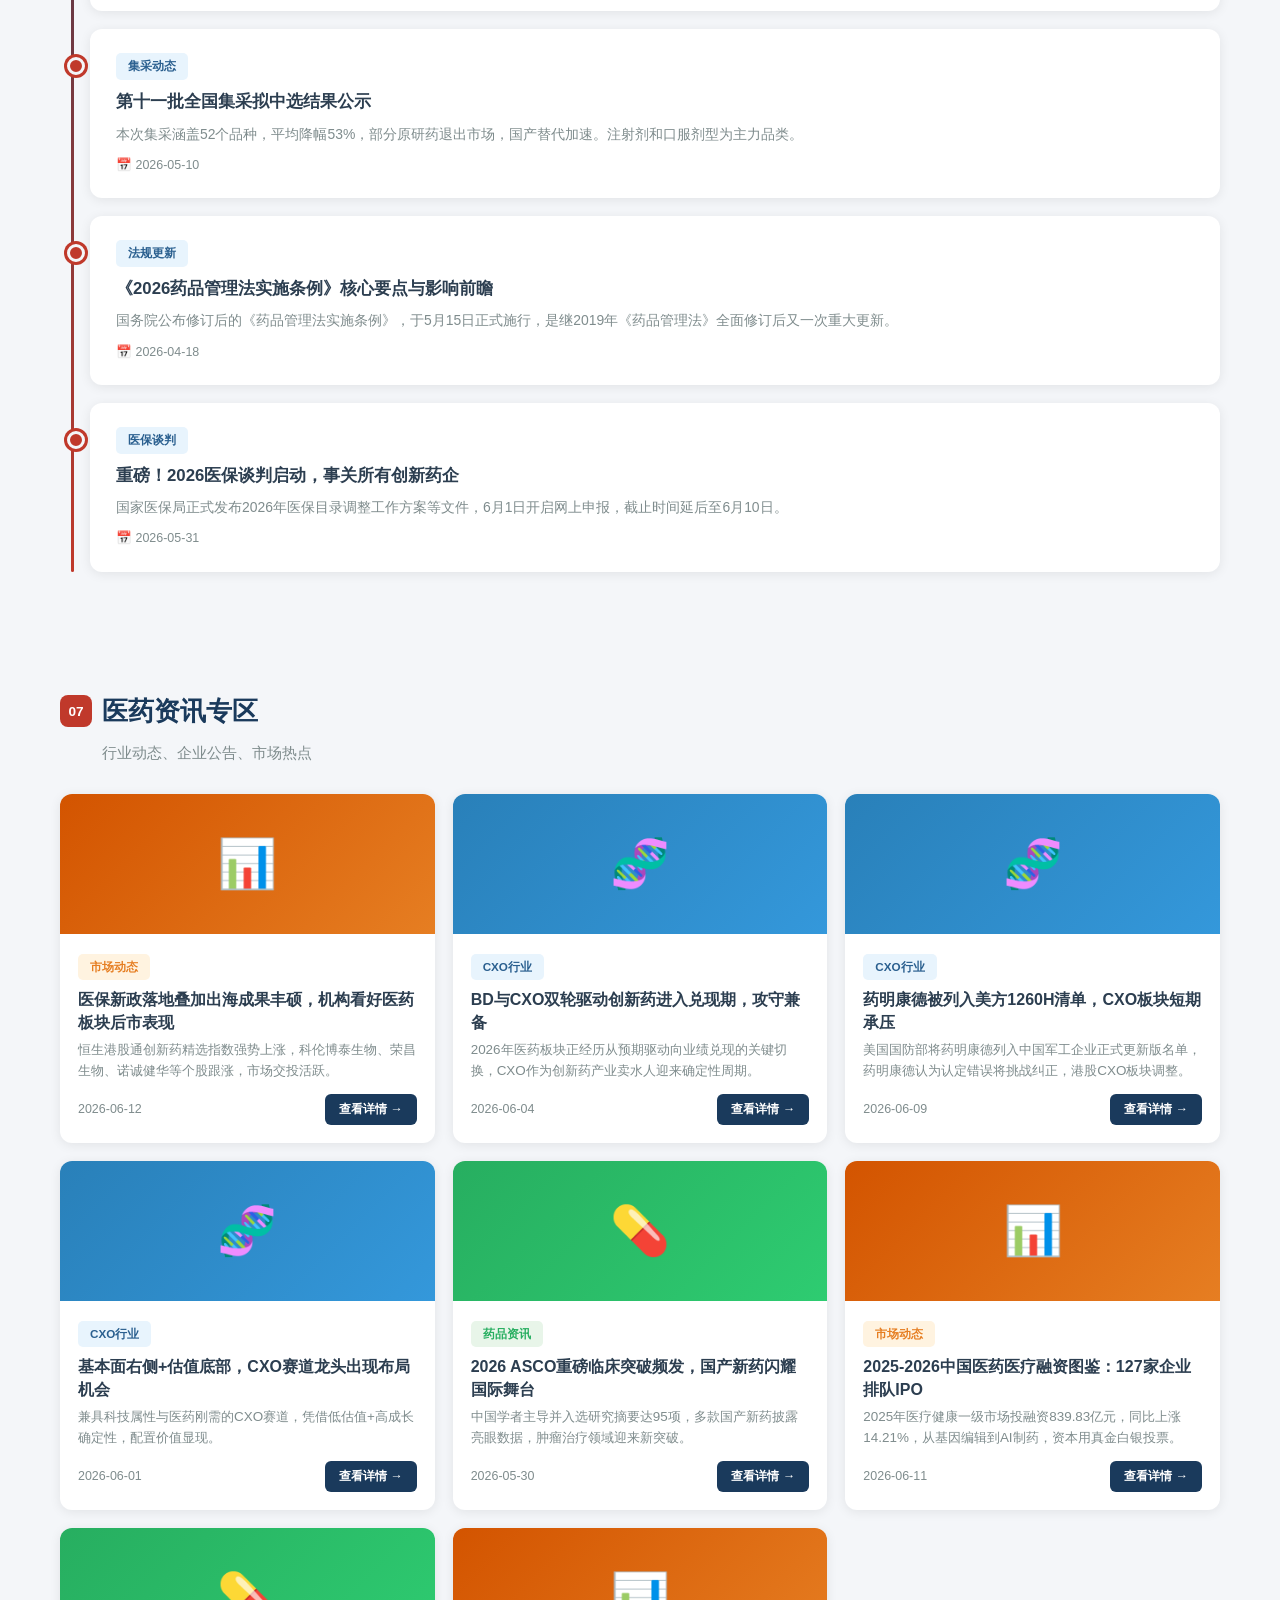
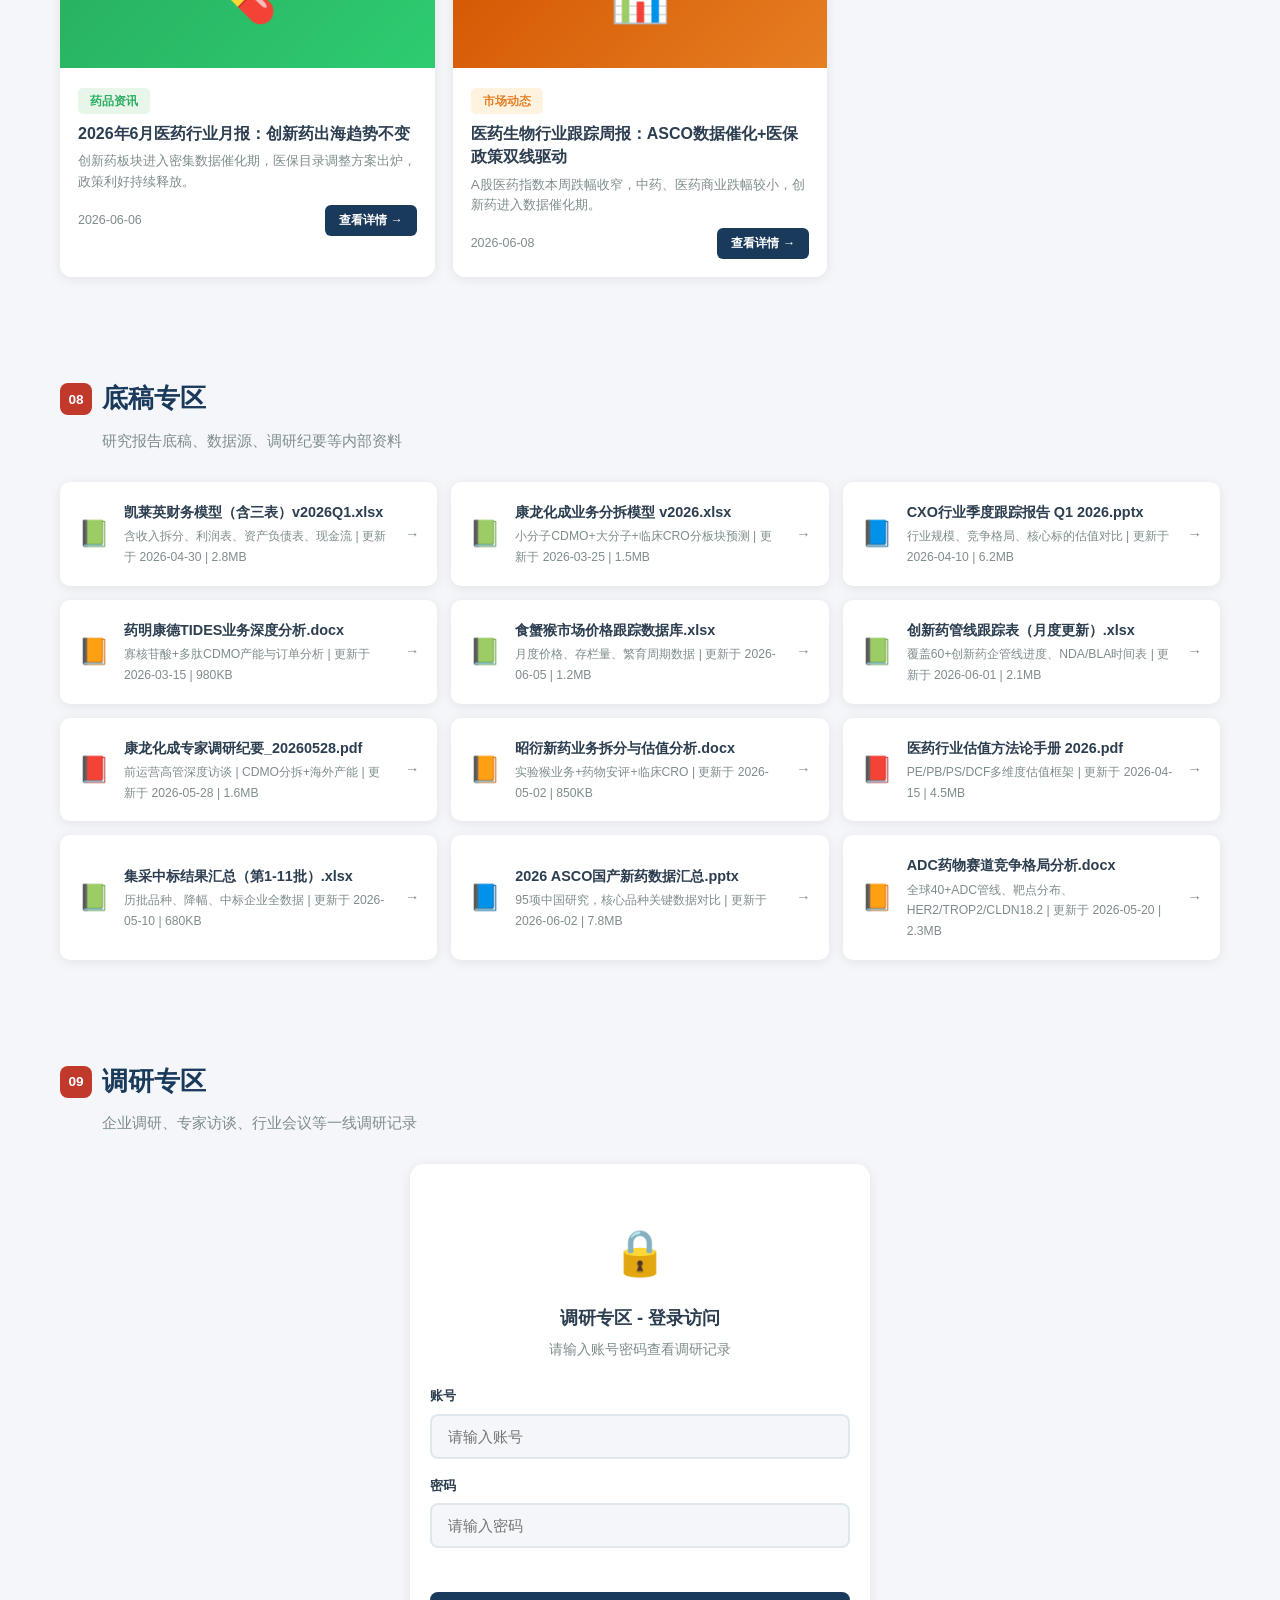
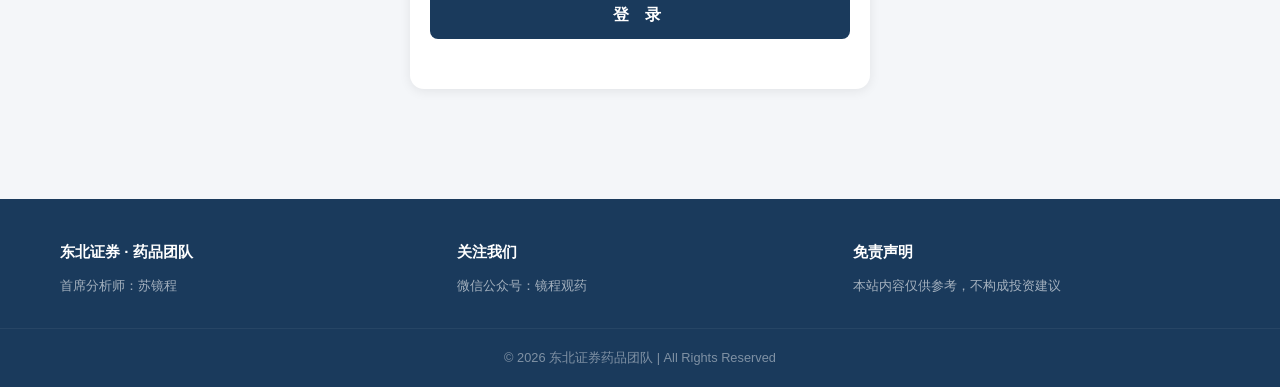
==== commit 0fb28af9: "????: ????LOGO??emoji??" ====
--- a/index.html
+++ b/index.html
@@ -306,7 +306,7 @@
             <div class="stockpick-hero">
                 <div class="stockpick-badge">⭐ 本期金股</div>
                 <div class="stockpick-main">
-                    <div class="stockpick-logo">🏥</div>
+                    <div class="stockpick-logo"><img src="sunnovo-logo.png" alt="阳光诺和" /></div>
                     <div class="stockpick-info">
                         <h3 class="stockpick-name">阳光诺和 <code style="font-size:0.85rem;font-weight:400;color:var(--text-light);">688489.SH</code></h3>
                         <div class="stockpick-tags">
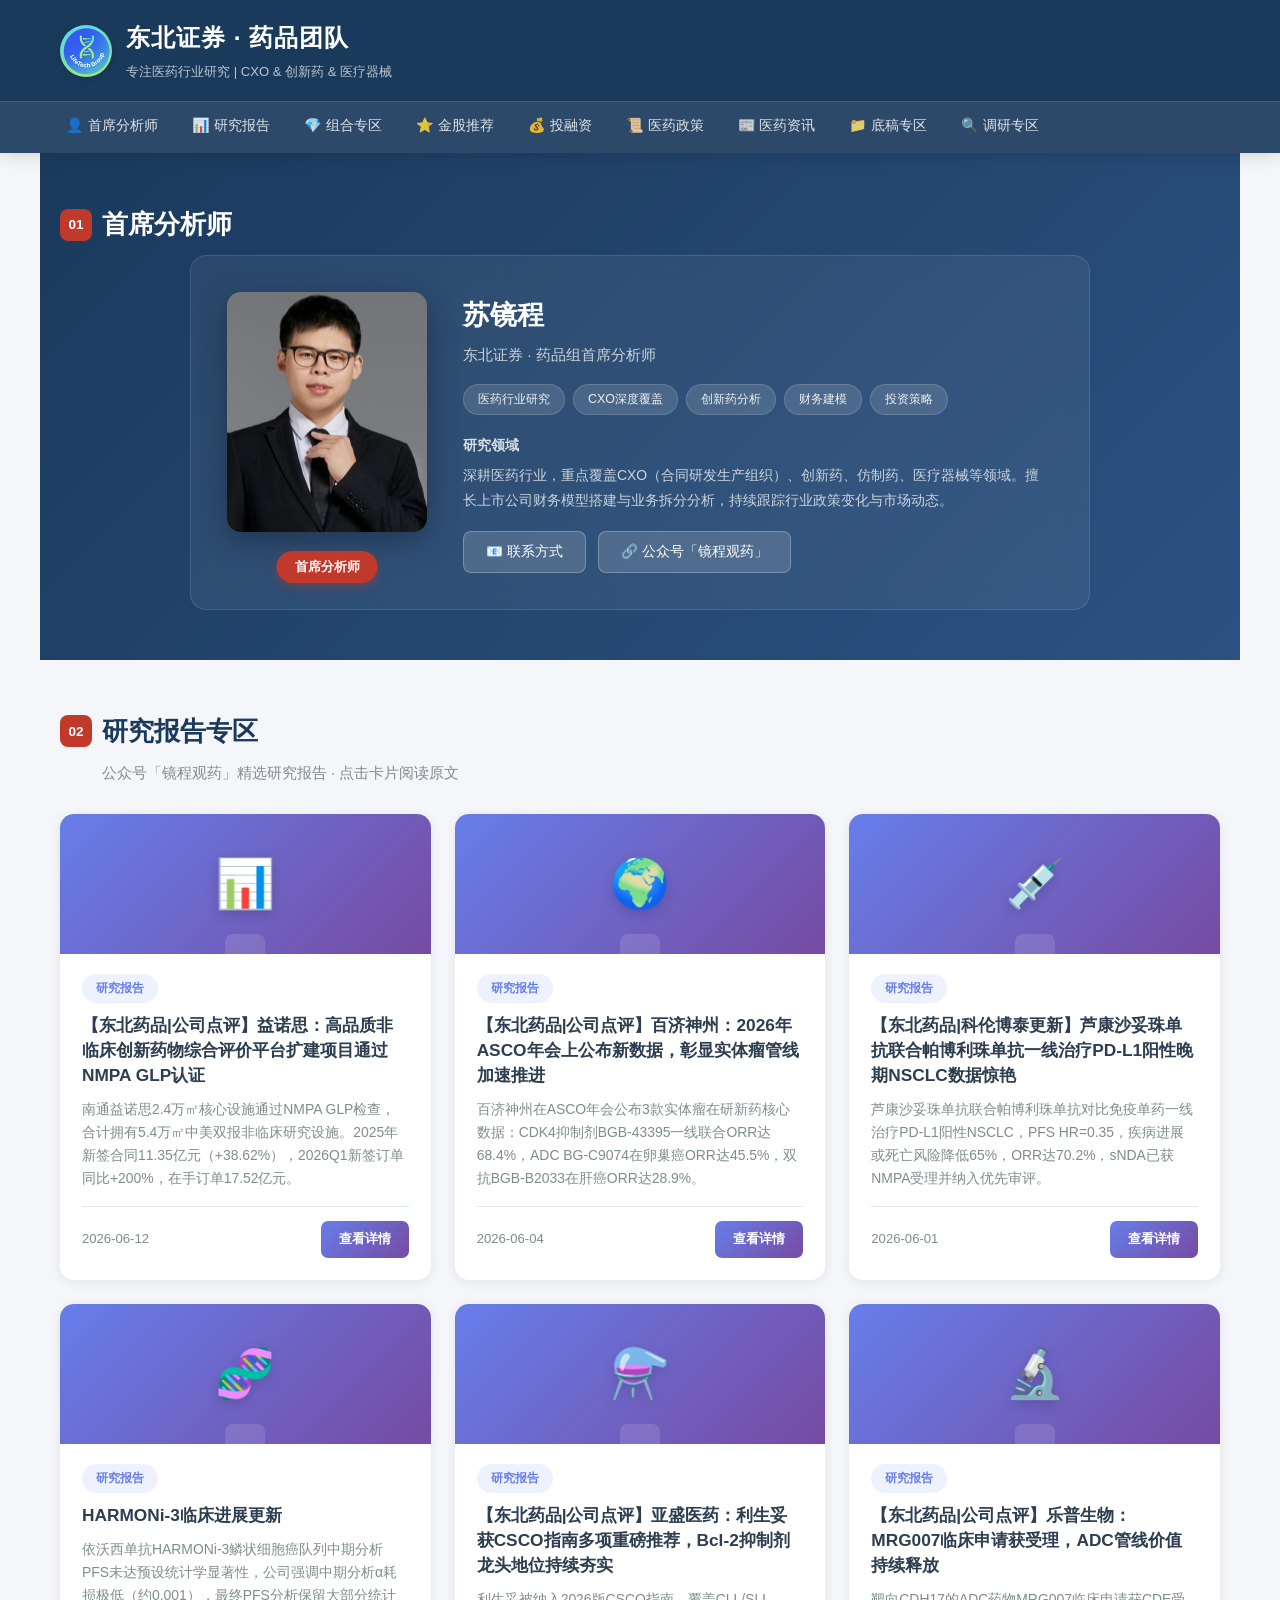
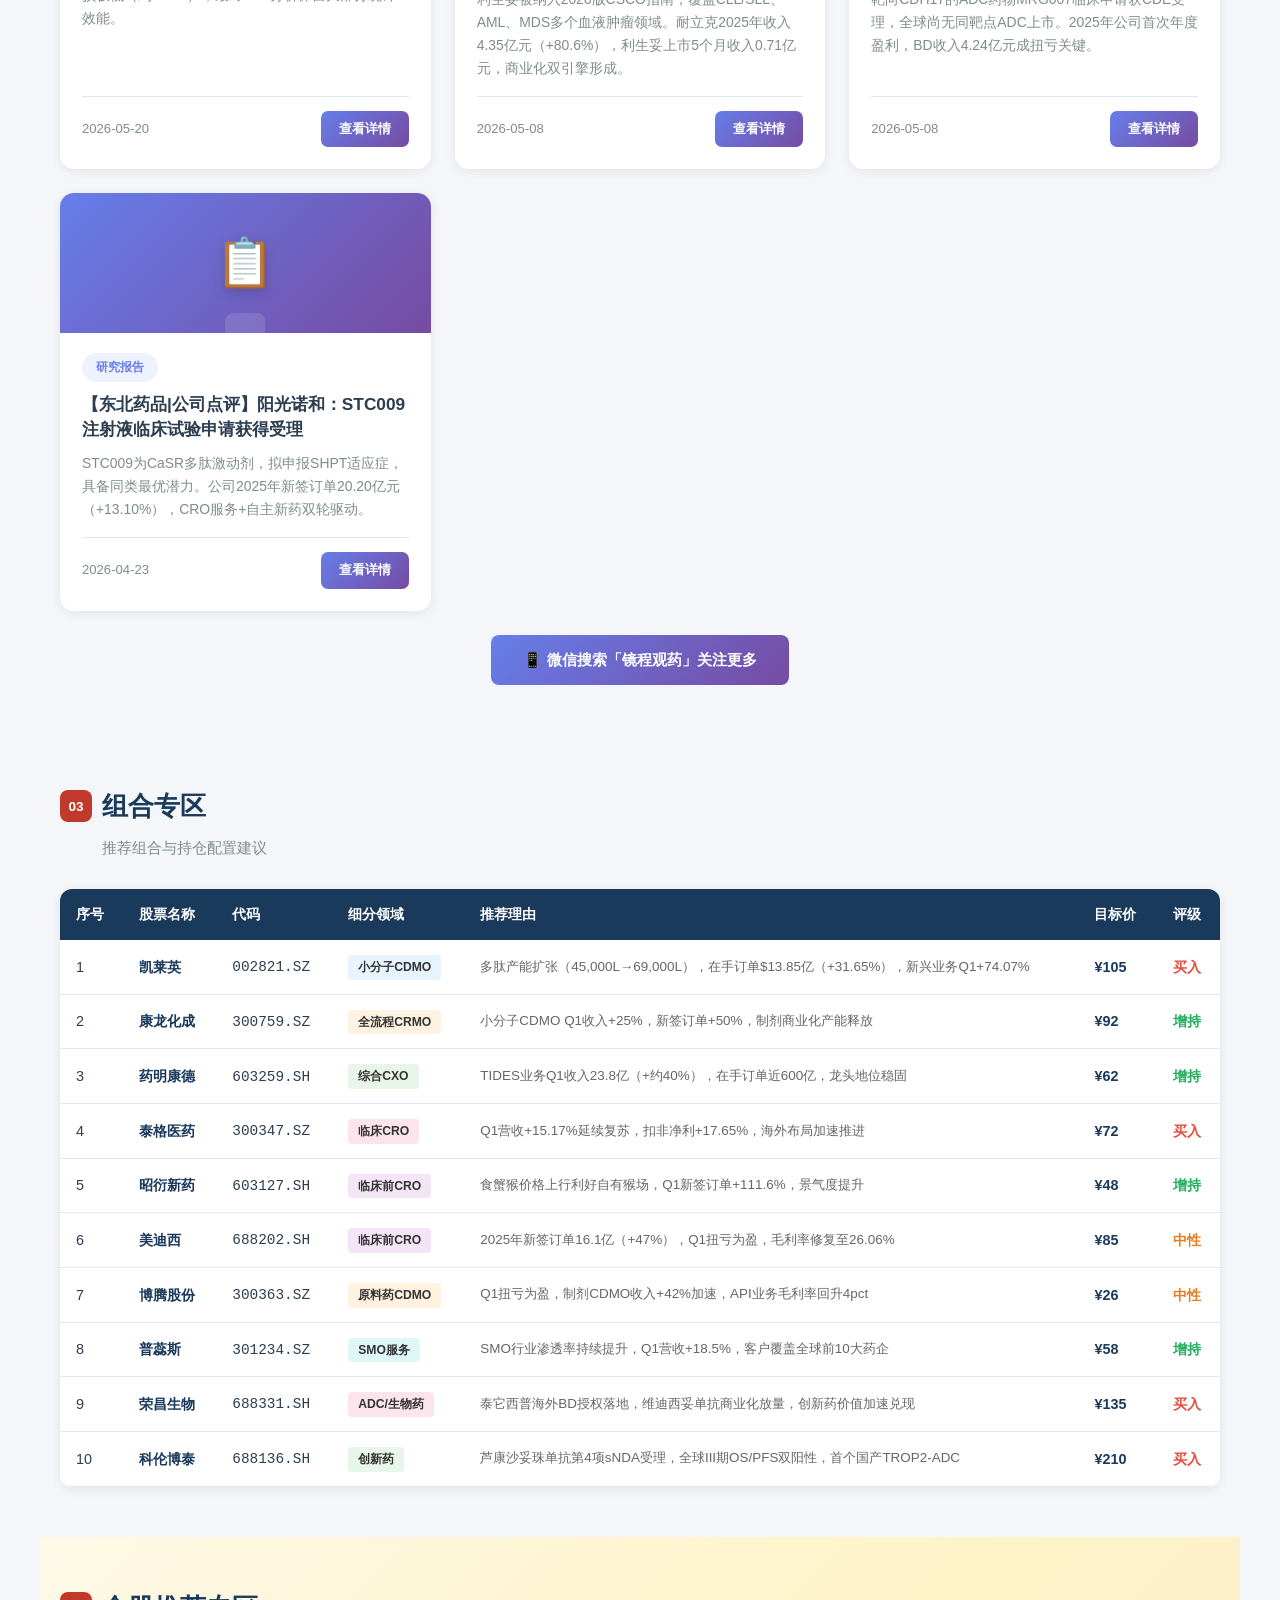
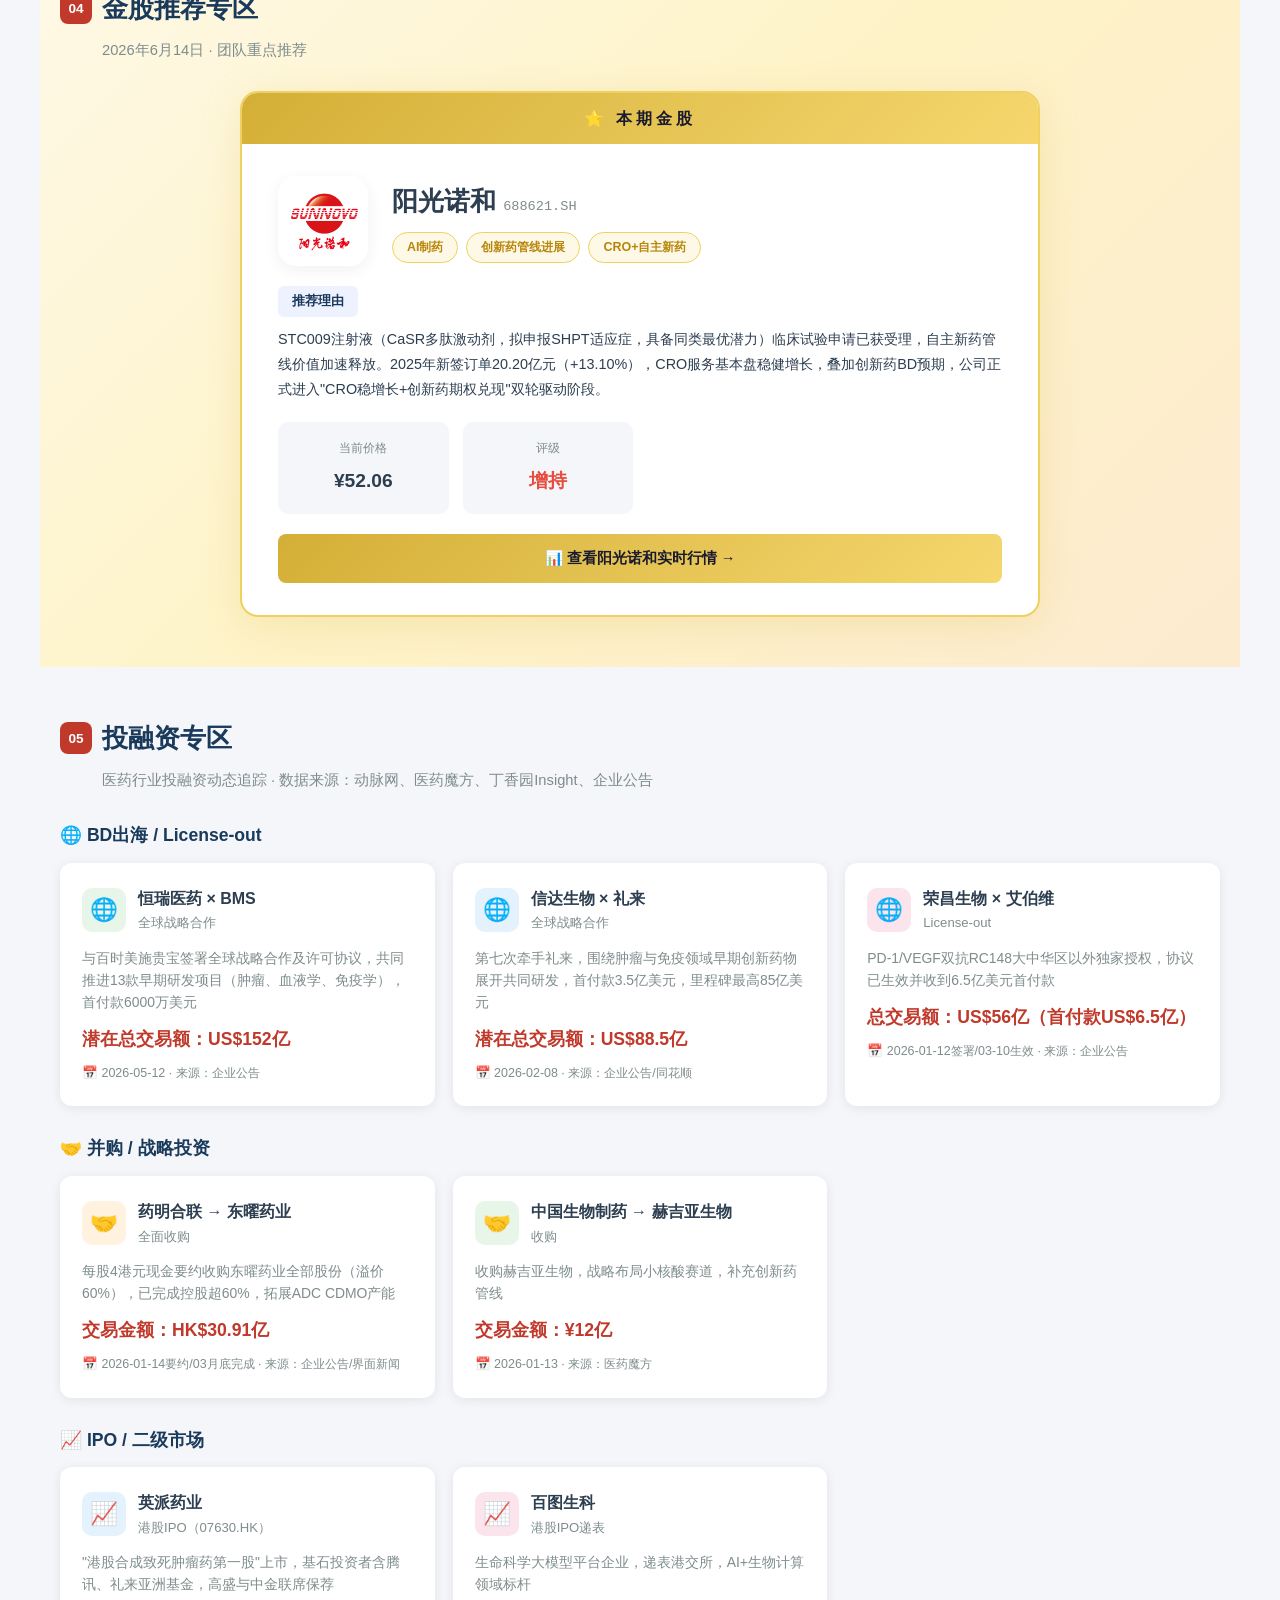
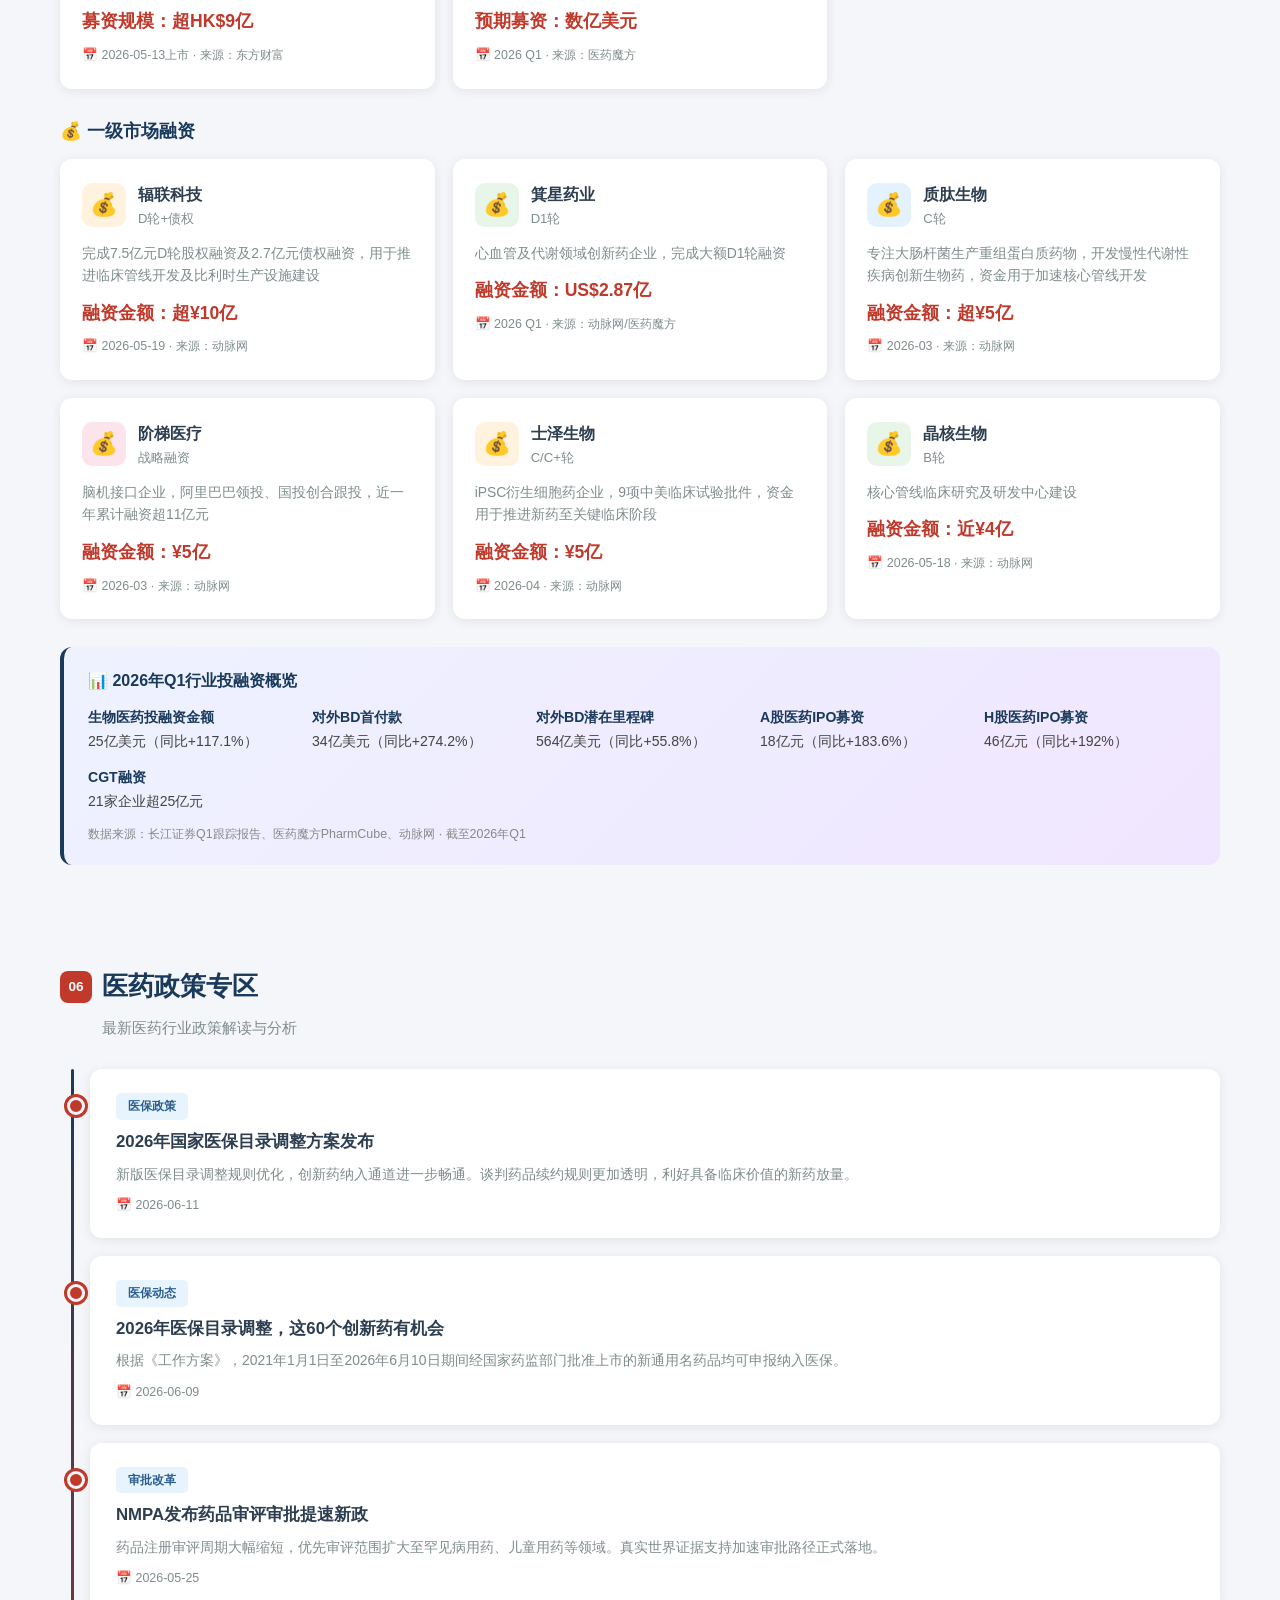
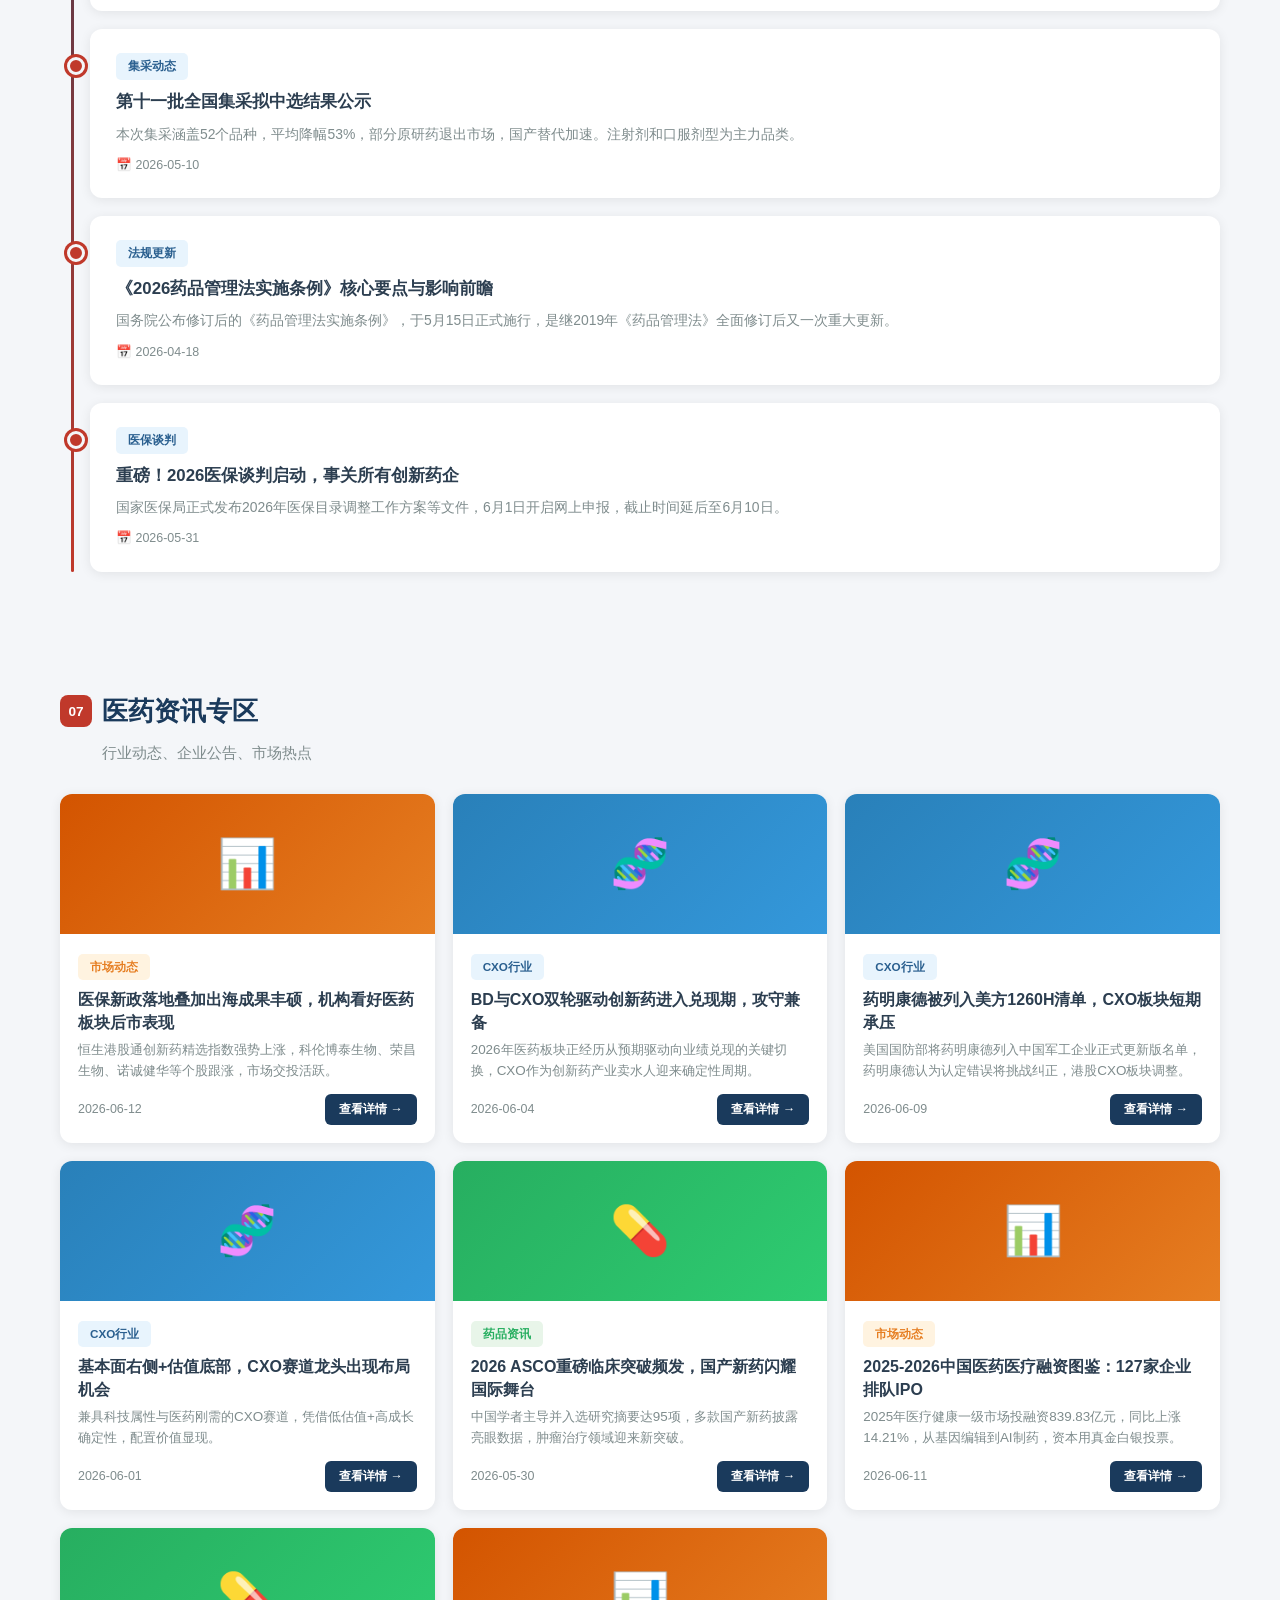
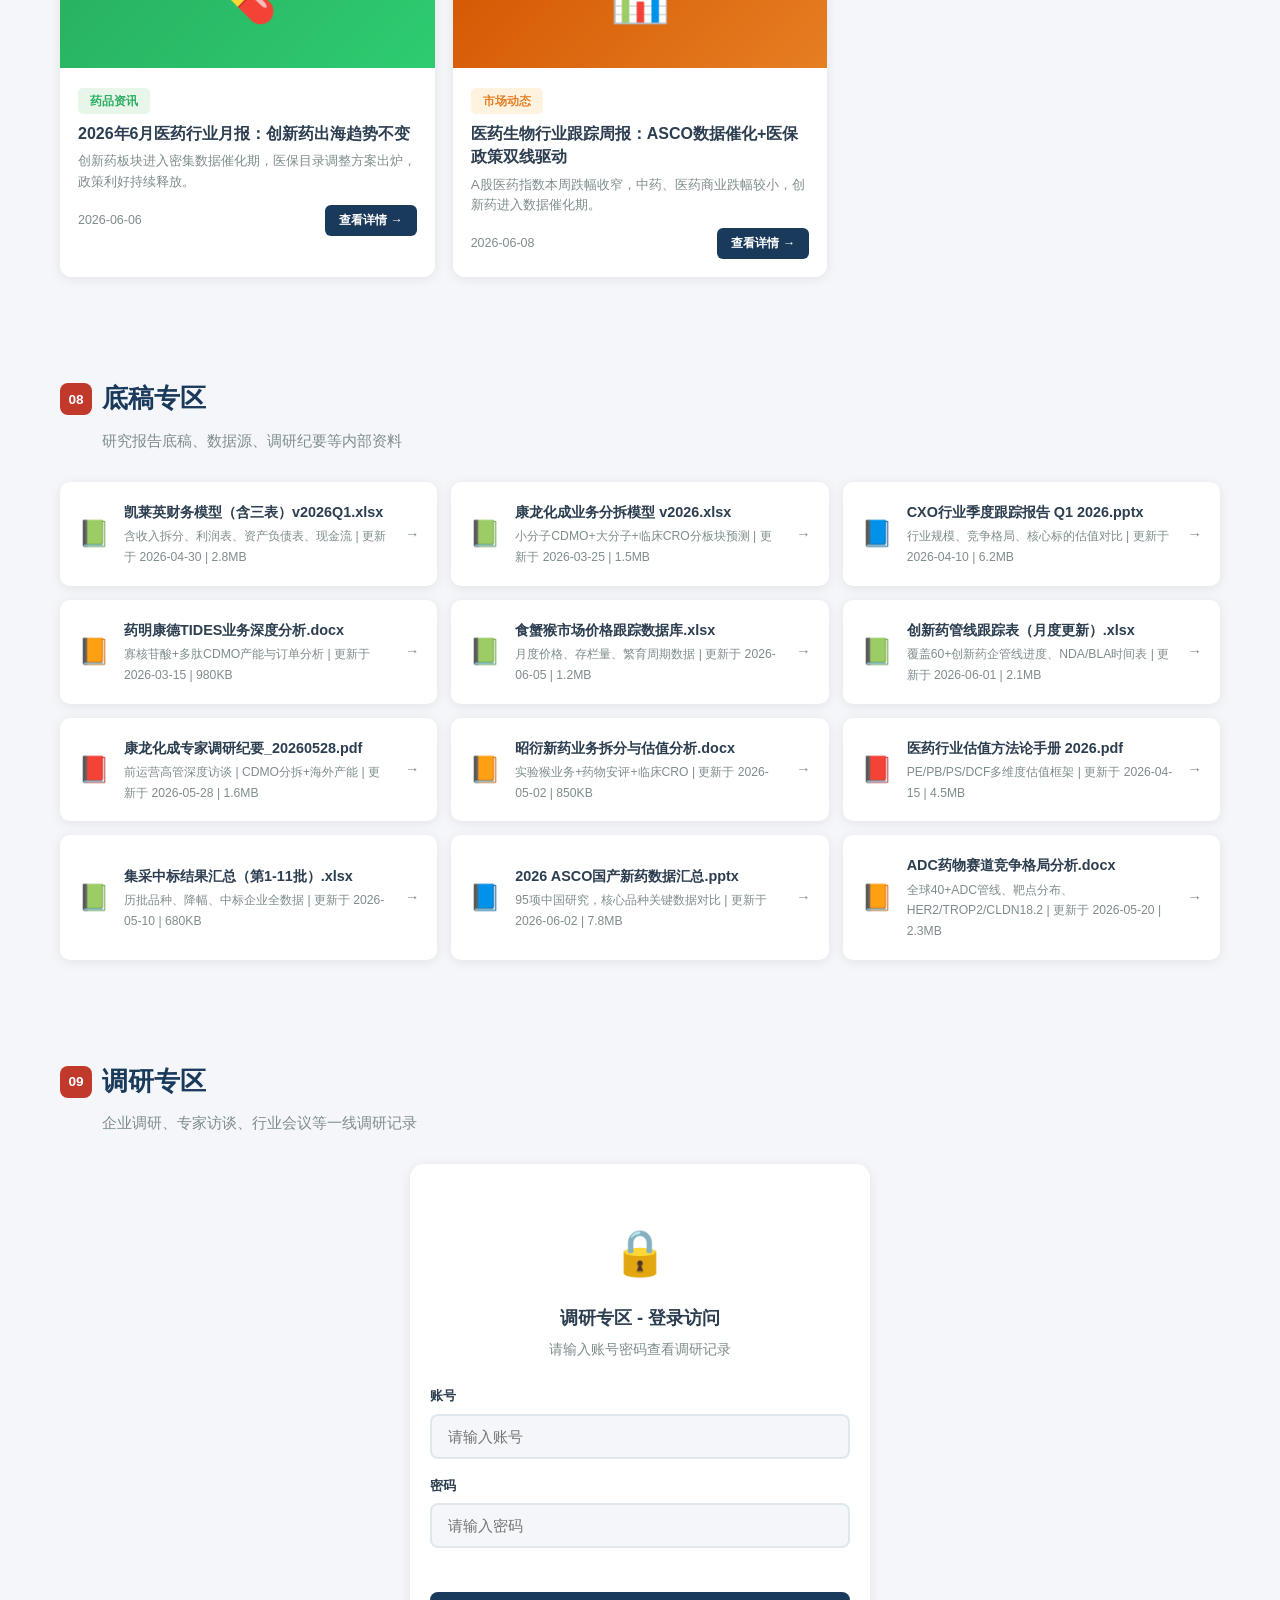
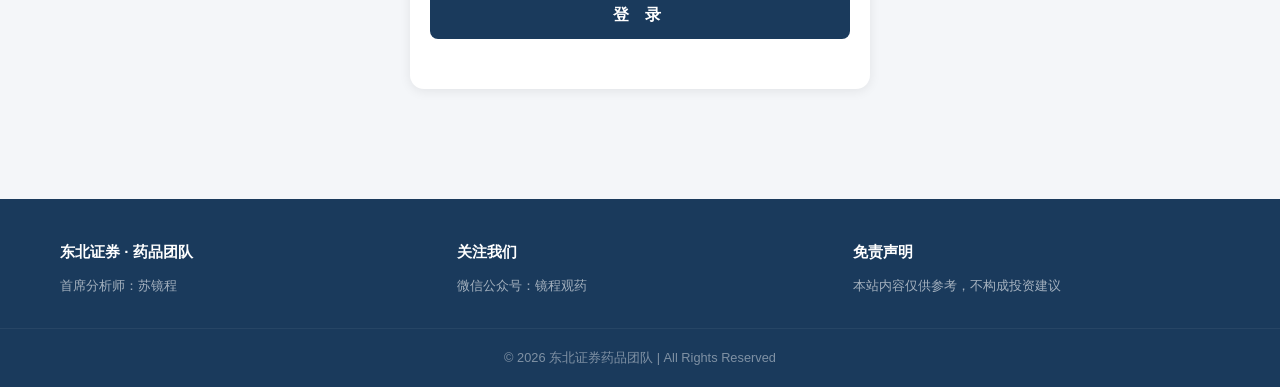
==== commit 1684f9a2: "fix: 更新阳光诺和股票代码688489→688621及股价68.50→52.06" ====
--- a/index.html
+++ b/index.html
@@ -308,7 +308,7 @@
                 <div class="stockpick-main">
                     <div class="stockpick-logo"><img src="sunnovo-logo.png" alt="阳光诺和" /></div>
                     <div class="stockpick-info">
-                        <h3 class="stockpick-name">阳光诺和 <code style="font-size:0.85rem;font-weight:400;color:var(--text-light);">688489.SH</code></h3>
+                        <h3 class="stockpick-name">阳光诺和 <code style="font-size:0.85rem;font-weight:400;color:var(--text-light);">688621.SH</code></h3>
                         <div class="stockpick-tags">
                             <span class="tag">AI制药</span>
                             <span class="tag">创新药管线进展</span>
@@ -326,14 +326,14 @@
                     <div class="stockpick-metrics">
                         <div class="sp-metric">
                             <span class="sp-m-label">当前价格</span>
-                            <span class="sp-m-value">¥68.50</span>
+                            <span class="sp-m-value">¥52.06</span>
                         </div>
                         <div class="sp-metric">
                             <span class="sp-m-label">评级</span>
                             <span class="sp-m-value" style="color:var(--red);">增持</span>
                         </div>
                     </div>
-                    <a href="https://data.eastmoney.com/stockdata/688489.html" target="_blank" rel="noopener" class="stockpick-link">📊 查看阳光诺和实时行情 →</a>
+                    <a href="https://data.eastmoney.com/stockdata/688621.html" target="_blank" rel="noopener" class="stockpick-link">📊 查看阳光诺和实时行情 →</a>
                 </div>
             </div>
         </section>
--- a/style.css
+++ b/style.css
@@ -381,8 +381,7 @@
     padding: 32px 36px 20px;
 }
 .stockpick-logo {
-    font-size: 3.8rem;
-    background: linear-gradient(135deg, #fef3c7, #fdebd0);
+    background: #fff;
     width: 90px;
     height: 90px;
     display: flex;
@@ -390,6 +389,12 @@
     justify-content: center;
     border-radius: 18px;
     box-shadow: 0 4px 16px rgba(0,0,0,0.06);
+    overflow: hidden;
+}
+.stockpick-logo img {
+    width: 100%;
+    height: 100%;
+    object-fit: contain;
     flex-shrink: 0;
 }
 .stockpick-info { flex: 1; }
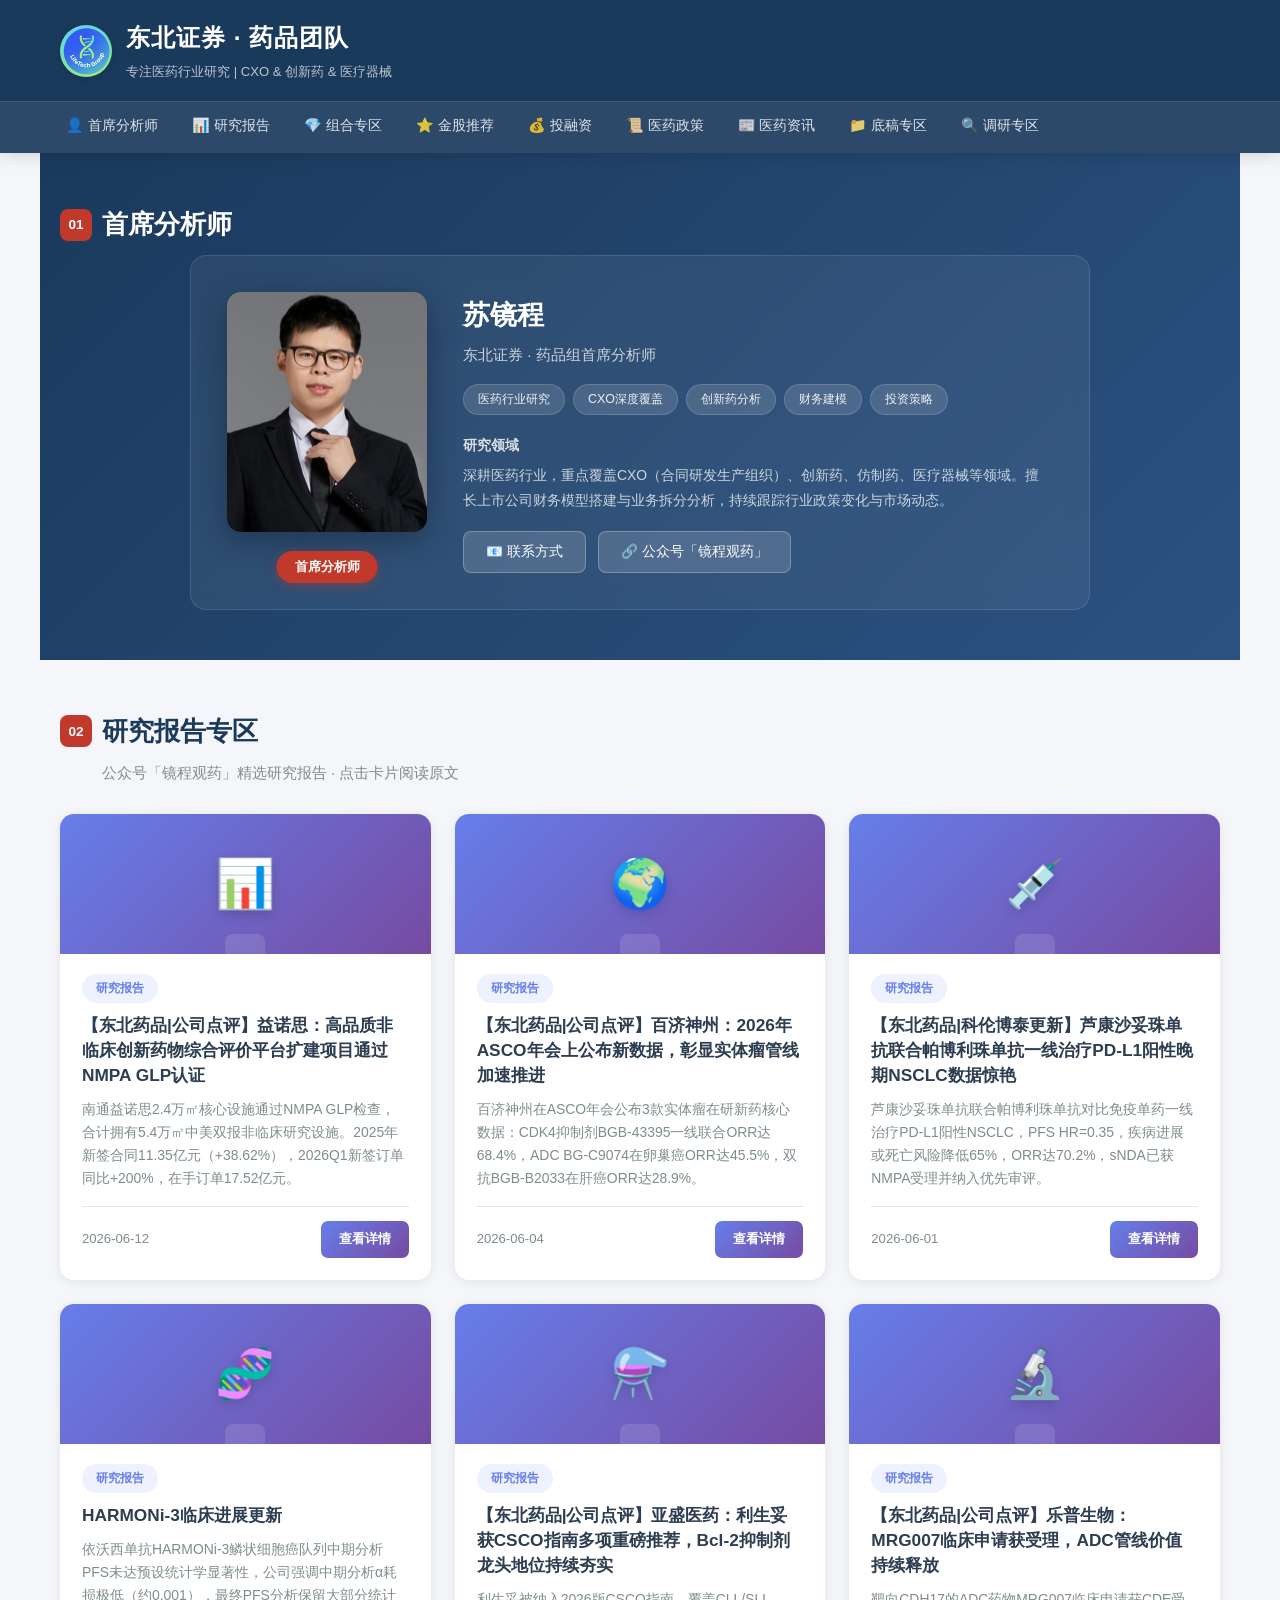
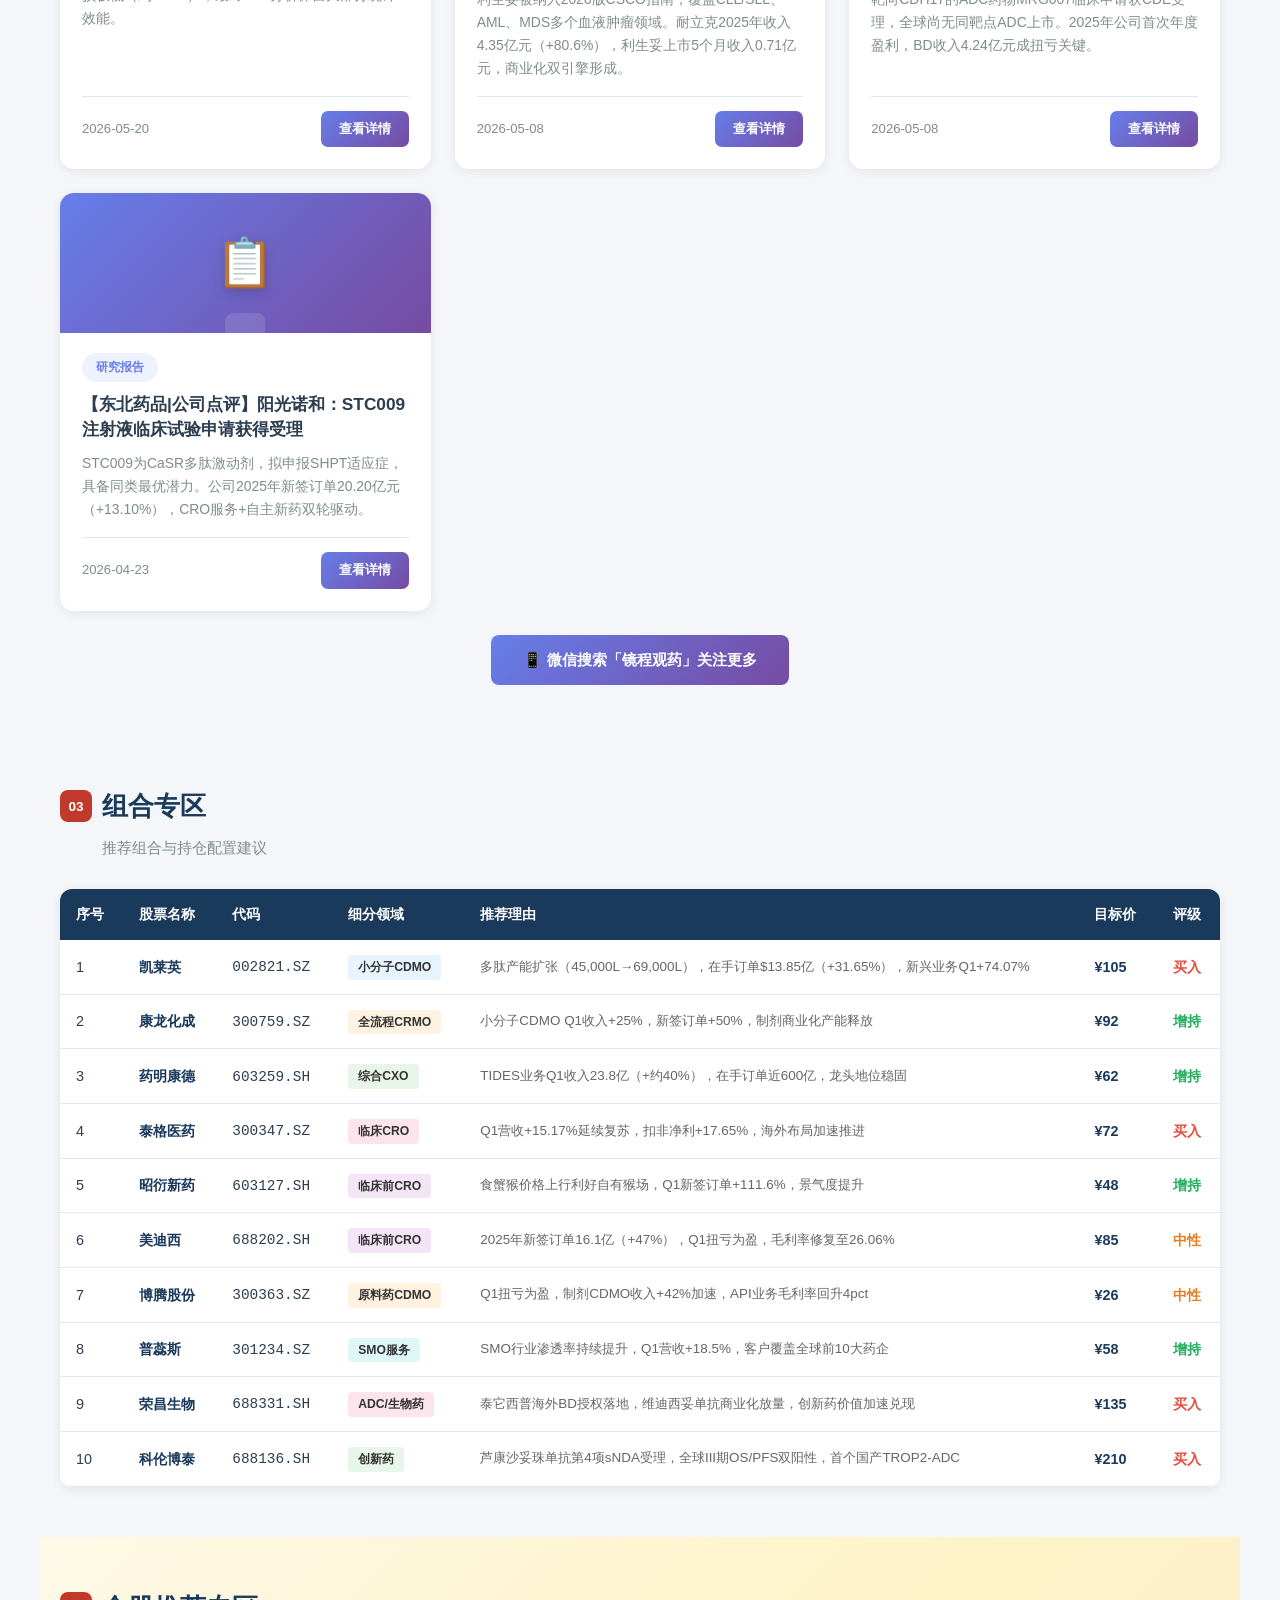
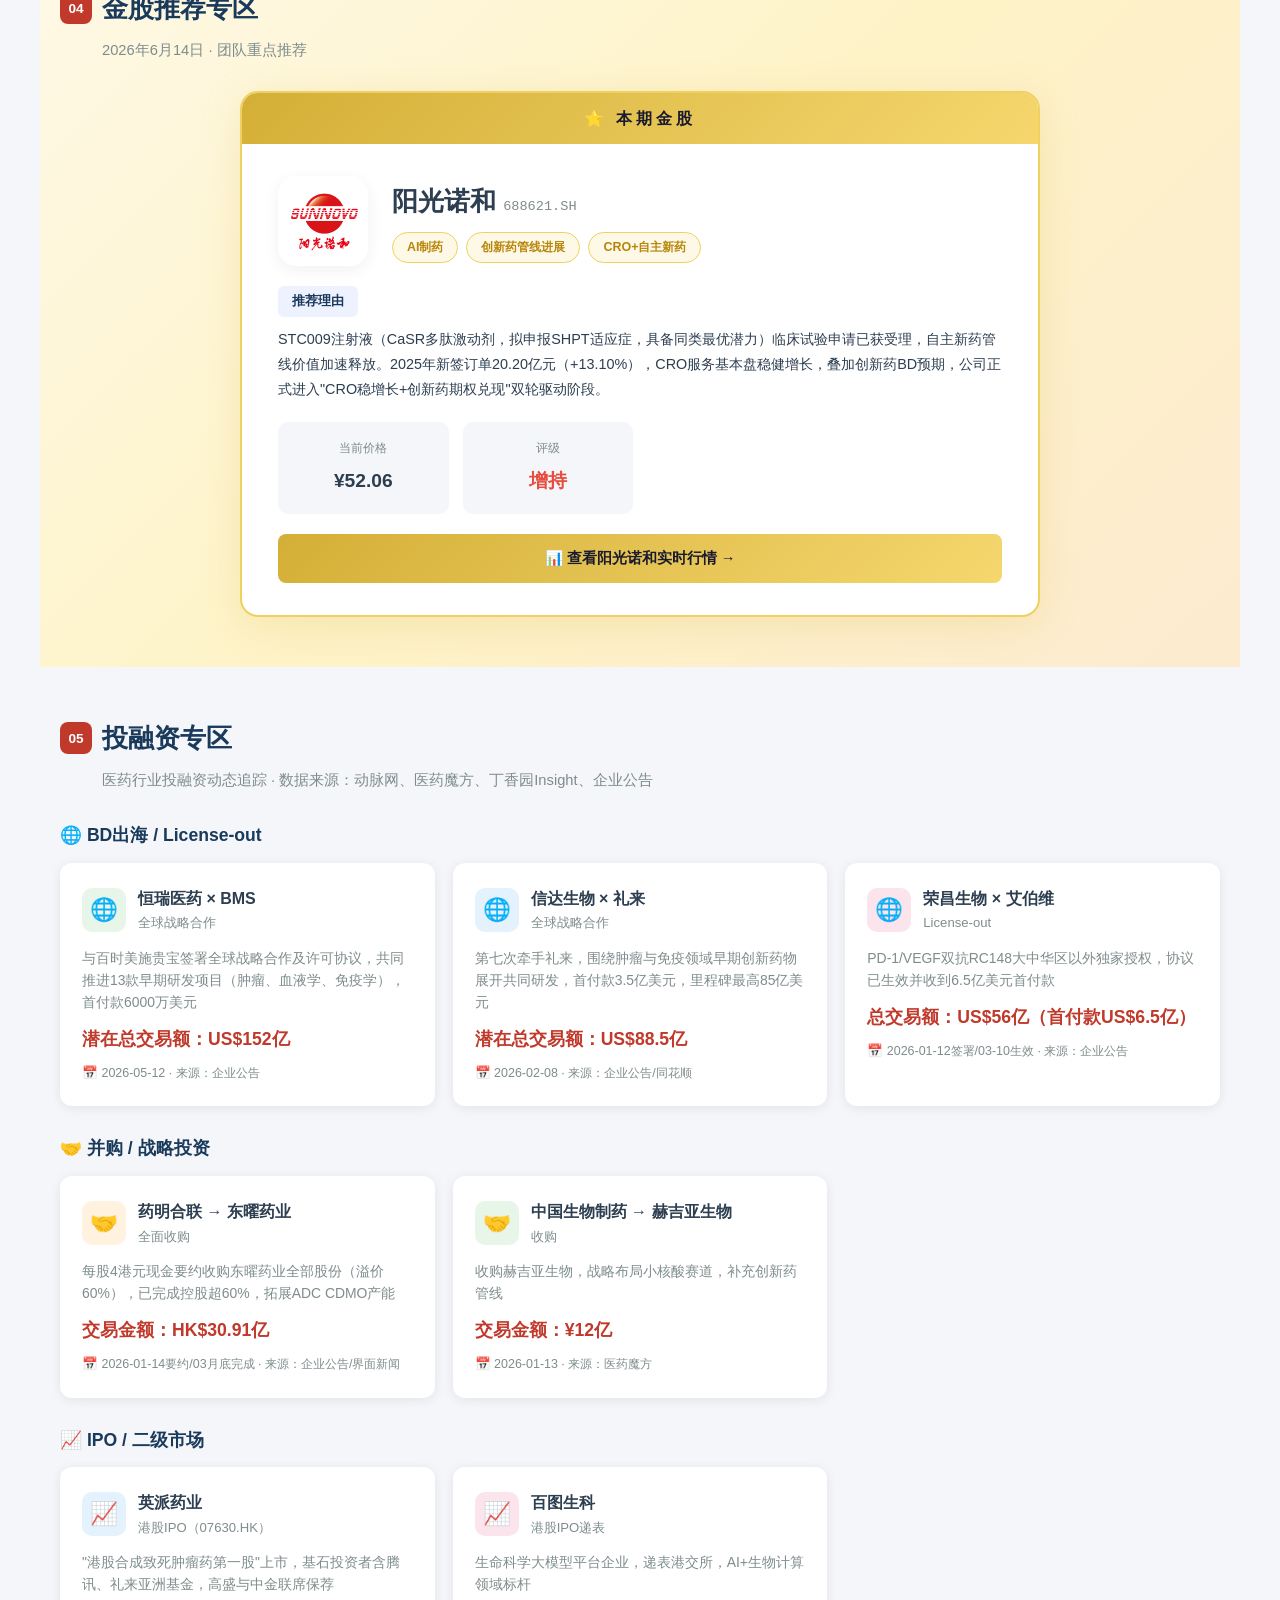
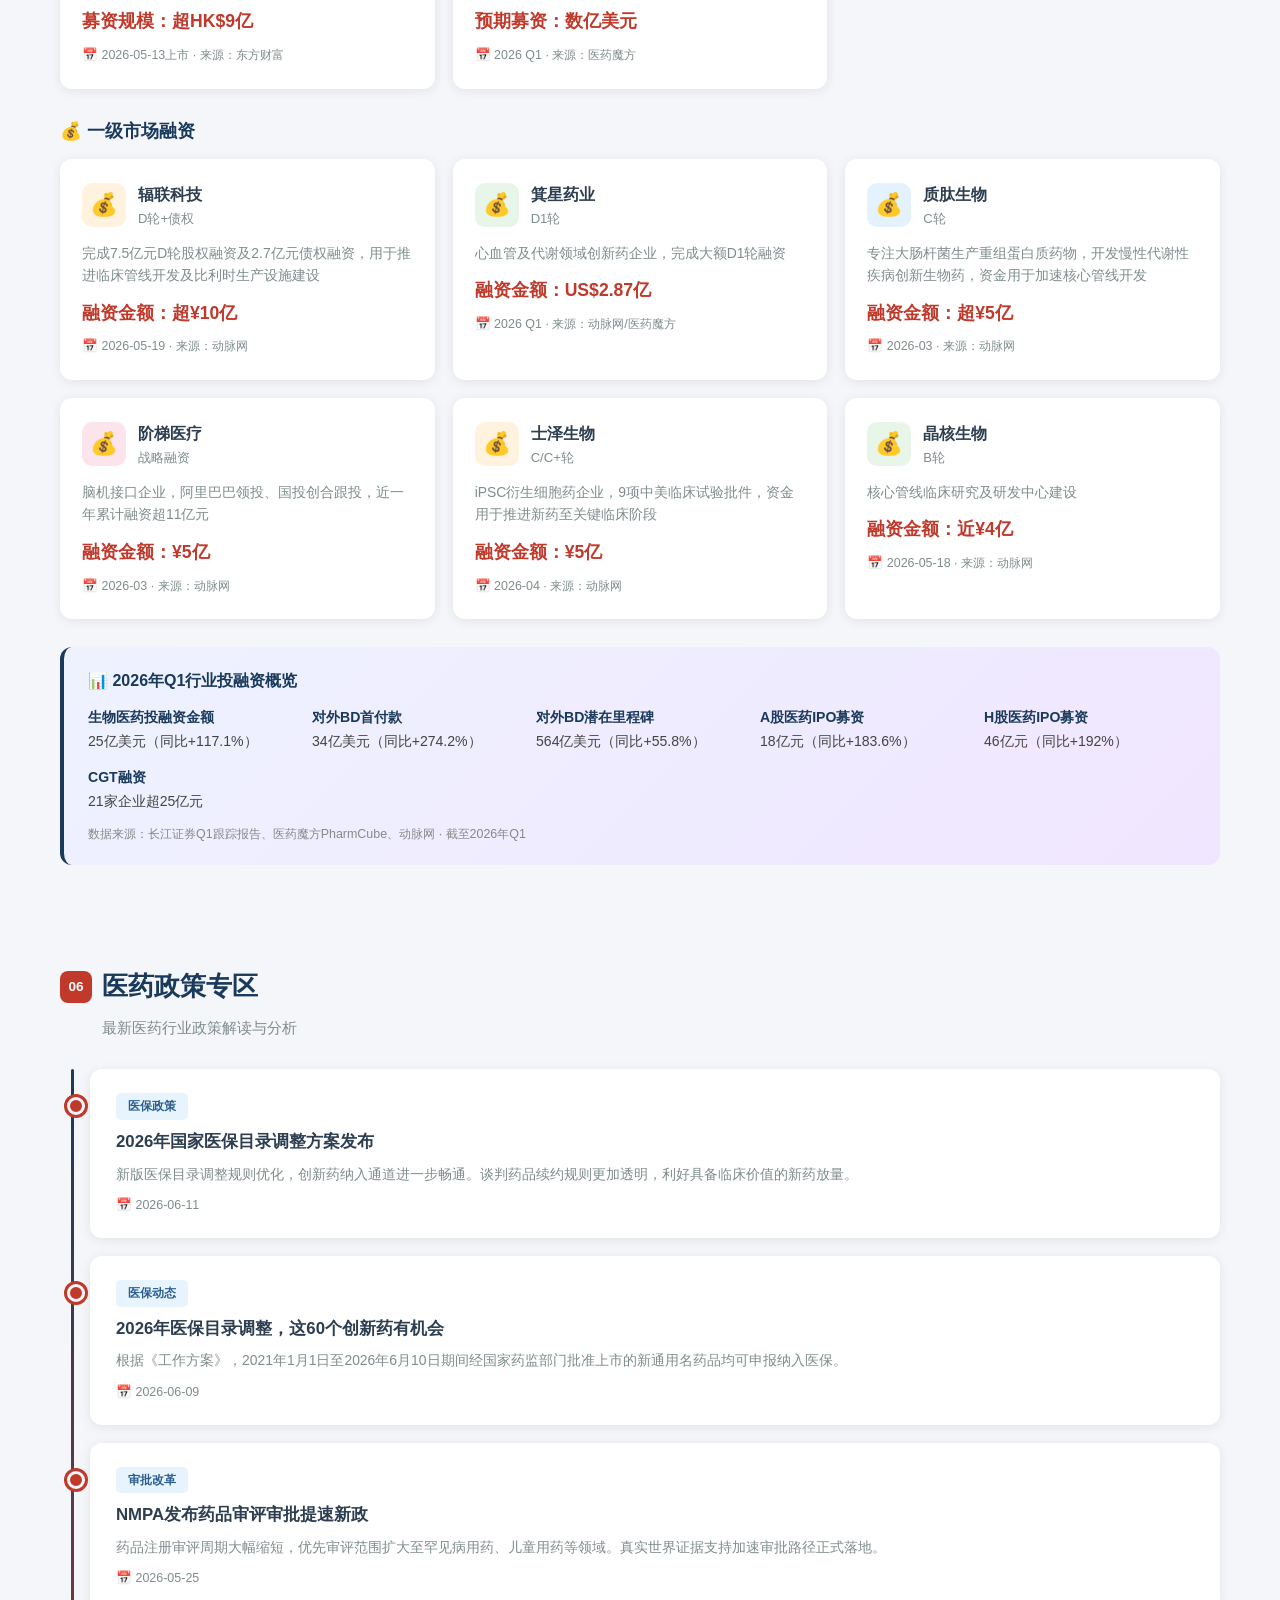
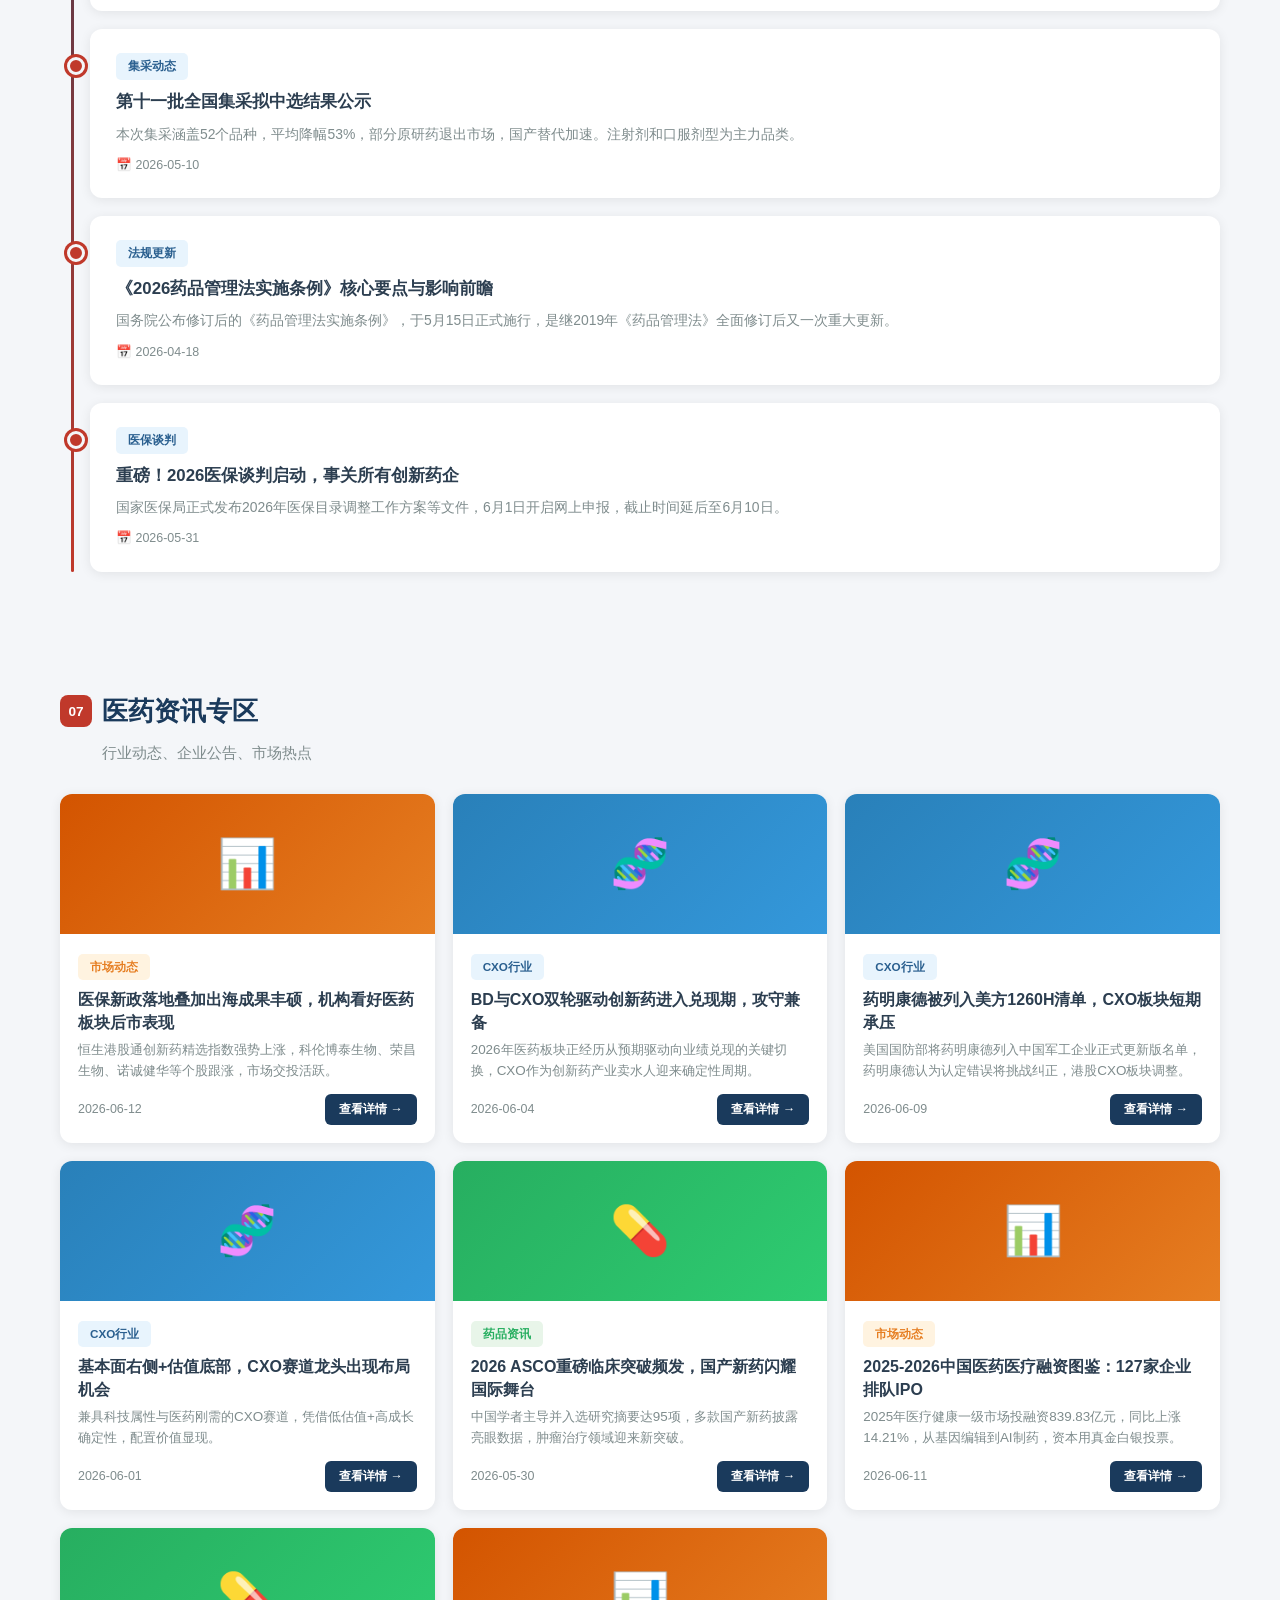
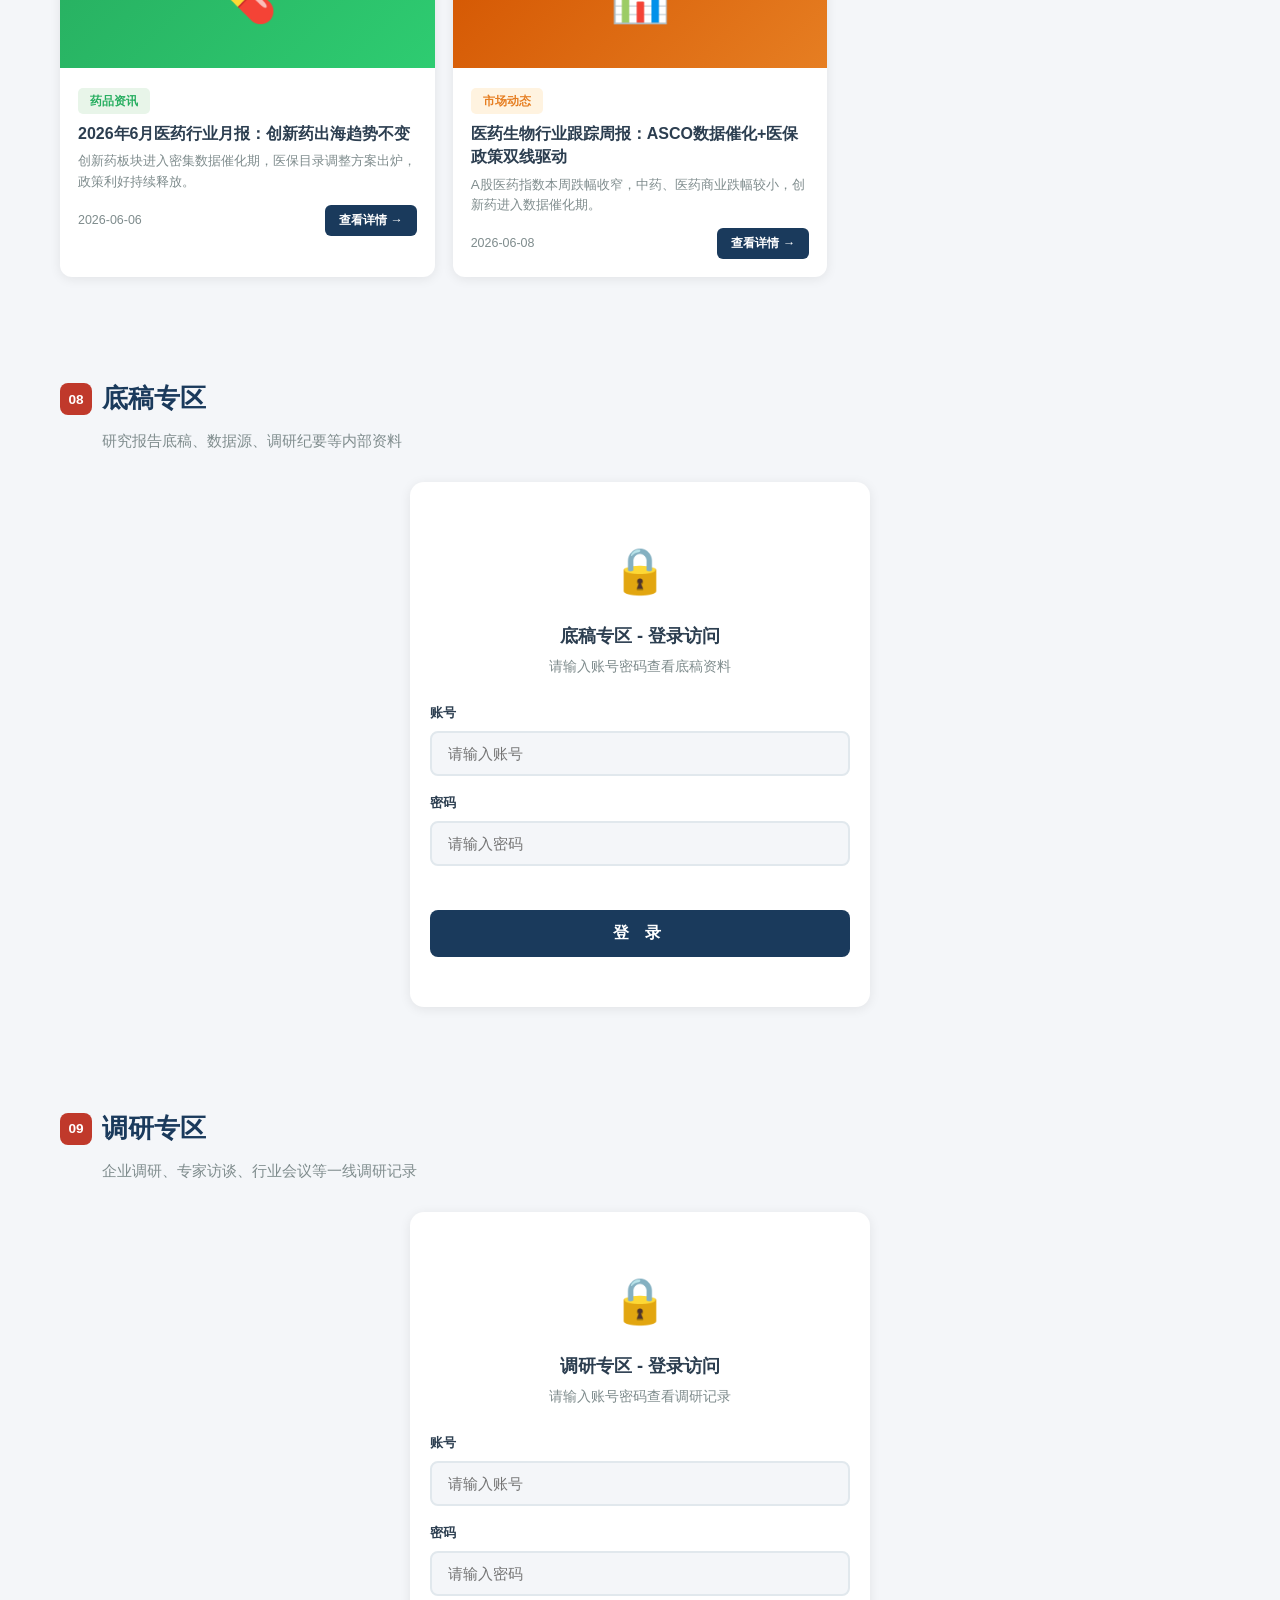
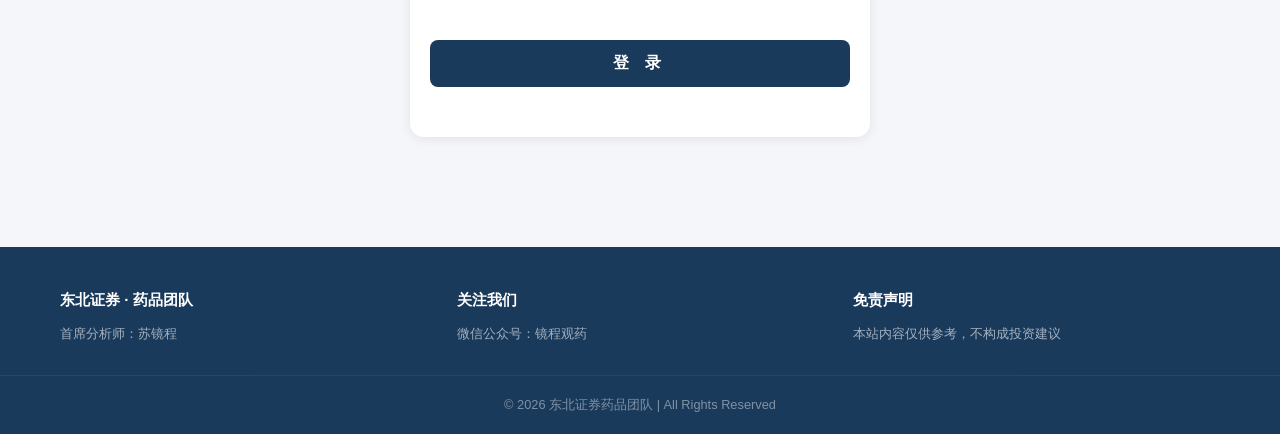
==== commit 3fcd003e: "feat: 底稿专区添加登录验证（账号密码同调研专区）" ====
--- a/index.html
+++ b/index.html
@@ -608,7 +608,28 @@
         <section id="archive" class="section archive-section">
             <h2 class="section-title"><span class="title-num">08</span>底稿专区</h2>
             <p class="section-desc">研究报告底稿、数据源、调研纪要等内部资料</p>
-            <div class="archive-list">
+            <!-- 登录遮罩 -->
+            <div id="archiveLoginOverlay" class="research-login-overlay">
+                <div class="research-login-box">
+                    <div class="login-icon">🔒</div>
+                    <h3>底稿专区 - 登录访问</h3>
+                    <p class="login-hint">请输入账号密码查看底稿资料</p>
+                    <div class="login-form">
+                        <div class="login-field">
+                            <label>账号</label>
+                            <input type="text" id="archiveUser" placeholder="请输入账号" autocomplete="username">
+                        </div>
+                        <div class="login-field">
+                            <label>密码</label>
+                            <input type="password" id="archivePass" placeholder="请输入密码" autocomplete="current-password">
+                        </div>
+                        <p id="archiveLoginError" class="login-error"></p>
+                        <button id="archiveLoginBtn" class="login-btn">登 录</button>
+                    </div>
+                </div>
+            </div>
+            <!-- 底稿内容（登录后显示） -->
+            <div id="archiveContent" class="archive-list" style="display:none;">
                 <a class="archive-item" href="#"><span class="archive-icon">📗</span><div class="archive-text"><div class="archive-name">凯莱英财务模型（含三表）v2026Q1.xlsx</div><div class="archive-meta">含收入拆分、利润表、资产负债表、现金流 | 更新于 2026-04-30 | 2.8MB</div></div><span class="arrow-icon">→</span></a>
                 <a class="archive-item" href="#"><span class="archive-icon">📗</span><div class="archive-text"><div class="archive-name">康龙化成业务分拆模型 v2026.xlsx</div><div class="archive-meta">小分子CDMO+大分子+临床CRO分板块预测 | 更新于 2026-03-25 | 1.5MB</div></div><span class="arrow-icon">→</span></a>
                 <a class="archive-item" href="#"><span class="archive-icon">📘</span><div class="archive-text"><div class="archive-name">CXO行业季度跟踪报告 Q1 2026.pptx</div><div class="archive-meta">行业规模、竞争格局、核心标的估值对比 | 更新于 2026-04-10 | 6.2MB</div></div><span class="arrow-icon">→</span></a>
@@ -621,6 +642,10 @@
                 <a class="archive-item" href="#"><span class="archive-icon">📗</span><div class="archive-text"><div class="archive-name">集采中标结果汇总（第1-11批）.xlsx</div><div class="archive-meta">历批品种、降幅、中标企业全数据 | 更新于 2026-05-10 | 680KB</div></div><span class="arrow-icon">→</span></a>
                 <a class="archive-item" href="#"><span class="archive-icon">📘</span><div class="archive-text"><div class="archive-name">2026 ASCO国产新药数据汇总.pptx</div><div class="archive-meta">95项中国研究，核心品种关键数据对比 | 更新于 2026-06-02 | 7.8MB</div></div><span class="arrow-icon">→</span></a>
                 <a class="archive-item" href="#"><span class="archive-icon">📙</span><div class="archive-text"><div class="archive-name">ADC药物赛道竞争格局分析.docx</div><div class="archive-meta">全球40+ADC管线、靶点分布、HER2/TROP2/CLDN18.2 | 更新于 2026-05-20 | 2.3MB</div></div><span class="arrow-icon">→</span></a>
+            </div>
+            <!-- 登出按钮 -->
+            <div id="archiveLogout" style="display:none;text-align:right;margin-bottom:12px;margin-top:12px;">
+                <button id="archiveLogoutBtn" class="logout-btn">退出登录</button>
             </div>
         </section>
 
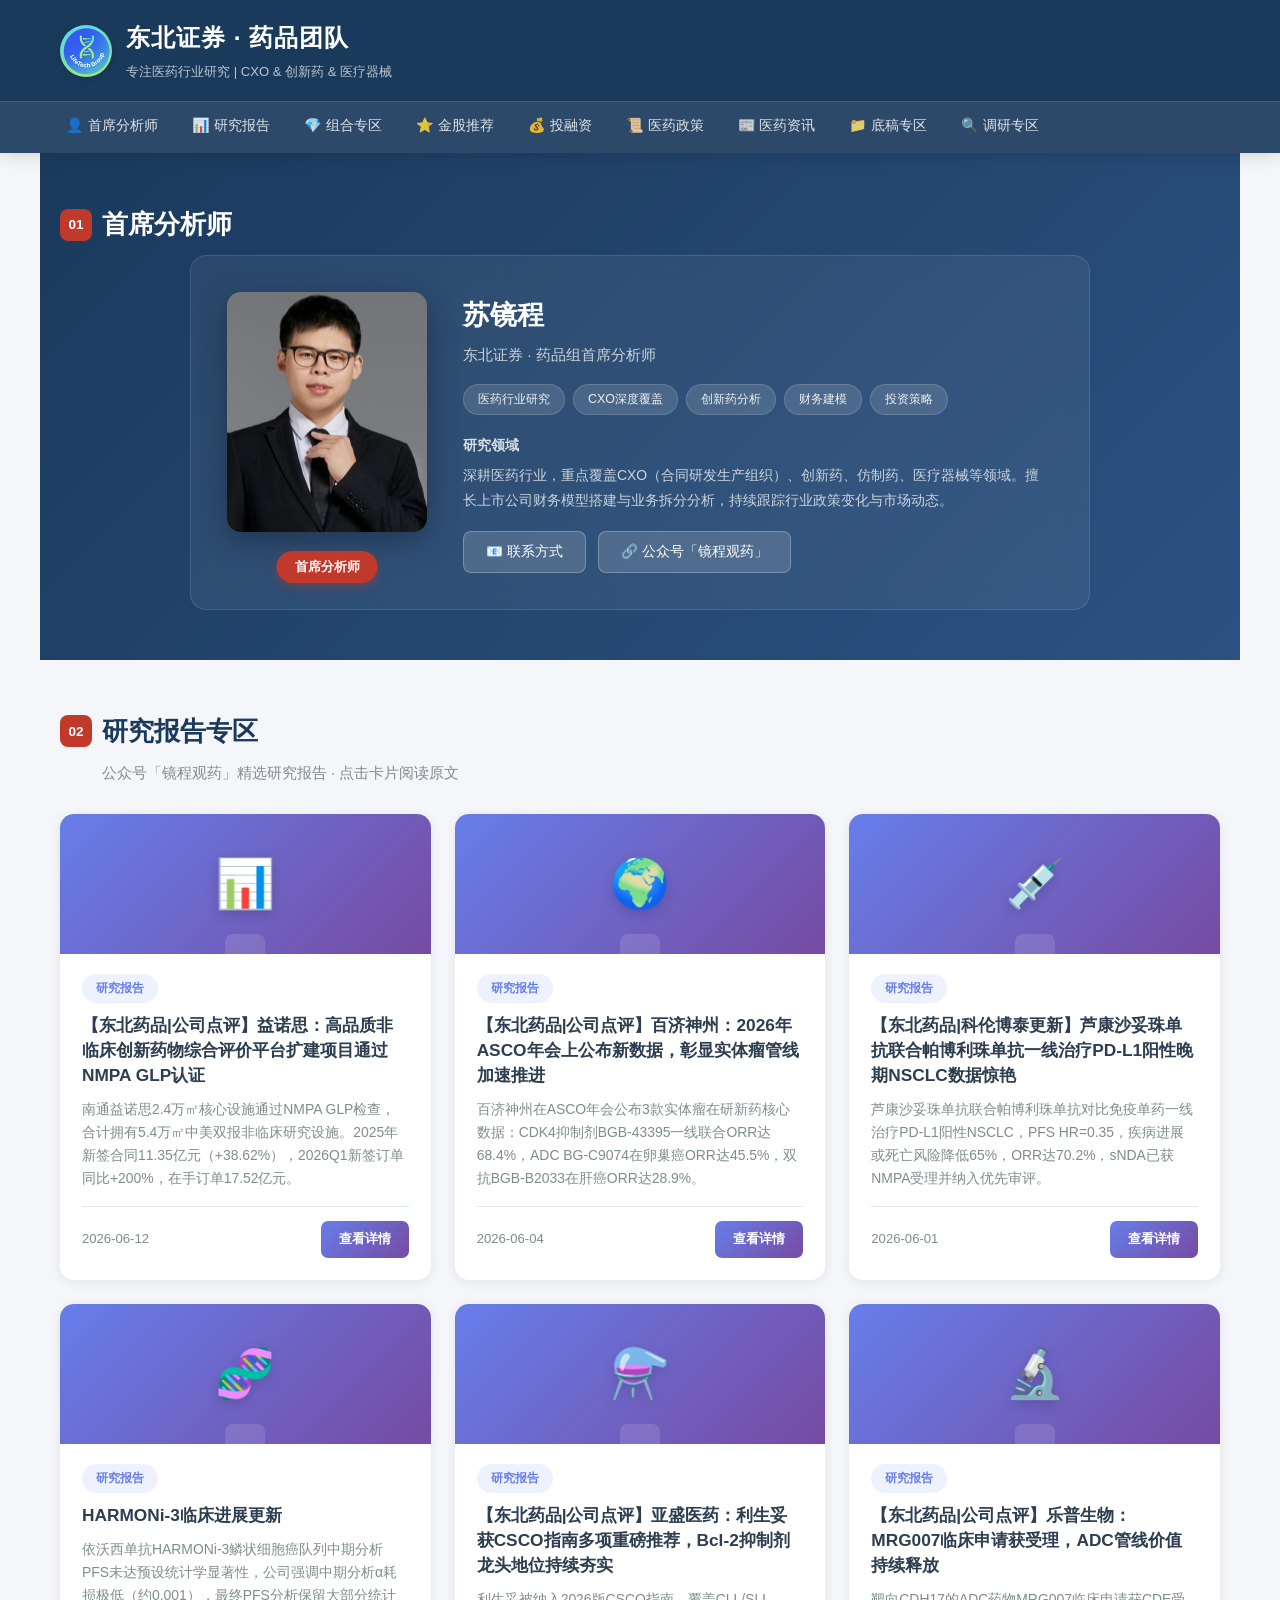
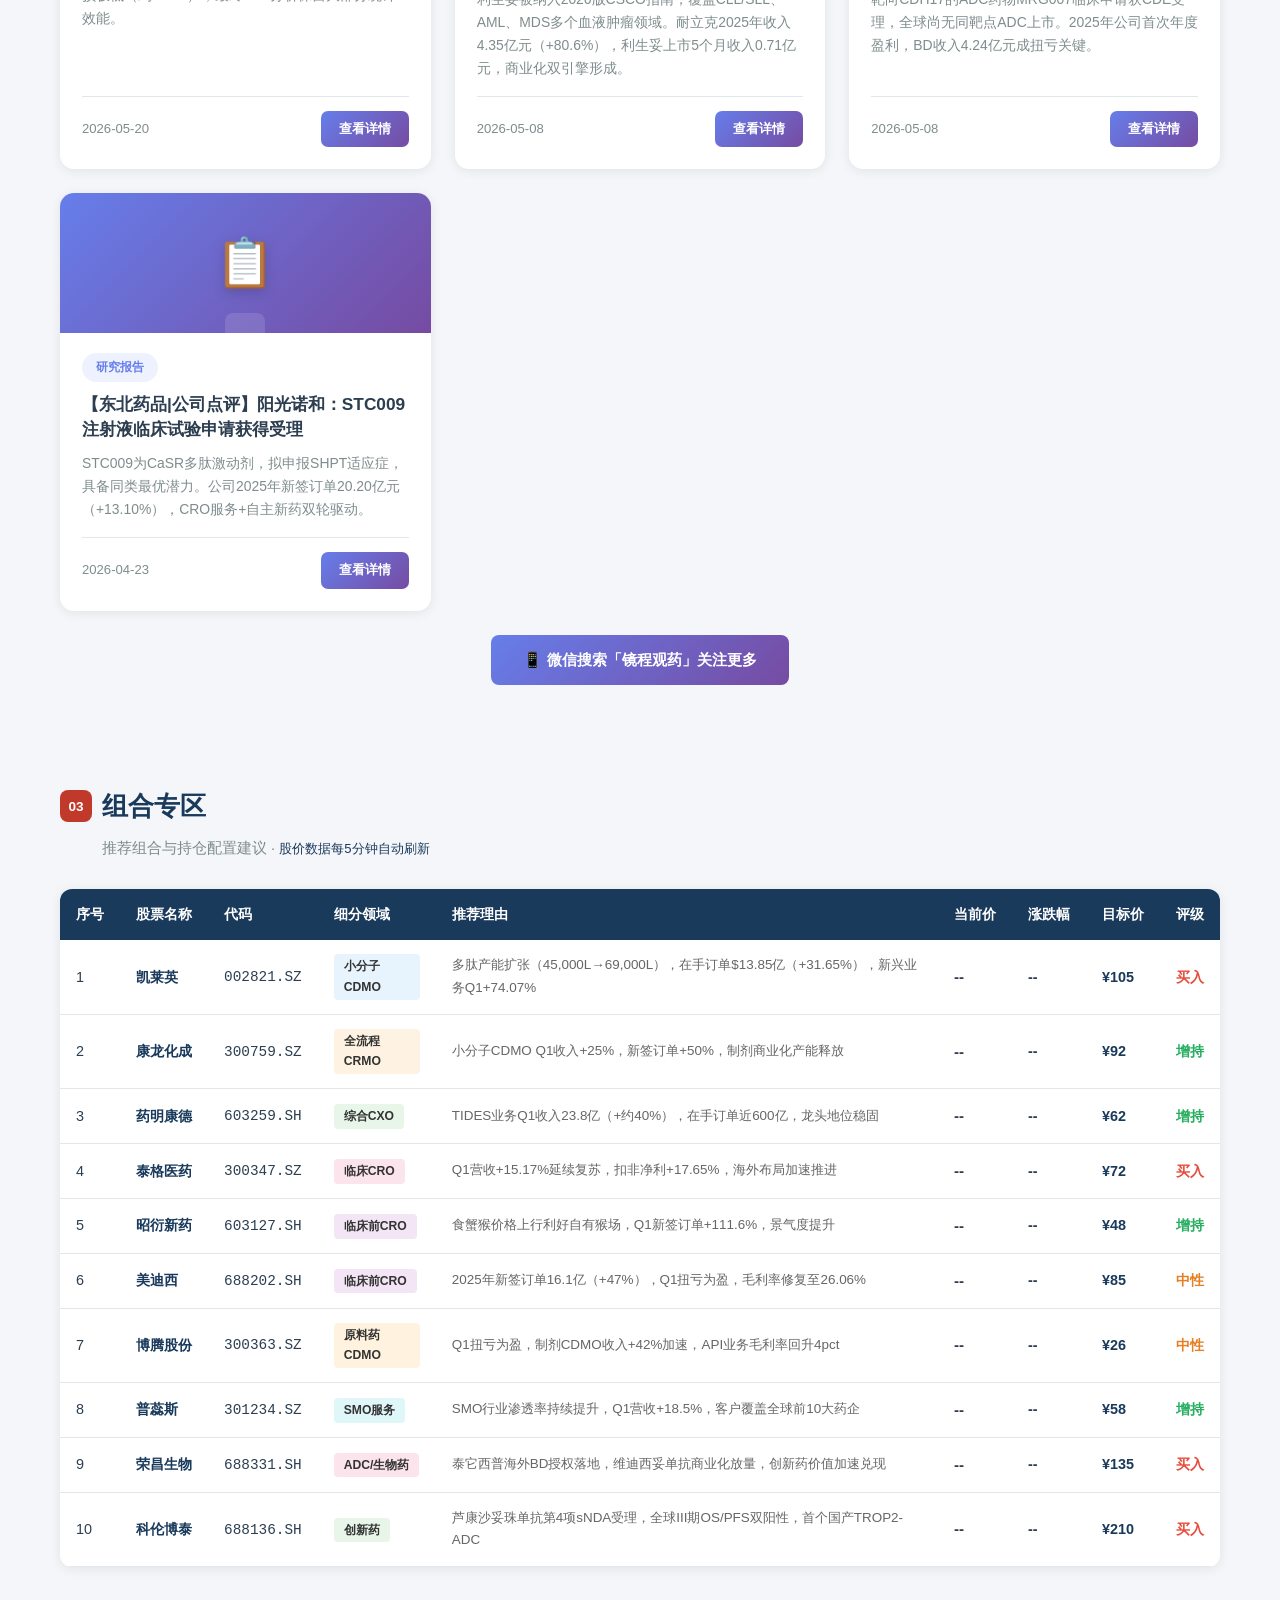
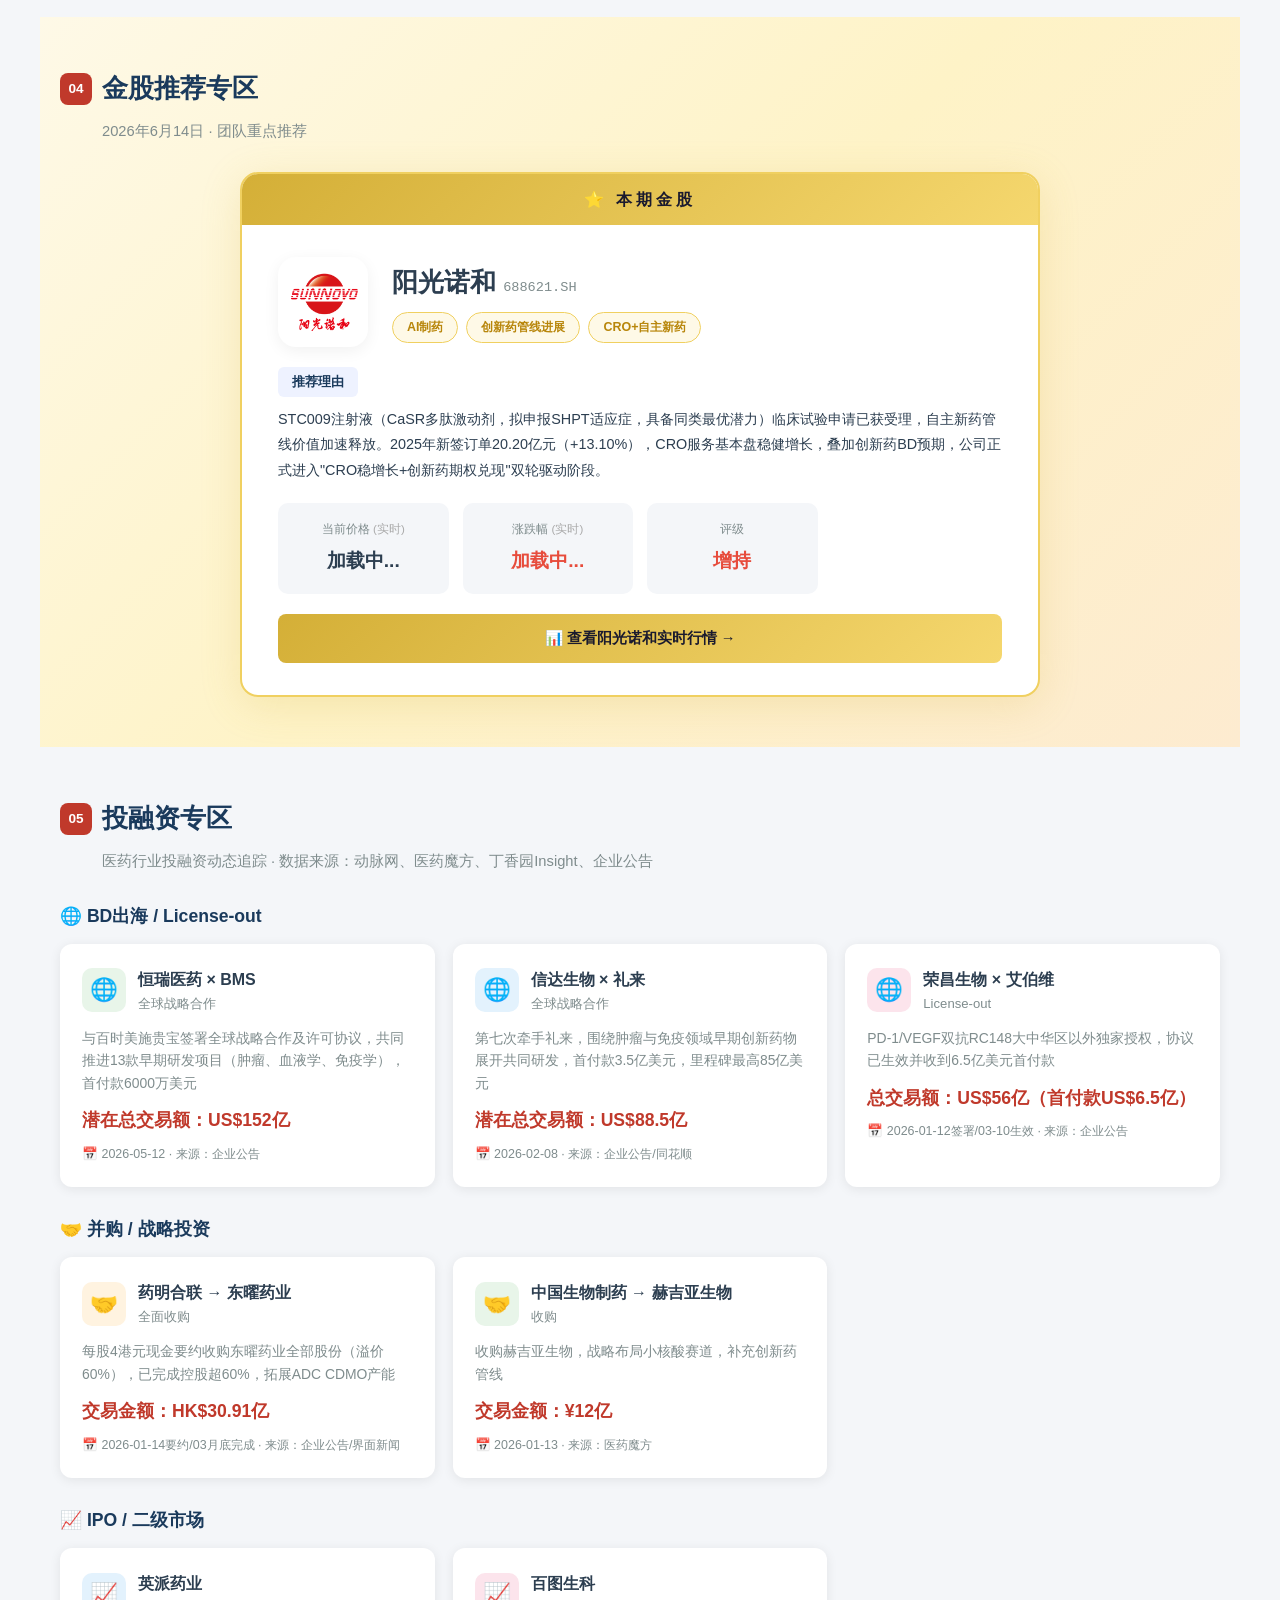
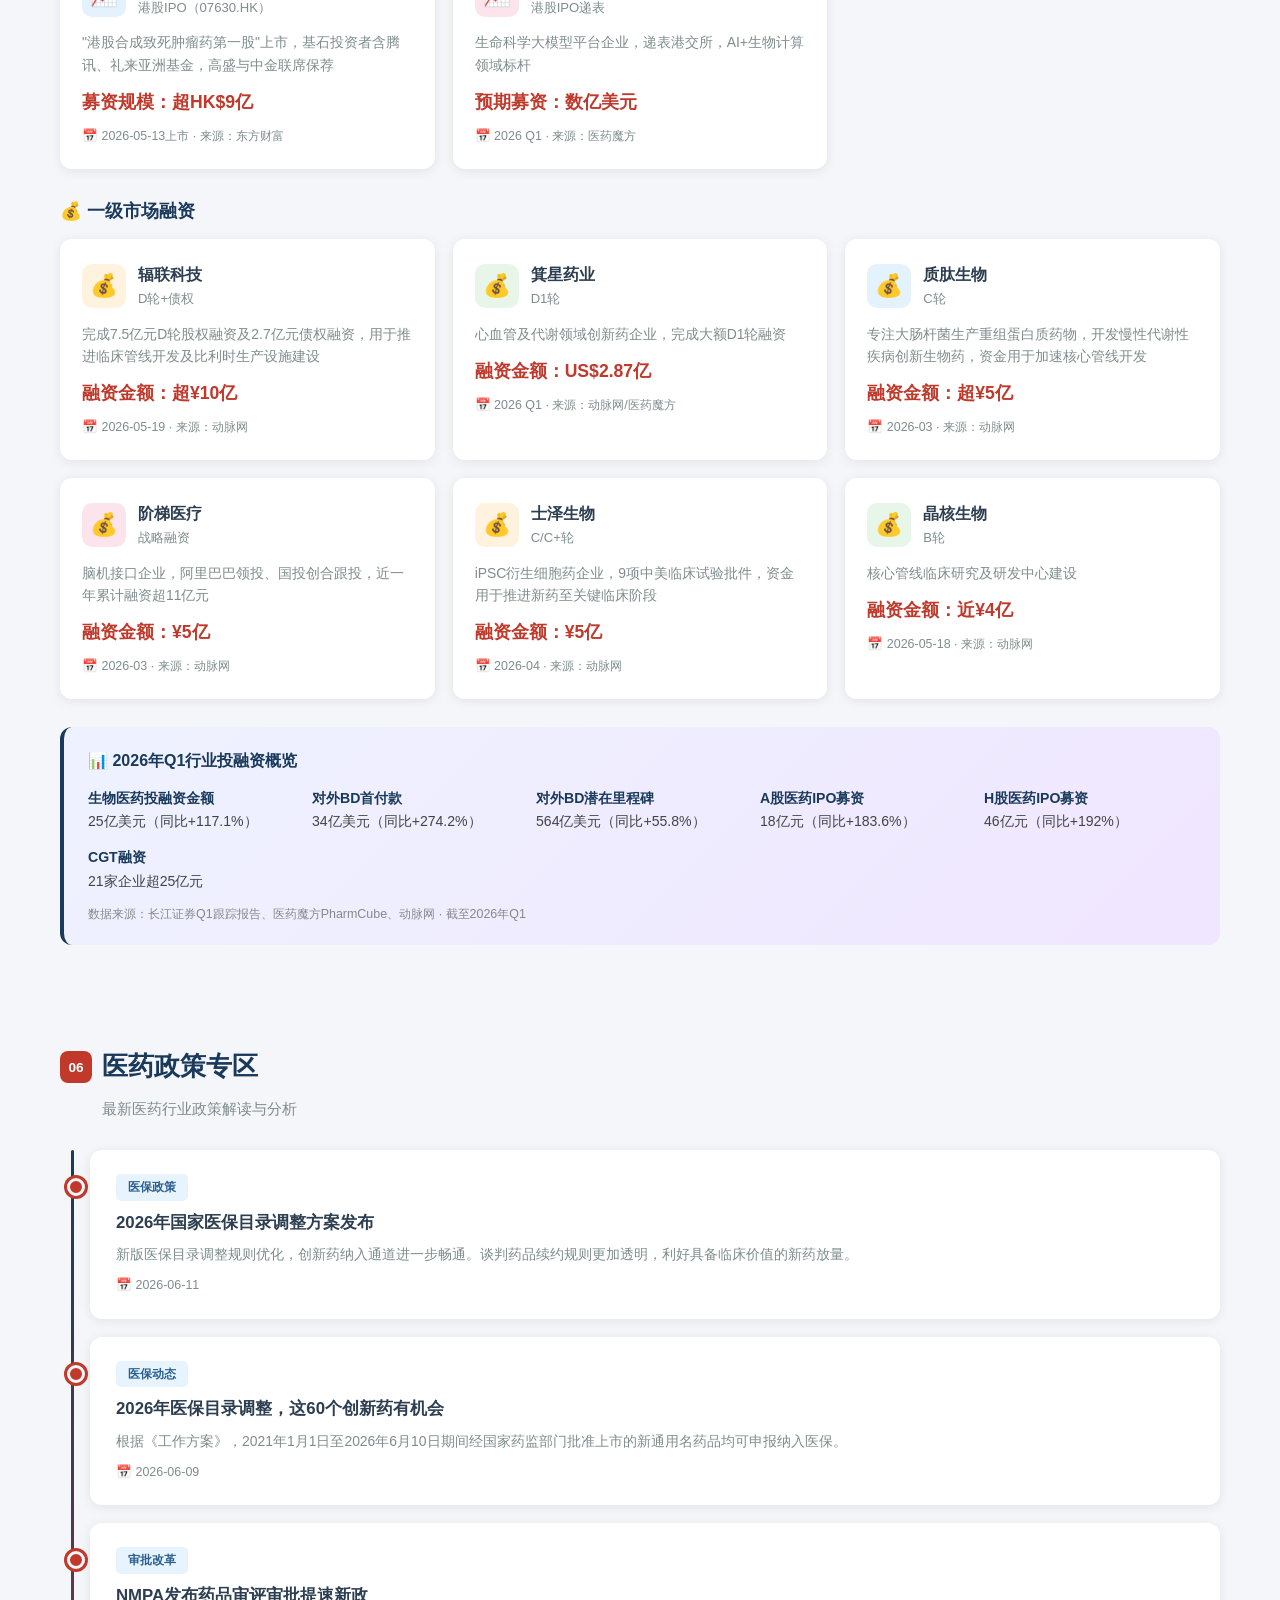
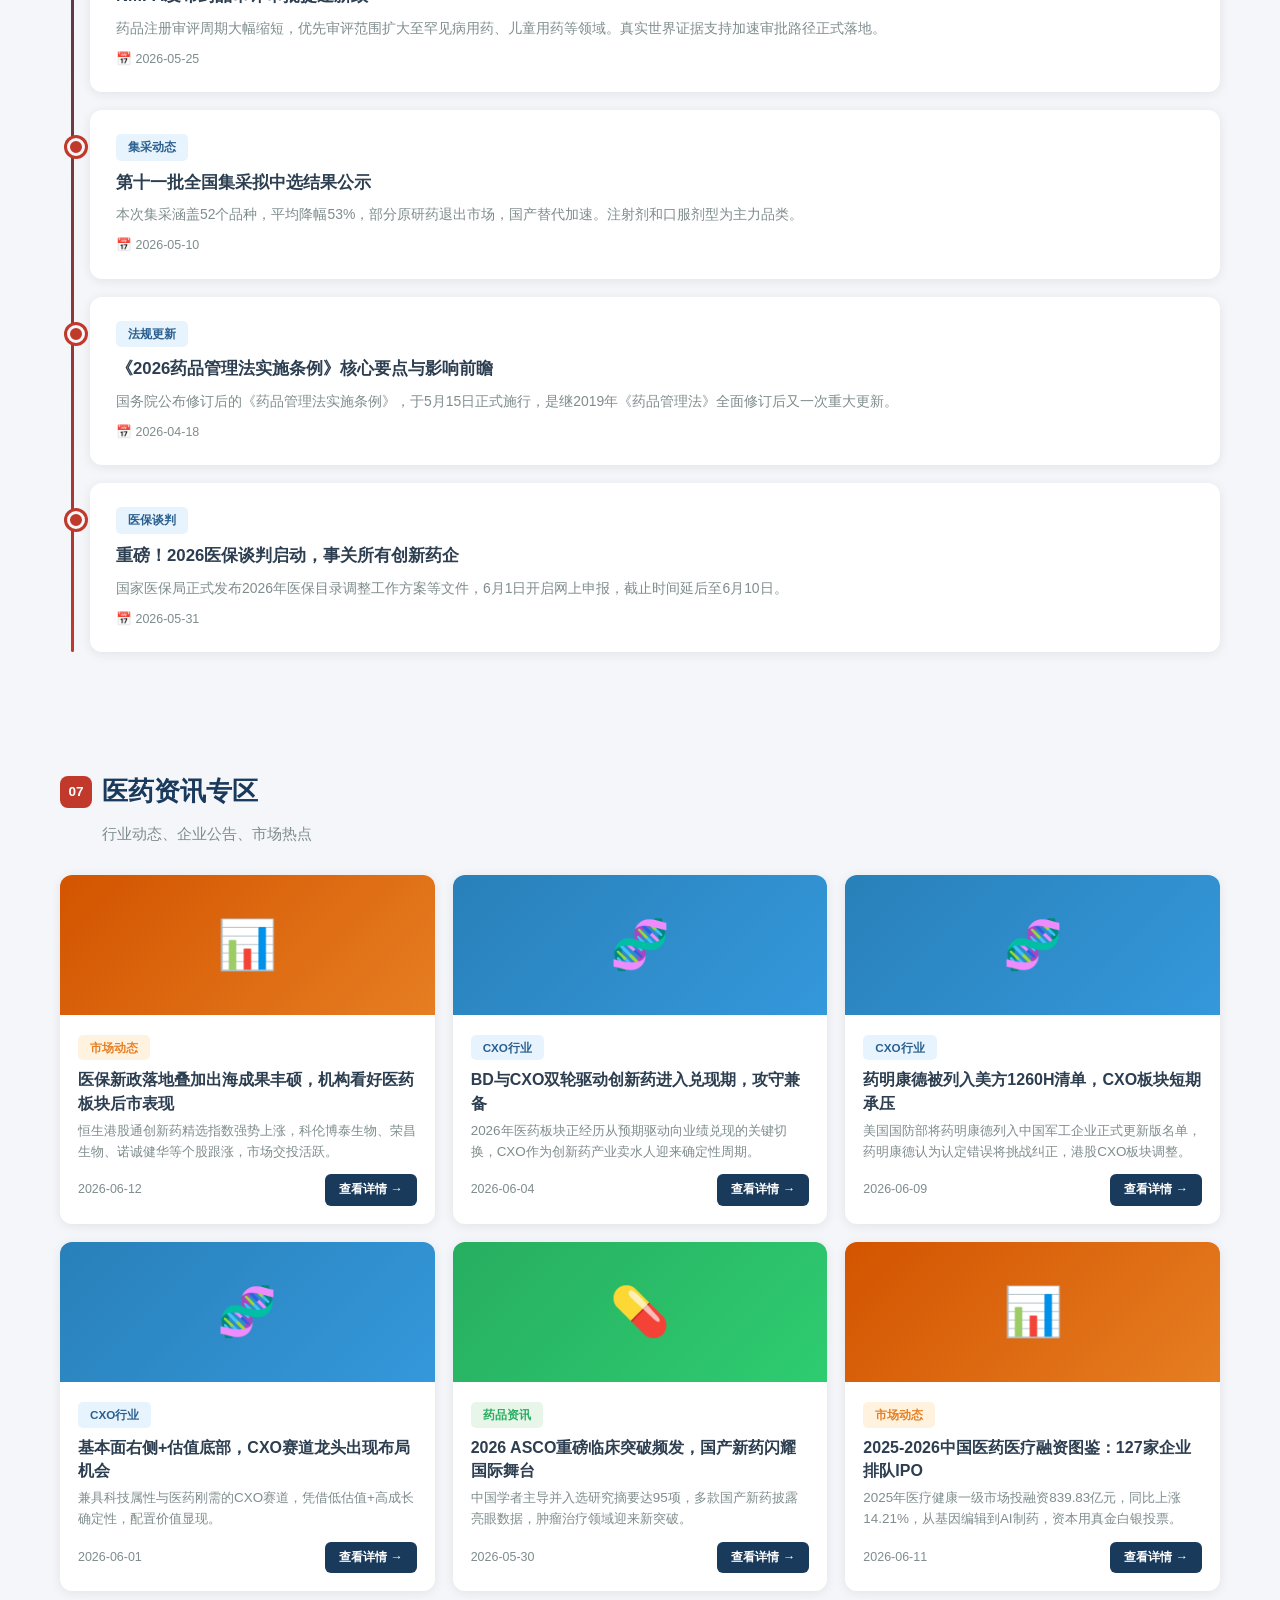
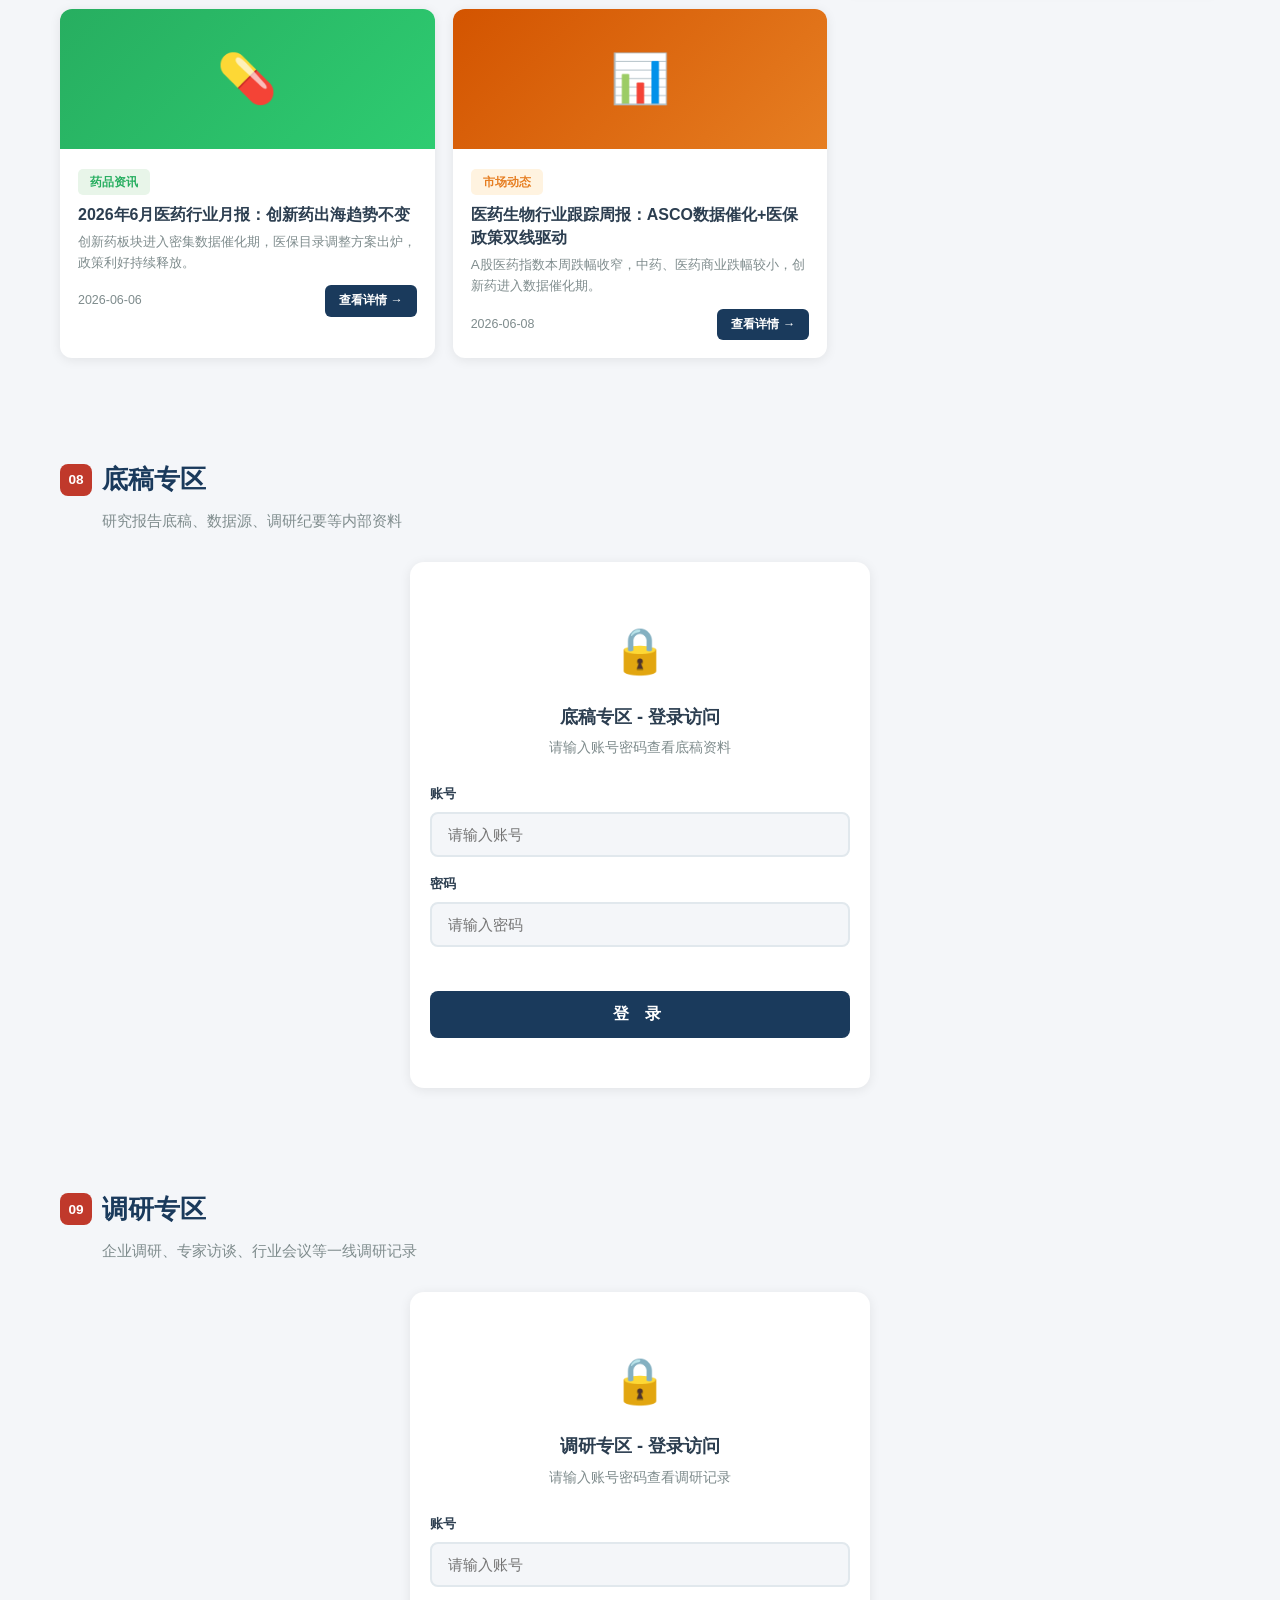
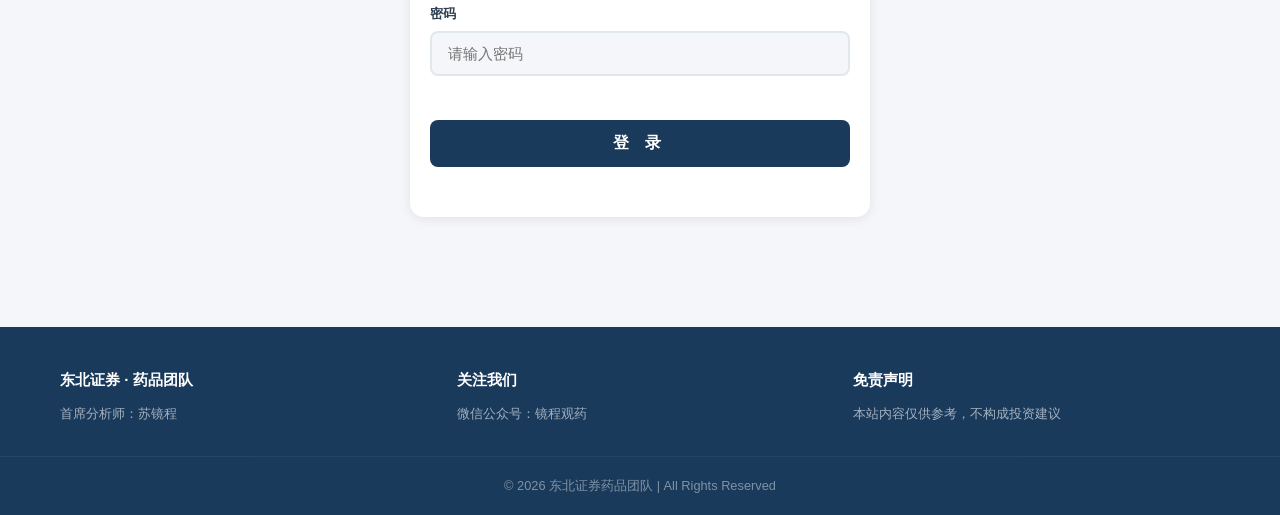
==== commit 54a67f6d: "feat: 组合专区增加实时股价列，金股专区显示实时价格" ====
--- a/index.html
+++ b/index.html
@@ -189,7 +189,7 @@
         <!-- ====== 03. 组合专区 ====== -->
         <section id="portfolio" class="section portfolio-section">
             <h2 class="section-title"><span class="title-num">03</span>组合专区</h2>
-            <p class="section-desc">推荐组合与持仓配置建议</p>
+            <p class="section-desc">推荐组合与持仓配置建议 · <span style="color:var(--primary);font-size:0.82rem;">股价数据每5分钟自动刷新</span></p>
             <div class="portfolio-table-wrap">
                 <table class="portfolio-table">
                     <thead>
@@ -199,98 +199,120 @@
                             <th>代码</th>
                             <th>细分领域</th>
                             <th>推荐理由</th>
+                            <th>当前价</th>
+                            <th>涨跌幅</th>
                             <th>目标价</th>
                             <th>评级</th>
                         </tr>
                     </thead>
                     <tbody>
-                        <tr>
+                        <tr data-code="002821.SZ">
                             <td>1</td>
                             <td><strong><a href="https://data.eastmoney.com/stockdata/002821.html" target="_blank" rel="noopener" style="color:var(--primary);text-decoration:none;">凯莱英</a></strong></td>
                             <td><code>002821.SZ</code></td>
                             <td><span class="sector-badge" style="background:#e8f4fd;color:#333">小分子CDMO</span></td>
                             <td style="font-size:0.84rem;color:#666">多肽产能扩张（45,000L→69,000L），在手订单$13.85亿（+31.65%），新兴业务Q1+74.07%</td>
+                            <td class="rt-price" style="font-weight:700;font-size:0.95rem;">--</td>
+                            <td class="rt-change" style="font-weight:700;font-size:0.9rem;">--</td>
                             <td style="font-weight:700;color:var(--primary)">¥105</td>
                             <td class="rating-buy">买入</td>
                         </tr>
-                        <tr>
+                        <tr data-code="300759.SZ">
                             <td>2</td>
                             <td><strong><a href="https://data.eastmoney.com/stockdata/300759.html" target="_blank" rel="noopener" style="color:var(--primary);text-decoration:none;">康龙化成</a></strong></td>
                             <td><code>300759.SZ</code></td>
                             <td><span class="sector-badge" style="background:#fef3e2;color:#333">全流程CRMO</span></td>
                             <td style="font-size:0.84rem;color:#666">小分子CDMO Q1收入+25%，新签订单+50%，制剂商业化产能释放</td>
+                            <td class="rt-price" style="font-weight:700;font-size:0.95rem;">--</td>
+                            <td class="rt-change" style="font-weight:700;font-size:0.9rem;">--</td>
                             <td style="font-weight:700;color:var(--primary)">¥92</td>
                             <td class="rating-overweight">增持</td>
                         </tr>
-                        <tr>
+                        <tr data-code="603259.SH">
                             <td>3</td>
                             <td><strong><a href="https://data.eastmoney.com/stockdata/603259.html" target="_blank" rel="noopener" style="color:var(--primary);text-decoration:none;">药明康德</a></strong></td>
                             <td><code>603259.SH</code></td>
                             <td><span class="sector-badge" style="background:#e8f5e9;color:#333">综合CXO</span></td>
                             <td style="font-size:0.84rem;color:#666">TIDES业务Q1收入23.8亿（+约40%），在手订单近600亿，龙头地位稳固</td>
+                            <td class="rt-price" style="font-weight:700;font-size:0.95rem;">--</td>
+                            <td class="rt-change" style="font-weight:700;font-size:0.9rem;">--</td>
                             <td style="font-weight:700;color:var(--primary)">¥62</td>
                             <td class="rating-overweight">增持</td>
                         </tr>
-                        <tr>
+                        <tr data-code="300347.SZ">
                             <td>4</td>
                             <td><strong><a href="https://data.eastmoney.com/stockdata/300347.html" target="_blank" rel="noopener" style="color:var(--primary);text-decoration:none;">泰格医药</a></strong></td>
                             <td><code>300347.SZ</code></td>
                             <td><span class="sector-badge" style="background:#fce4ec;color:#333">临床CRO</span></td>
                             <td style="font-size:0.84rem;color:#666">Q1营收+15.17%延续复苏，扣非净利+17.65%，海外布局加速推进</td>
+                            <td class="rt-price" style="font-weight:700;font-size:0.95rem;">--</td>
+                            <td class="rt-change" style="font-weight:700;font-size:0.9rem;">--</td>
                             <td style="font-weight:700;color:var(--primary)">¥72</td>
                             <td class="rating-buy">买入</td>
                         </tr>
-                        <tr>
+                        <tr data-code="603127.SH">
                             <td>5</td>
                             <td><strong><a href="https://data.eastmoney.com/stockdata/603127.html" target="_blank" rel="noopener" style="color:var(--primary);text-decoration:none;">昭衍新药</a></strong></td>
                             <td><code>603127.SH</code></td>
                             <td><span class="sector-badge" style="background:#f3e5f5;color:#333">临床前CRO</span></td>
                             <td style="font-size:0.84rem;color:#666">食蟹猴价格上行利好自有猴场，Q1新签订单+111.6%，景气度提升</td>
+                            <td class="rt-price" style="font-weight:700;font-size:0.95rem;">--</td>
+                            <td class="rt-change" style="font-weight:700;font-size:0.9rem;">--</td>
                             <td style="font-weight:700;color:var(--primary)">¥48</td>
                             <td class="rating-overweight">增持</td>
                         </tr>
-                        <tr>
+                        <tr data-code="688202.SH">
                             <td>6</td>
                             <td><strong><a href="https://data.eastmoney.com/stockdata/688202.html" target="_blank" rel="noopener" style="color:var(--primary);text-decoration:none;">美迪西</a></strong></td>
                             <td><code>688202.SH</code></td>
                             <td><span class="sector-badge" style="background:#f3e5f5;color:#333">临床前CRO</span></td>
                             <td style="font-size:0.84rem;color:#666">2025年新签订单16.1亿（+47%），Q1扭亏为盈，毛利率修复至26.06%</td>
+                            <td class="rt-price" style="font-weight:700;font-size:0.95rem;">--</td>
+                            <td class="rt-change" style="font-weight:700;font-size:0.9rem;">--</td>
                             <td style="font-weight:700;color:var(--primary)">¥85</td>
                             <td class="rating-hold">中性</td>
                         </tr>
-                        <tr>
+                        <tr data-code="300363.SZ">
                             <td>7</td>
                             <td><strong><a href="https://data.eastmoney.com/stockdata/300363.html" target="_blank" rel="noopener" style="color:var(--primary);text-decoration:none;">博腾股份</a></strong></td>
                             <td><code>300363.SZ</code></td>
                             <td><span class="sector-badge" style="background:#fff3e0;color:#333">原料药CDMO</span></td>
                             <td style="font-size:0.84rem;color:#666">Q1扭亏为盈，制剂CDMO收入+42%加速，API业务毛利率回升4pct</td>
+                            <td class="rt-price" style="font-weight:700;font-size:0.95rem;">--</td>
+                            <td class="rt-change" style="font-weight:700;font-size:0.9rem;">--</td>
                             <td style="font-weight:700;color:var(--primary)">¥26</td>
                             <td class="rating-hold">中性</td>
                         </tr>
-                        <tr>
+                        <tr data-code="301234.SZ">
                             <td>8</td>
                             <td><strong><a href="https://data.eastmoney.com/stockdata/301234.html" target="_blank" rel="noopener" style="color:var(--primary);text-decoration:none;">普蕊斯</a></strong></td>
                             <td><code>301234.SZ</code></td>
                             <td><span class="sector-badge" style="background:#e0f7fa;color:#333">SMO服务</span></td>
                             <td style="font-size:0.84rem;color:#666">SMO行业渗透率持续提升，Q1营收+18.5%，客户覆盖全球前10大药企</td>
+                            <td class="rt-price" style="font-weight:700;font-size:0.95rem;">--</td>
+                            <td class="rt-change" style="font-weight:700;font-size:0.9rem;">--</td>
                             <td style="font-weight:700;color:var(--primary)">¥58</td>
                             <td class="rating-overweight">增持</td>
                         </tr>
-                        <tr>
+                        <tr data-code="688331.SH">
                             <td>9</td>
                             <td><strong><a href="https://data.eastmoney.com/stockdata/688331.html" target="_blank" rel="noopener" style="color:var(--primary);text-decoration:none;">荣昌生物</a></strong></td>
                             <td><code>688331.SH</code></td>
                             <td><span class="sector-badge" style="background:#fce4ec;color:#333">ADC/生物药</span></td>
                             <td style="font-size:0.84rem;color:#666">泰它西普海外BD授权落地，维迪西妥单抗商业化放量，创新药价值加速兑现</td>
+                            <td class="rt-price" style="font-weight:700;font-size:0.95rem;">--</td>
+                            <td class="rt-change" style="font-weight:700;font-size:0.9rem;">--</td>
                             <td style="font-weight:700;color:var(--primary)">¥135</td>
                             <td class="rating-buy">买入</td>
                         </tr>
-                        <tr>
+                        <tr data-code="688136.SH">
                             <td>10</td>
                             <td><strong><a href="https://data.eastmoney.com/stockdata/688136.html" target="_blank" rel="noopener" style="color:var(--primary);text-decoration:none;">科伦博泰</a></strong></td>
                             <td><code>688136.SH</code></td>
                             <td><span class="sector-badge" style="background:#e8f5e9;color:#333">创新药</span></td>
                             <td style="font-size:0.84rem;color:#666">芦康沙妥珠单抗第4项sNDA受理，全球III期OS/PFS双阳性，首个国产TROP2-ADC</td>
+                            <td class="rt-price" style="font-weight:700;font-size:0.95rem;">--</td>
+                            <td class="rt-change" style="font-weight:700;font-size:0.9rem;">--</td>
                             <td style="font-weight:700;color:var(--primary)">¥210</td>
                             <td class="rating-buy">买入</td>
                         </tr>
@@ -325,8 +347,12 @@
                     </div>
                     <div class="stockpick-metrics">
                         <div class="sp-metric">
-                            <span class="sp-m-label">当前价格</span>
-                            <span class="sp-m-value">¥52.06</span>
+                            <span class="sp-m-label">当前价格 <span style="font-size:0.72rem;color:#aaa;">(实时)</span></span>
+                            <span class="sp-m-value" id="stockpick-price">加载中...</span>
+                        </div>
+                        <div class="sp-metric">
+                            <span class="sp-m-label">涨跌幅 <span style="font-size:0.72rem;color:#aaa;">(实时)</span></span>
+                            <span class="sp-m-value" id="stockpick-change" style="color:var(--red);">加载中...</span>
                         </div>
                         <div class="sp-metric">
                             <span class="sp-m-label">评级</span>
